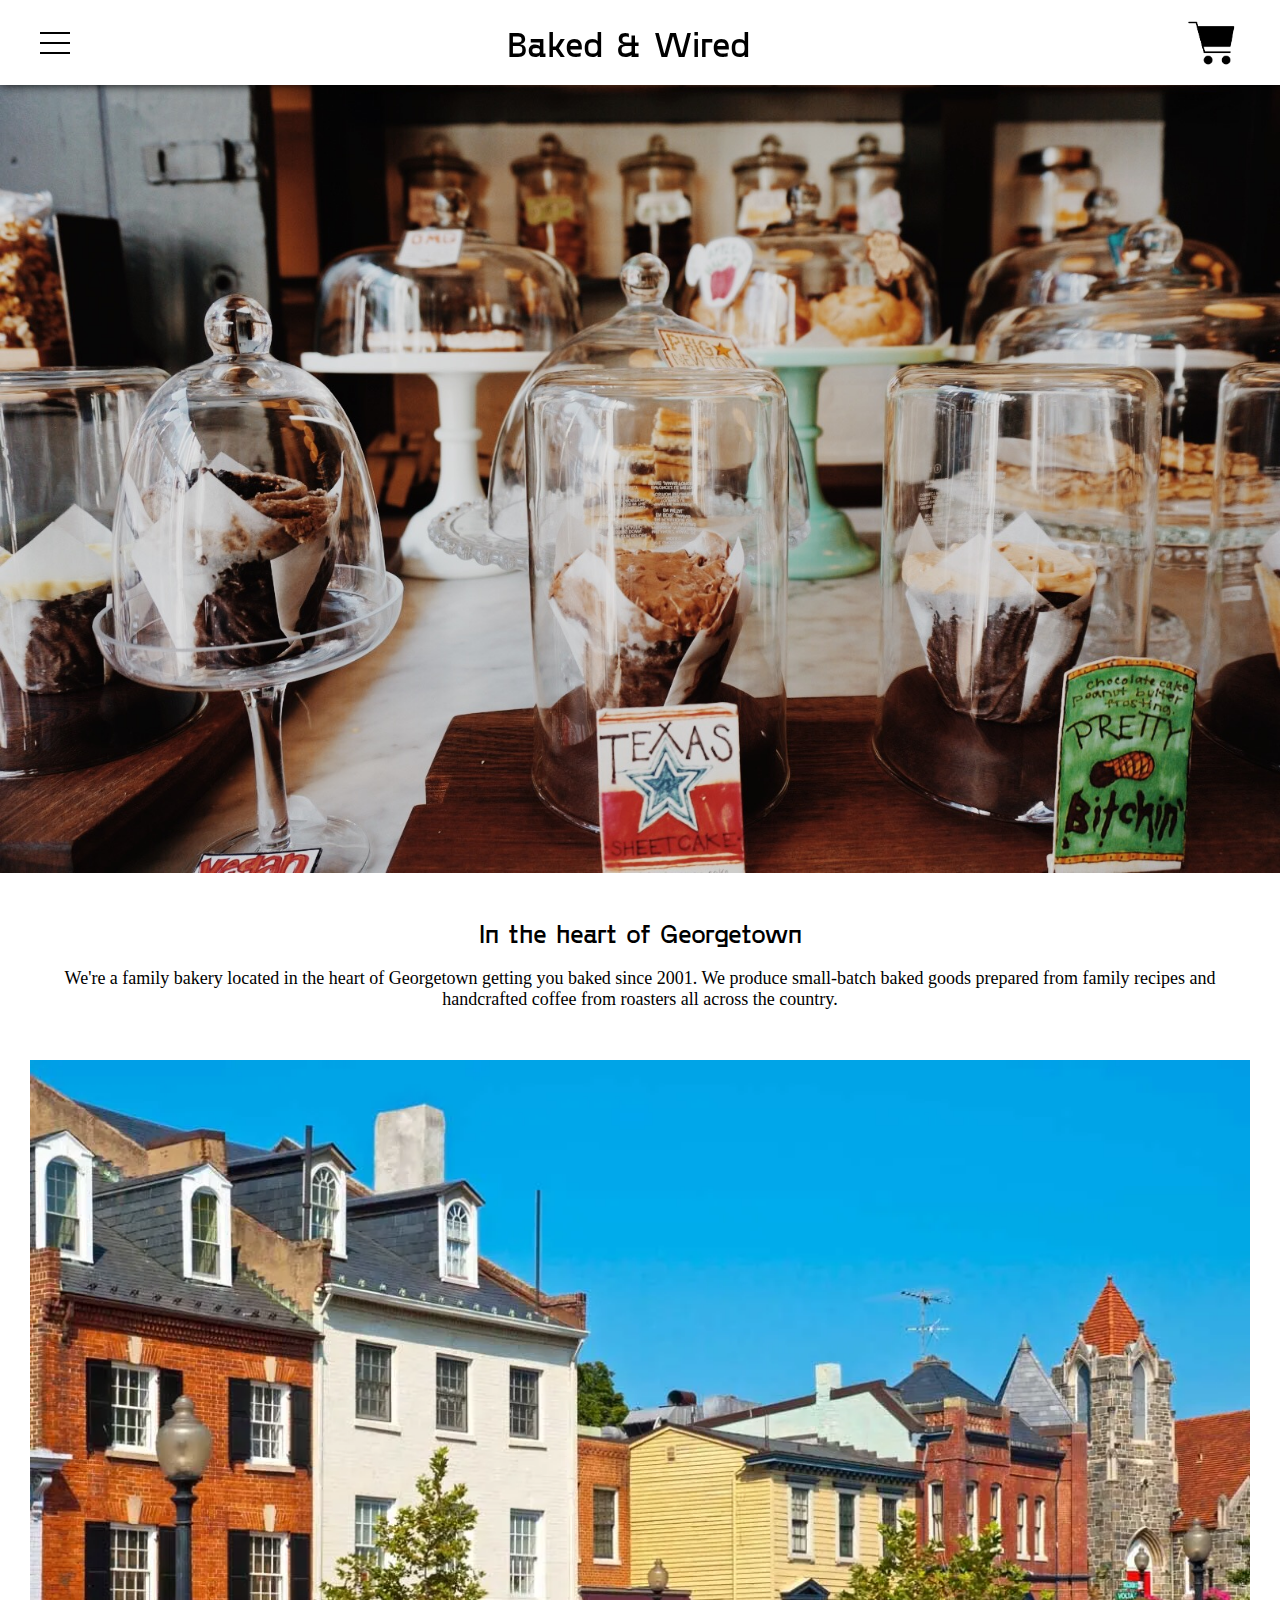
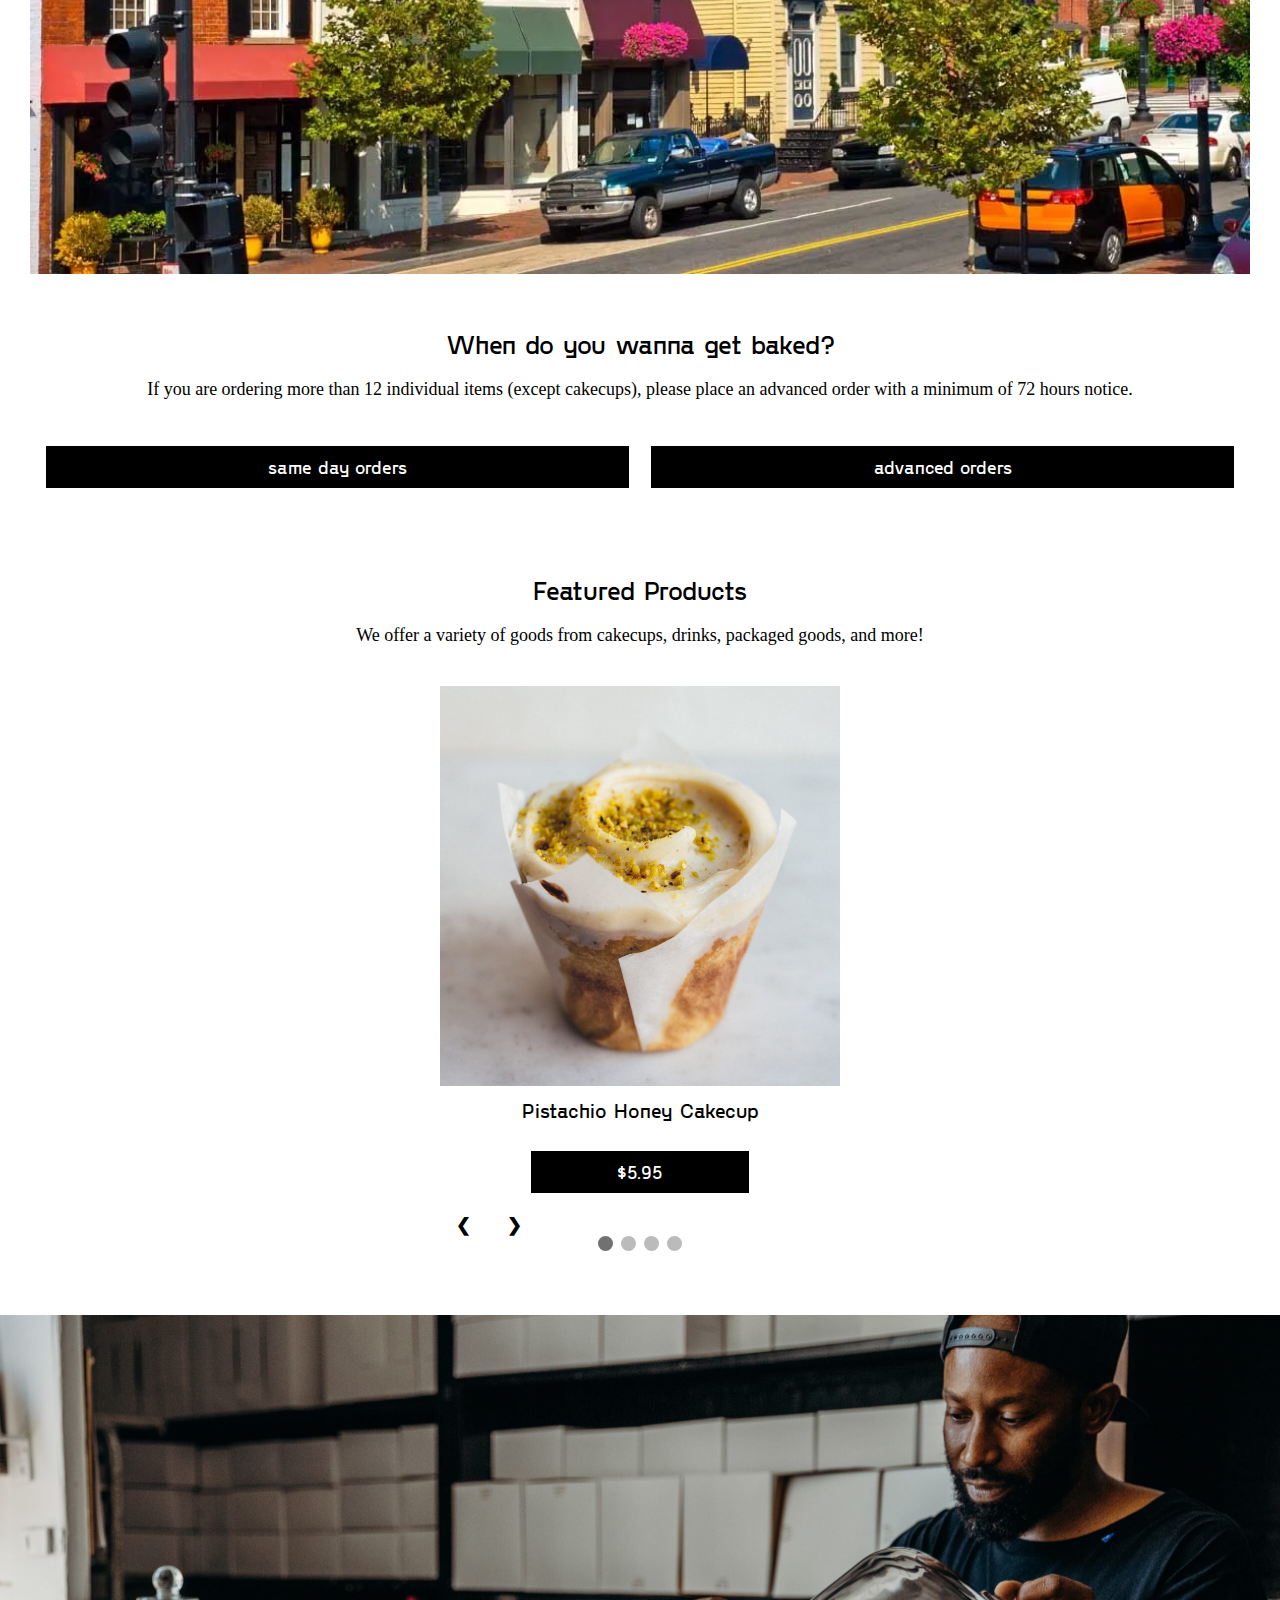
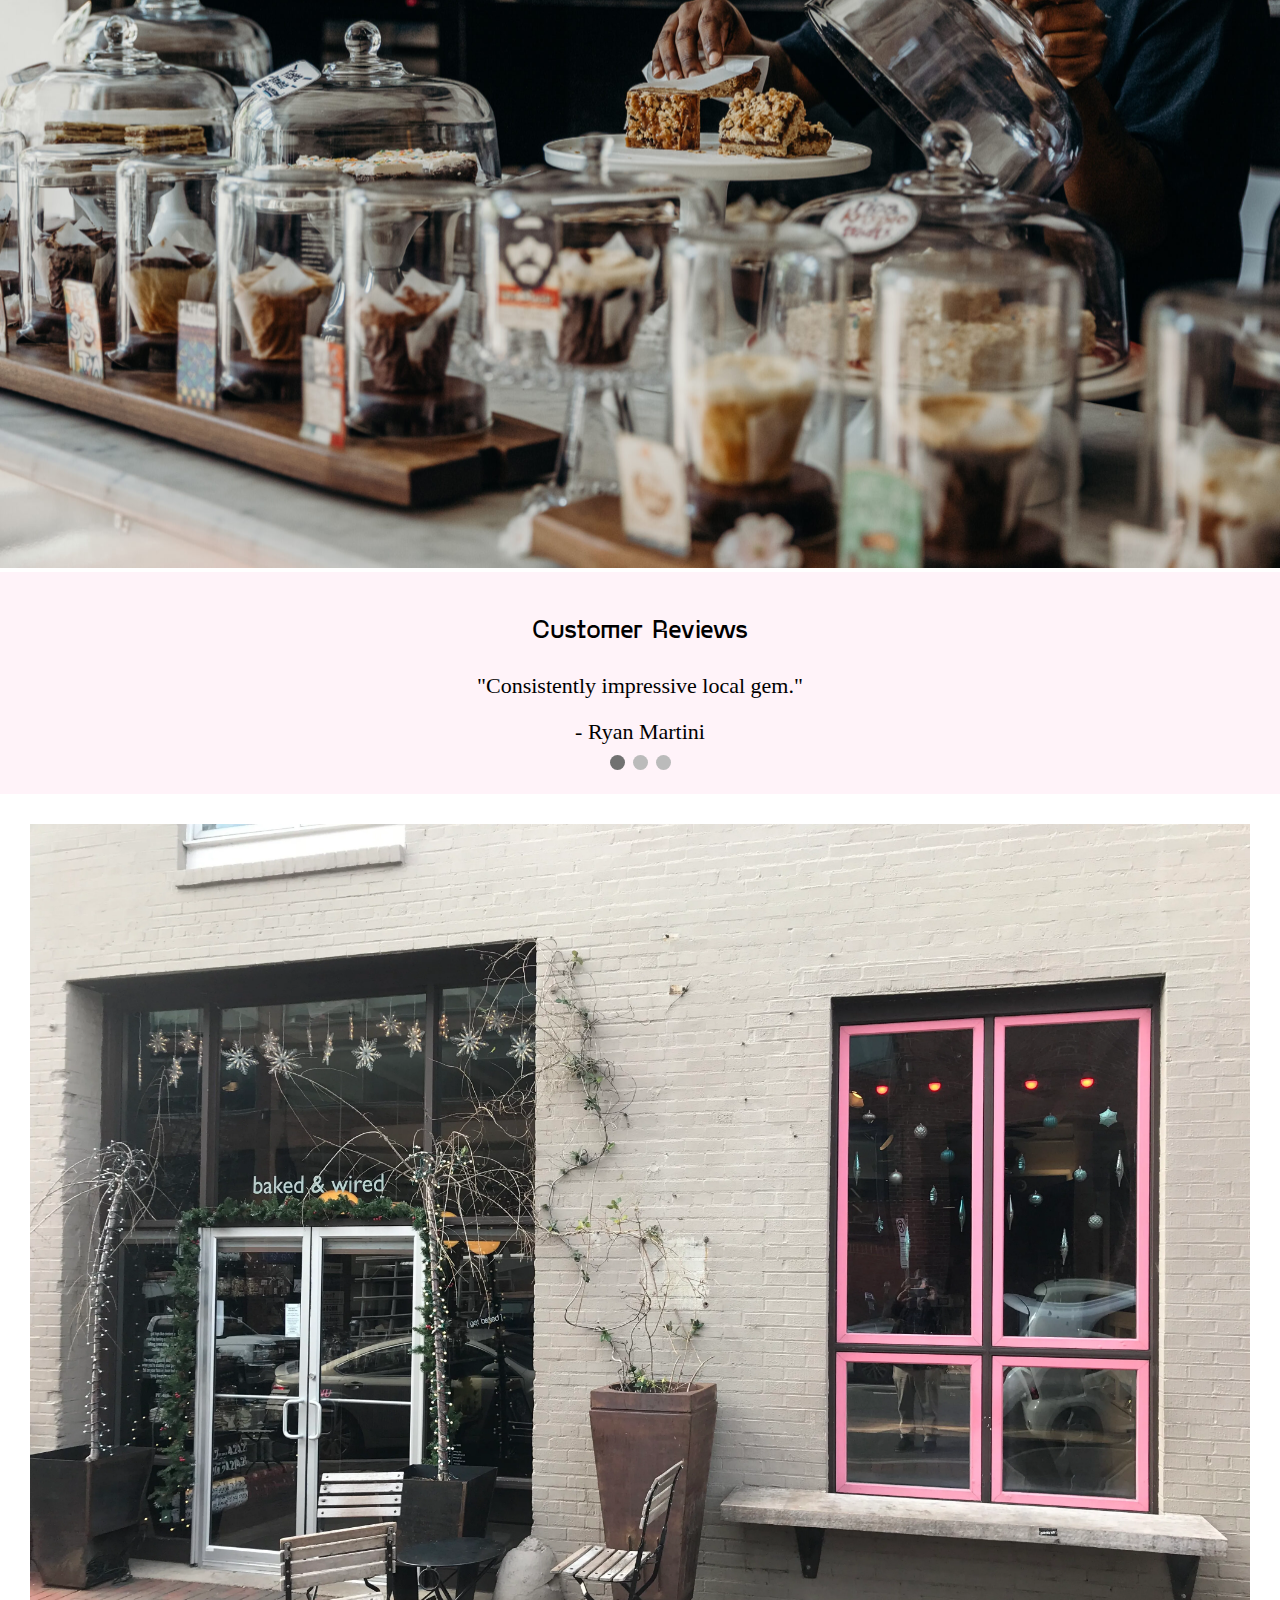
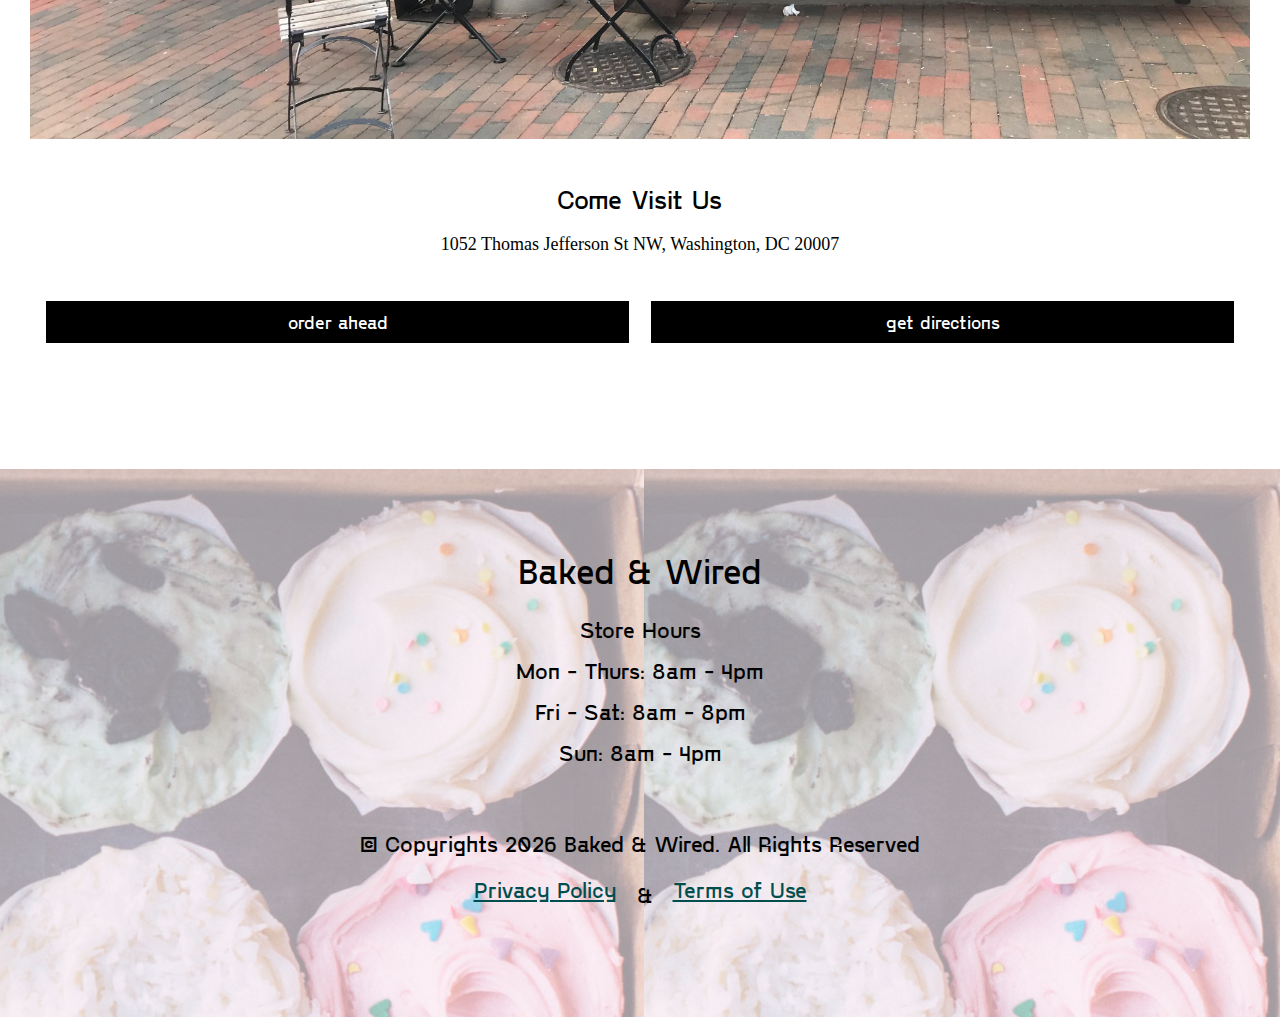
==== index.html @ 82b3def2 "Add files via upload" ====
<!DOCTYPE html>
<html lang="en">
<head>
    <meta charset="UTF-8">
    <meta name="viewport" content="width=device-width, initial-scale=1.0">
    <link rel="stylesheet" href="css/reset.css">
    <link rel="stylesheet" href="css/style.css">
    <link rel="icon" type="image/x-icon" href="images/BWfavicon.jpg"> 
    <title>Baked & Wired</title>
</head>
<body>
    <div class="skip"><a href = "#main">Skip to Main Content</a></div>
    <header>
        <img src="images/Hamburger Menu.png" alt="hamburger menu">
        <h1>Baked & Wired</h1>
        <img src="images/noun-basket-3267039.png" alt="shopping basket icon" class="basket">
    </header>

    <main class="container" id="main">
       
        <img src="images/Baked+and+Wired+DC.jpeg" alt="row of cupcakes on display" class="header-image">
        
        <section>
            <h2>In the heart of Georgetown</h2>
            <p> We're a family bakery located in the heart of Georgetown getting you baked since 2001. We produce small-batch baked goods prepared from family recipes and handcrafted coffee from roasters all across the country.</p>
            <img src="images/Cute-buildings-in-Georgetown-Washington-DC.jpg.webp" alt="row of businesses in georgetown dc" class="georgetown">
        </section>
        <section>
            <h2>When do you wanna get baked?</h2>
            <p>If you are ordering more than 12 individual items (except cakecups), please place an advanced order with a minimum of 72 hours notice.</p>
            <div class="button">
                <p class="button-1">same day orders</p>
                <p class="button-1">advanced orders</p>
            </div>
        </section>
        <section>
            <h2>Featured Products</h2>
            <p>We offer a variety of goods from cakecups, drinks, packaged goods, and more!</p>
            <div class="slideshow-container">

                <div class="mySlides">
                  <img src="images/pistachio-768x768.jpg" alt="pistachio honey cakecup">
                  <div class="text">Pistachio Honey Cakecup</div>
                  <p class="button-2">$5.95</p>
                </div>
              
                <div class="mySlides">
                  <img src="images/dirty-chai-768x768.jpg" alt="dirty chai cakecup">
                  <div class="text">Dirty Chai Cakecup</div>
                  <p class="button-2">$5.95</p>
                </div>
              
                <div class="mySlides">
                  <img src="images/Sarah-Culver-41-768x768.jpg" alt="soft oatmeal cookies filled with cream cheese frosting">
                  <div class="text">Pistachio Honey Cakecup</div>
                  <p class="button-2">$36.00</p>
                </div>

                <div class="mySlides">
                    <img src="images/Sarah-Culver-27-768x768.jpg" alt="oatmeal crust with a thick layer of raspberry, blueberry or apricot jam + more oatmeal crunch on top">
                    <div class="text">Fruit Crunch Bar</div>
                    <p class="button-2">$27.00</p>
                  </div>
              
                <!-- Next and previous buttons -->
                 <div class="slideshow-arrows">
                        <a class="prev" onclick="plusSlides(-1)">&#10094;</a>
                        <a class="next" onclick="plusSlides(1)">&#10095;</a>
                 </div>
              </div>
              <!-- The dots/circles -->
                <div style="text-align:center">
                    <span class="dot" onclick="currentSlide(1)"></span>
                    <span class="dot" onclick="currentSlide(2)"></span>
                    <span class="dot" onclick="currentSlide(3)"></span>
                    <span class="dot" onclick="currentSlide(4)"></span>
                </div>
        </section>

        <section class="reviews">
            <img src="images/Sarah-Culver-127-scaled.jpg">
            <div class="reviews-container">
                    <h2 class="customer-reviews">Customer Reviews</h2>
                <div class="review-text">
                    <p>"Consistently impressive local gem."</p>
                    <p>- Ryan Martini</p>
                </div>
                <div class="review-text">
                    <p>"The absolute best staff and best cupcakes in DC. So thankful to have this place nearby!"</p>
                    <p>- Samantha Jarrett</p>
                </div>
                <div class="review-text">
                    <p>The absolute best cupcake you're going to find in the world.  Prove me wrong.  I bet you can't.  And this is coming from someone who doesn't really enjoy cakes or cupcakes much.</p>
                    <p>- Tim Lam</p>
                </div>
                <div style="text-align:center">
                    <span class="dot-1" onclick="currentSlide(1)"></span>
                    <span class="dot-1" onclick="currentSlide(2)"></span>
                    <span class="dot-1" onclick="currentSlide(3)"></span>
            </div>
            </div>
            
            
        </section>
        <!-- <section>
            <h2>Just in Time for the Holidays</h2>
            <p>Give a gift you know they'll love!</p>
            <div class="holiday">
                <img src="images/IMG_3390-768x768.jpg" alt="baked and wired mugs">
                <p class="button-2">shop merch</p>
            </div>
            <div class="holiday">
                <img src="images/gift-card2.png" alt="baked and wired gift card">
                <p class="button-2">shop gift cards</p>

            </div>
            <hr>
           
        </section> -->
        <section>
            <img src="images/IMG_16881-e1545272868851.webp" alt="storefront of Baked and Wired" class="georgetown-storefront">
            <h2>Come Visit Us</h2>
            <p>1052 Thomas Jefferson St NW, Washington, DC 20007</p>
            <div class="button">
                <p class="button-1">order ahead</p>
                <p class="button-1">get directions</p>
            </div>
           
            
           
        </section>
        
        
        <script>
            let slideIndex2 = 1;
            showSlides(slideIndex2);

            // Next/previous controls
            function plusSlides(n) {
            showSlides(slideIndex2 += n);
            }

            // Thumbnail image controls
            function currentSlide(n) {
            showSlides(slideIndex2 = n);
            }

            function showSlides(n) {
            let i;
            let slides = document.getElementsByClassName("review-text");
            let dots = document.getElementsByClassName("dot-1");
            if (n > slides.length) {slideIndex2 = 1}
            if (n < 1) {slideIndex2 = slides.length}
            for (i = 0; i < slides.length; i++) {
                slides[i].style.display = "none";
            }
            for (i = 0; i < dots.length; i++) {
                dots[i].className = dots[i].className.replace(" active", "");
            }
            slides[slideIndex2-1].style.display = "block";
            dots[slideIndex2-1].className += " active";
            }
        </script>
        <script>
            let slideIndex = 1;
            showSlides(slideIndex);

            // Next/previous controls
            function plusSlides(n) {
            showSlides(slideIndex += n);
            }

            // Thumbnail image controls
            function currentSlide(n) {
            showSlides(slideIndex = n);
            }

            function showSlides(n) {
            let i;
            let slides = document.getElementsByClassName("mySlides");
            let dots = document.getElementsByClassName("dot");
            if (n > slides.length) {slideIndex = 1}
            if (n < 1) {slideIndex = slides.length}
            for (i = 0; i < slides.length; i++) {
                slides[i].style.display = "none";
            }
            for (i = 0; i < dots.length; i++) {
                dots[i].className = dots[i].className.replace(" active", "");
            }
            slides[slideIndex-1].style.display = "block";
            dots[slideIndex-1].className += " active";
            }

        </script>
        <footer>
            <h1 class="footer-header">Baked & Wired</h1>
            <div>
                <p class="paragraph-regular">Store Hours</p>
                <p class="paragraph-regular">Mon - Thurs: 8am - 4pm</p>
                <p class="paragraph-regular">Fri - Sat: 8am - 8pm</p>
                <p class="paragraph-regular">Sun: 8am - 4pm</p>
            </div>
            <p class="footer-second-line">© Copyrights <span id="year"></span> Baked & Wired. All Rights Reserved</p>
            <div class="footer-last-line">
                <a href="https://bakedandwired.com/privacy-policy/">Privacy Policy</a>
                <p class="paragraph-regular">&</p>
                <a href="https://bakedandwired.com/terms-and-conditions/">Terms of Use</a>
            </div>
            
    
        </footer>
        <script>
            document.getElementById("year").innerHTML = new Date().getFullYear();
        </script>
        

    </main>
</body>
---- css/style.css ----
@font-face {
        font-family: "gosha-sans";
        src: url(/fonts/GoshaSansRegular.otf);
}


h1{
    font-family: "gosha-sans";
    font-size: 35px;
    text-align: center;
}

header {
    padding-left: 40px;
    padding-right: 40px;
    background-color: #ffffff;
    position: fixed;
    top: 0;
    left: 0;
    right: 0;
    height: 85px;
    display: flex;
    align-items: center;
    justify-content: space-between;
    box-shadow: 0 0 10px 0 black;
}
header * {
    display: inline-block;
}
.basket{
    height: 55%; 
    max-width: 100%;
    
}
h2{
    font-family: "gosha-sans";
    font-size: 26px;
    padding-top: 40px;
    margin: 0px 50px 0px 50px;
    text-align: center;
}
h3{
    font-family: "gosha-sans";
    font-size: 22px;
    
    padding-left: 25px;
    padding-top: 10px;
    padding-bottom:10px;
    /* margin: 0px 50px 0px 50px; */

}
p{
    padding: 20px;
    margin-left: 10px;
    margin-right: 10px;
    margin-bottom: 20px;
    font-size: 18px;
    text-align: center;
}
.georgetown{
    width: 100%;

}
.button-1{
    a{
        color: black;
        text-decoration: none;
    }

    background-color: rgb(0, 0, 0);
    border: solid 1px;
    color: rgb(255, 255, 255);
    padding: 10px 32px 10px 32px;
    /* padding: 5px 60px; */
    text-align: center;
    text-decoration: none;
    display: block;
    font-size: 18px;
    font-family: "gosha-sans";
    margin: 5px 5px;
    cursor: pointer;
    

}
.button-2{
    a{
        color: black;
        text-decoration: none;
    }

    background-color: rgb(0, 0, 0);
    border: solid 1px;
    color: rgb(255, 255, 255);
    padding: 10px 32px 10px 32px;
    /* padding: 5px 60px; */
    text-align: center;
    text-decoration: none;
    display: block;
    font-size: 18px;
    font-family: "gosha-sans";
    margin: 20px 90px 20px 90px;
    cursor: pointer;
    
}
.button-3{
    a{
        color: black;
        text-decoration: none;
    }

    background-color: rgb(0, 0, 0);
    border: solid 1px;
    color: rgb(255, 255, 255);
    padding: 10px 32px 10px 32px;
    /* padding: 5px 60px; */
    text-align: center;
    text-decoration: none;
    display: block;
    font-size: 18px;
    font-family: "gosha-sans";
    margin: 20px 90px 20px 90px;
    cursor: pointer;
    
}
div.button{
    display: grid;
    grid-template-columns: 1fr 1fr;
    margin: 0px 40px 0px 40px;
    gap: 10px;
    padding-bottom: 40px;

}
* {box-sizing:border-box}

/* Slideshow container */
.slideshow-container {
  max-width: 400px;
  /* position: relative; */
  margin: auto;
  overflow: hidden;
}

/* Next & previous buttons */
.prev, .next {
  cursor: pointer;
  /* position: sticky; */
  top: 50%;
  width: auto;
  margin-top: 1050px;
  padding: 16px;
  color: rgb(0, 0, 0);
  font-weight: bold;
  font-size: 18px;
  transition: 0.6s ease;
  border-radius: 0 3px 3px 0;
  user-select: none;
}
/* .slideshow-arrows{
    position: absolute;  
    top: 50%;            
    width: 60%;         
    display: flex;
    justify-content: space-between; 
  
} */
/* Caption text */
.text {
    color: #000000;
    font-size: 20px;
    font-family: "gosha-sans";
    padding: 8px 12px;
    /* position: absolute;
    bottom: 8px; */
    width: 100%;
    text-align: center;
  }

/* Position the "next button" to the right */
.next {
  right: 0;
  border-radius: 3px 0 0 3px;
}
.dot {
    cursor: pointer;
    height: 15px;
    width: 15px;
    margin: 0 2px;
    background-color: #bbb;
    border-radius: 50%;
    display: inline-block;
    transition: background-color 0.6s ease;
}
.dot-1 {
    cursor: pointer;
    height: 15px;
    width: 15px;
    margin: 0 2px;
    background-color: #bbb;
    border-radius: 50%;
    display: inline-block;
    transition: background-color 0.6s ease;
}
.active, .dot:hover {
    background-color: #717171;
}
.reviews{
    padding-top: 60px;
}
div.review-text *{

        padding: 10px;
        margin: 0px 30px 0px 30px;
        font-size: 22px;;
    
}
.customer-reviews{
    padding-bottom: 20px;
}
img.georgetown{
    padding: 10px 30px 10px 30px;
}

.holiday{
    max-width: 400px;
    margin-left: 60px;
    margin-right: 60px;
    
    padding: 0px 10px 40px 10px;

}
.reviews-container{
    background-color: #fff3f9;
    padding-bottom: 20px;
}
img.georgetown-storefront{
    padding: 30px 30px 0px 30px;
    
}
footer{
    font-family: "gosha-sans";
    margin-top: 80px;
    background-color: #fff3f9;
    background-image: url("../images/bw_cakecups_variety-1024x1024.png");
    z-index: -1;
    padding-top: 80px;
    padding-bottom: 60px;

}
.footer-second-line{
    font-family: "gosha-sans";
    font-size: 22px;
    /* background-color: #fff3f9; */
    padding-bottom: 0px;
    margin-top: 40px;
    

}
.paragraph-regular{
    font-family: "gosha-sans";
    padding: 0px;
    margin-left:0px;;
    margin-right: 0px;
    margin-bottom: 0px;
    font-size: 18px;
    
}
.footer-last-line{
    display:flex;
    gap: 10px;
    justify-content: center;
    font-size: 22px;
    padding-bottom: 40px;
    a{
        color: rgb(0, 78, 78);
    }
}
ul {
    display: block;
    list-style-type: disc;
    margin-block-start: 1em;
    margin-block-end: 1em;
    margin-inline-start: 0px;
    margin-inline-end: 0px;
    padding-inline-start: 40px;
    unicode-bidi: isolate;
}
.paragraph-regular{
    font-family: "gosha-sans";
    padding: 5px;
    margin-left:5px;;
    margin-right: 5px;
    margin-bottom: 5px;
    font-size: 22px;
}
.footer-header{
    padding-bottom: 20px;
}
.cupcake-style{
    border-top-left-radius: 10%;
    border-bottom-left-radius: 10%;
    min-height: 100%;
    max-width: 200px;
    
    
}
.cupcake-container{
    display: flex;
    border-top-left-radius: 10%;
    border-bottom-left-radius: 10%; 
    margin: 30px;
    box-shadow: 0 4px 8px 0 rgba(0, 0, 0, 0.2), 0 6px 20px 0 rgba(0, 0, 0, 0.19);
    min-height: 100%
}
.cupcake-rectangle-text{

    background-color: #fff9f9;
    max-width: 100%;
    border-top-right-radius: 10%;
    border-bottom-right-radius: 10%;
   

    .cupcake-container-text{
        padding: 0px;
        margin: 0px;
        text-align: left;
        padding-left: 25px;
        padding-top: 25px;
        padding-bottom: 30px;
        padding-right:25px;
        border-top-left-radius: 10%;
        border-bottom-left-radius: 10%;
        border-top-right-radius: 10%;
        border-bottom-right-radius: 10%;

    } 
}
section.cupcake-container{
    border-top-right-radius: 12%;
    border-bottom-right-radius: 12%;

}
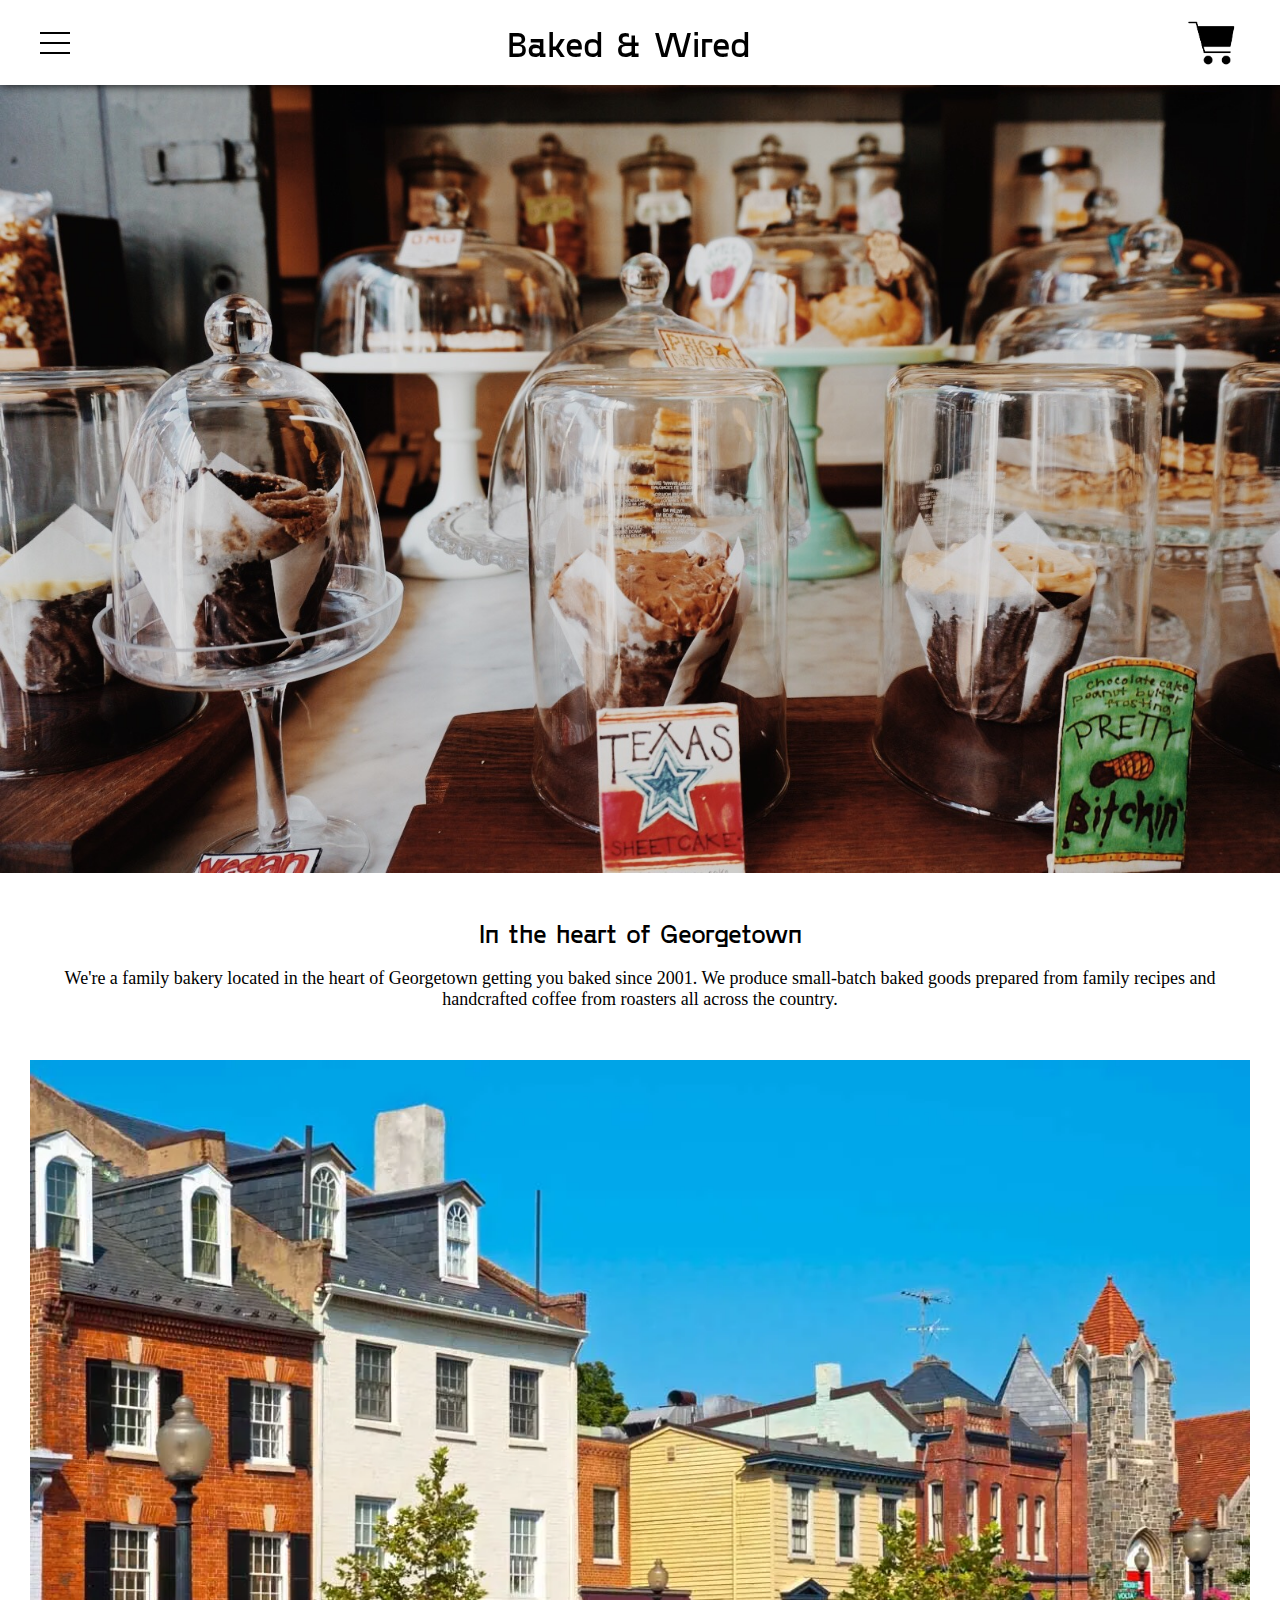
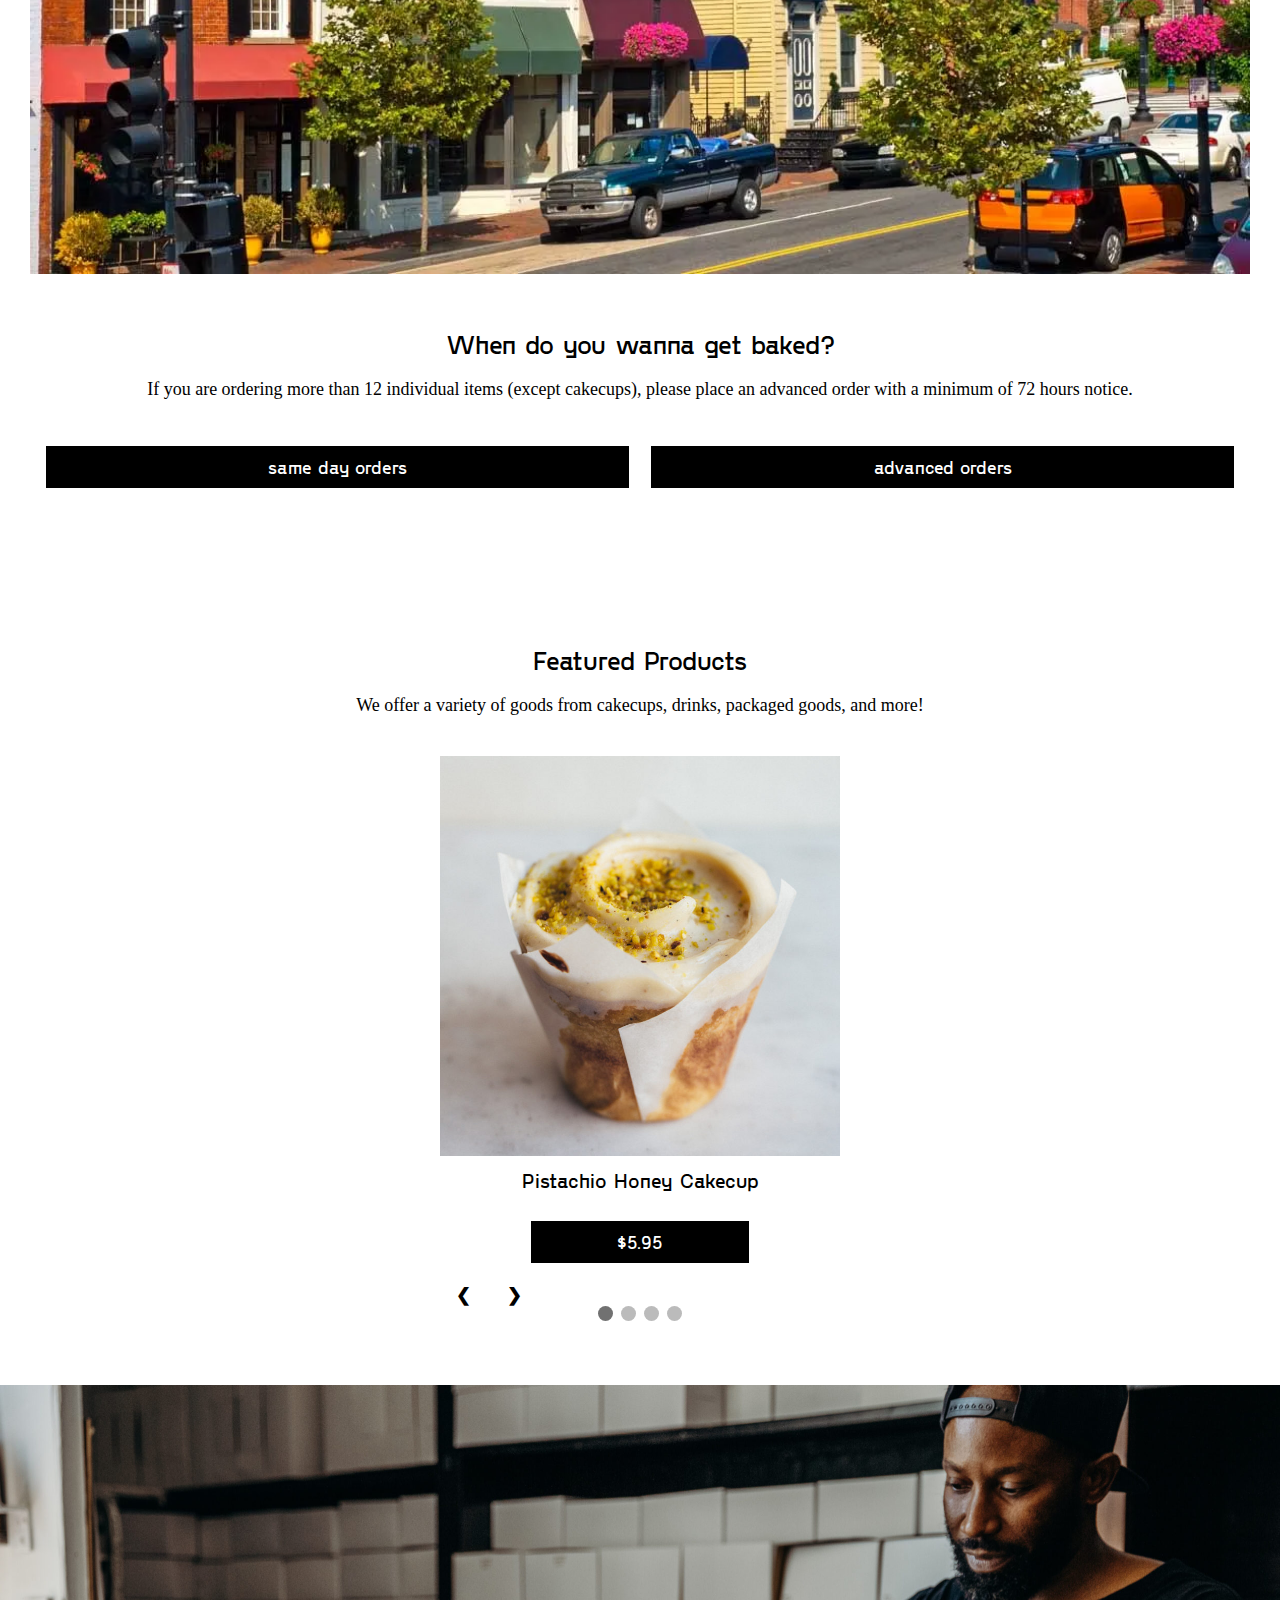
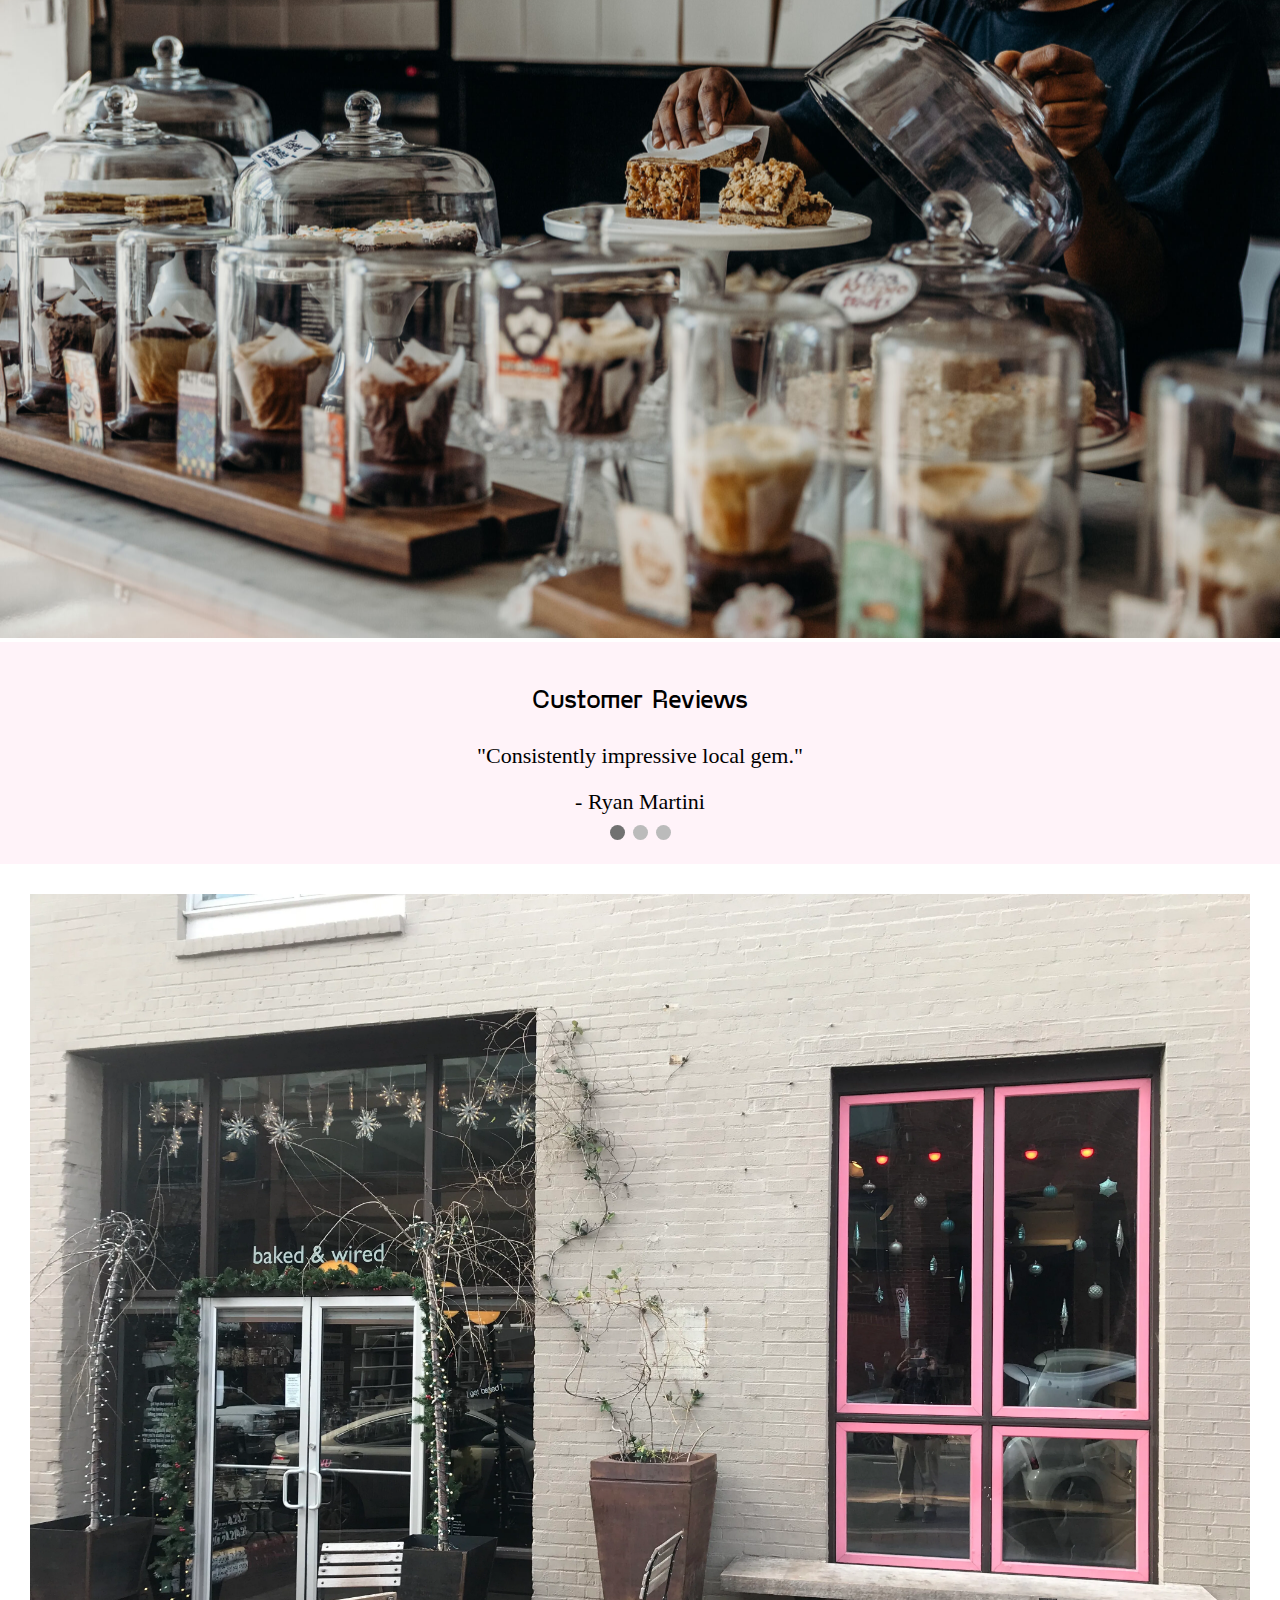
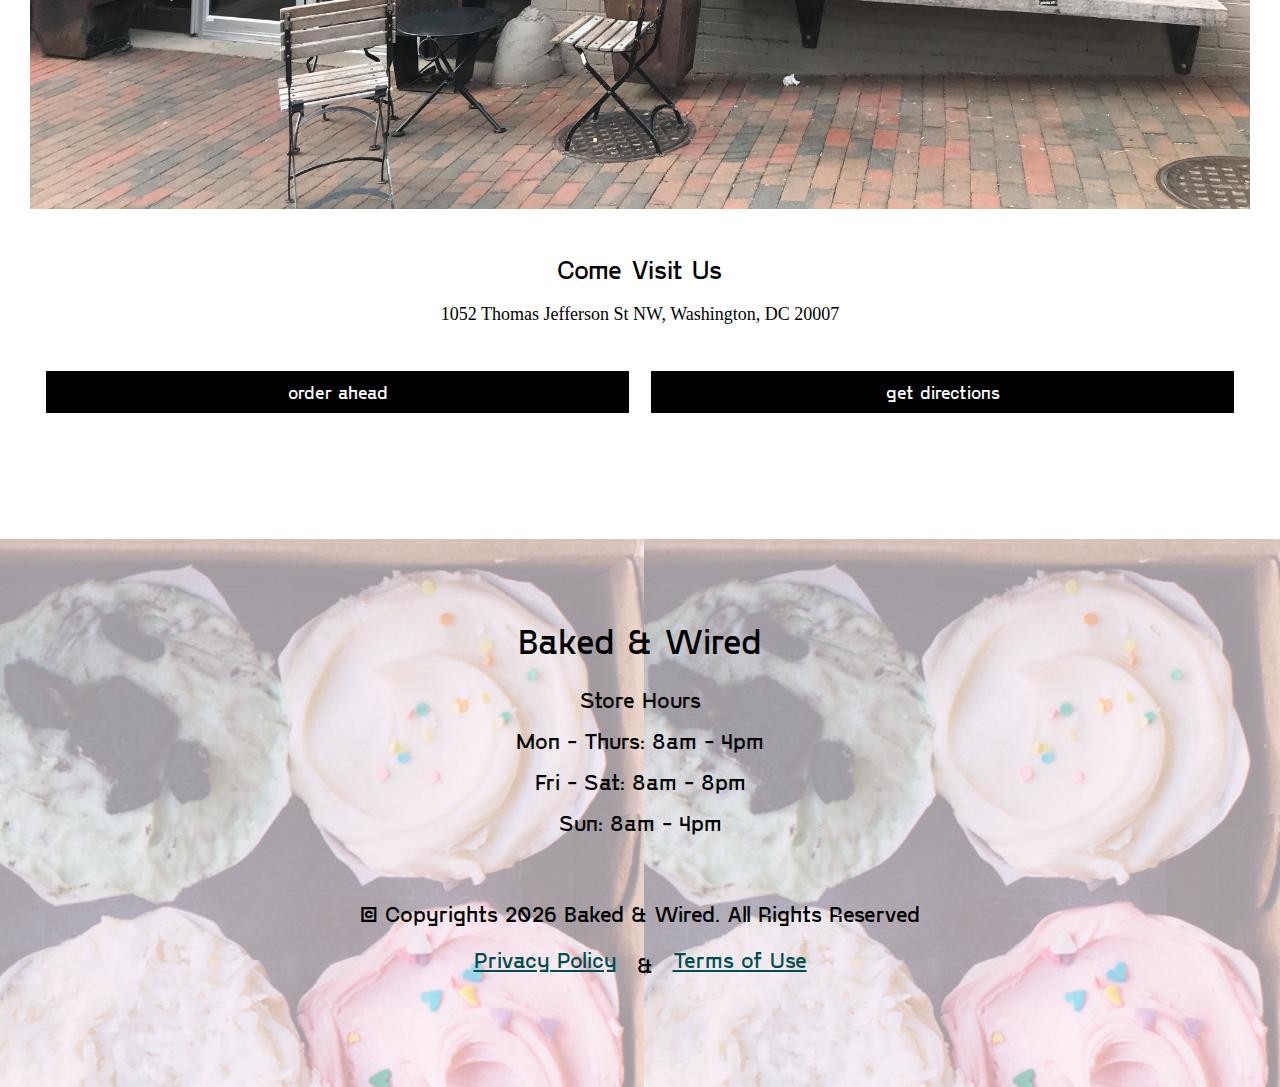
==== commit 4519bae1: "Add files via upload" ====
--- a/index.html
+++ b/index.html
@@ -30,7 +30,7 @@
             <p>If you are ordering more than 12 individual items (except cakecups), please place an advanced order with a minimum of 72 hours notice.</p>
             <div class="button">
                 <p class="button-1">same day orders</p>
-                <p class="button-1">advanced orders</p>
+                <a href="orders.html" class="button-1">advanced orders</a></p>
             </div>
         </section>
         <section>
--- a/css/style.css
+++ b/css/style.css
@@ -1,6 +1,6 @@
 @font-face {
         font-family: "gosha-sans";
-        src: url(/fonts/GoshaSansRegular.otf);
+        src:url(../fonts/GoshaSansRegular.otf);
 }
 
 
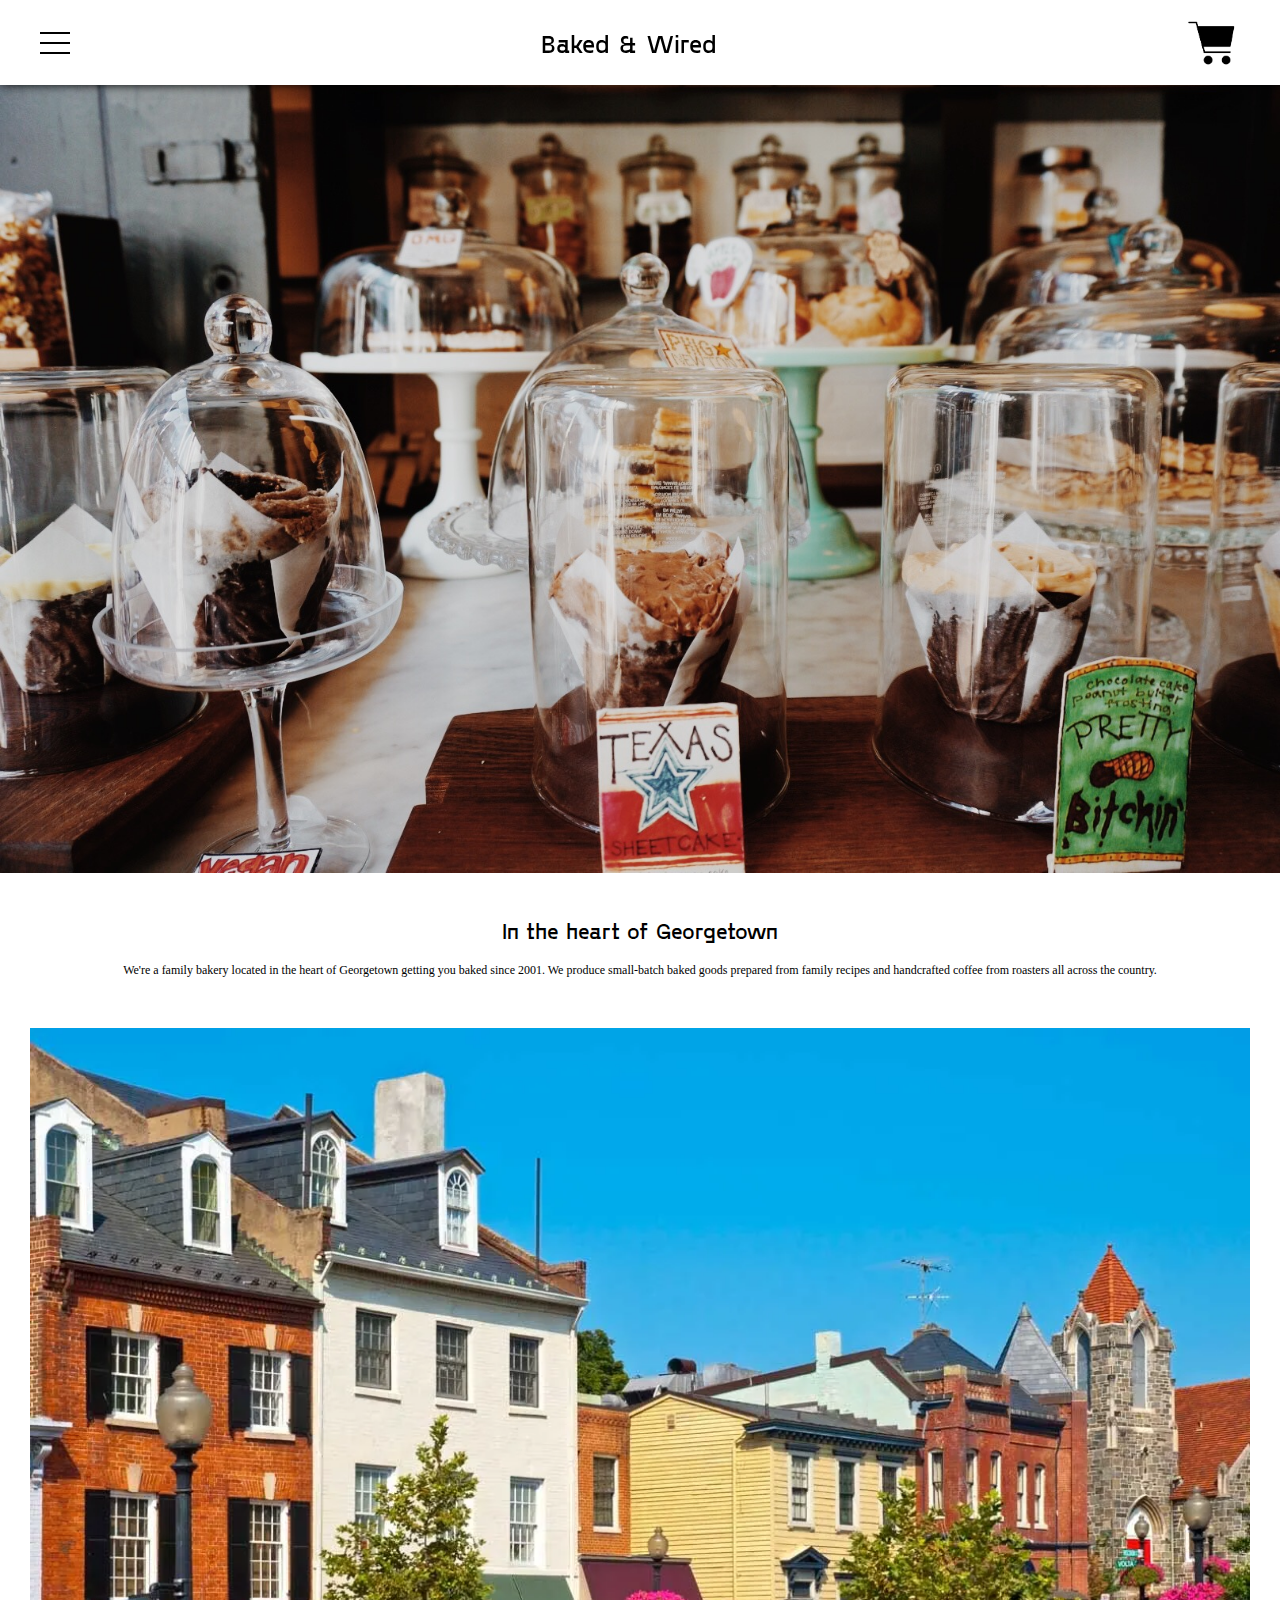
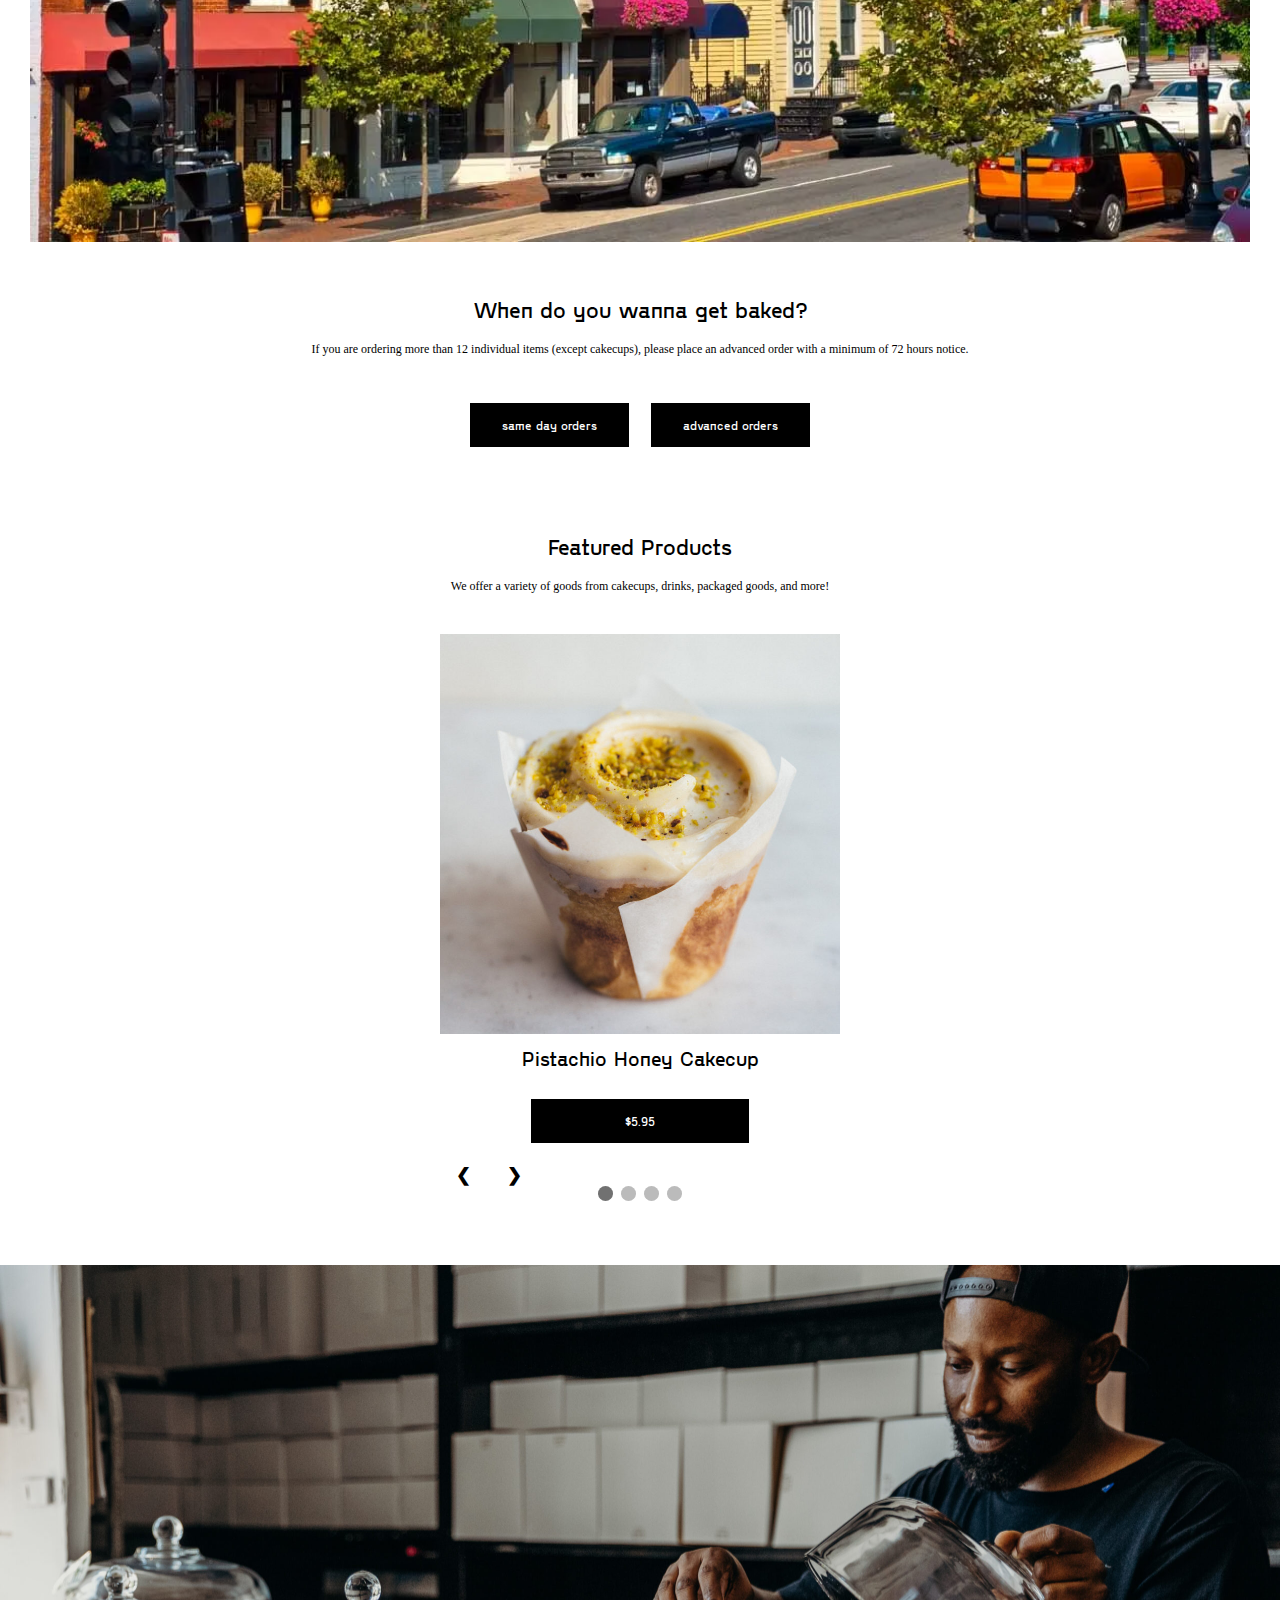
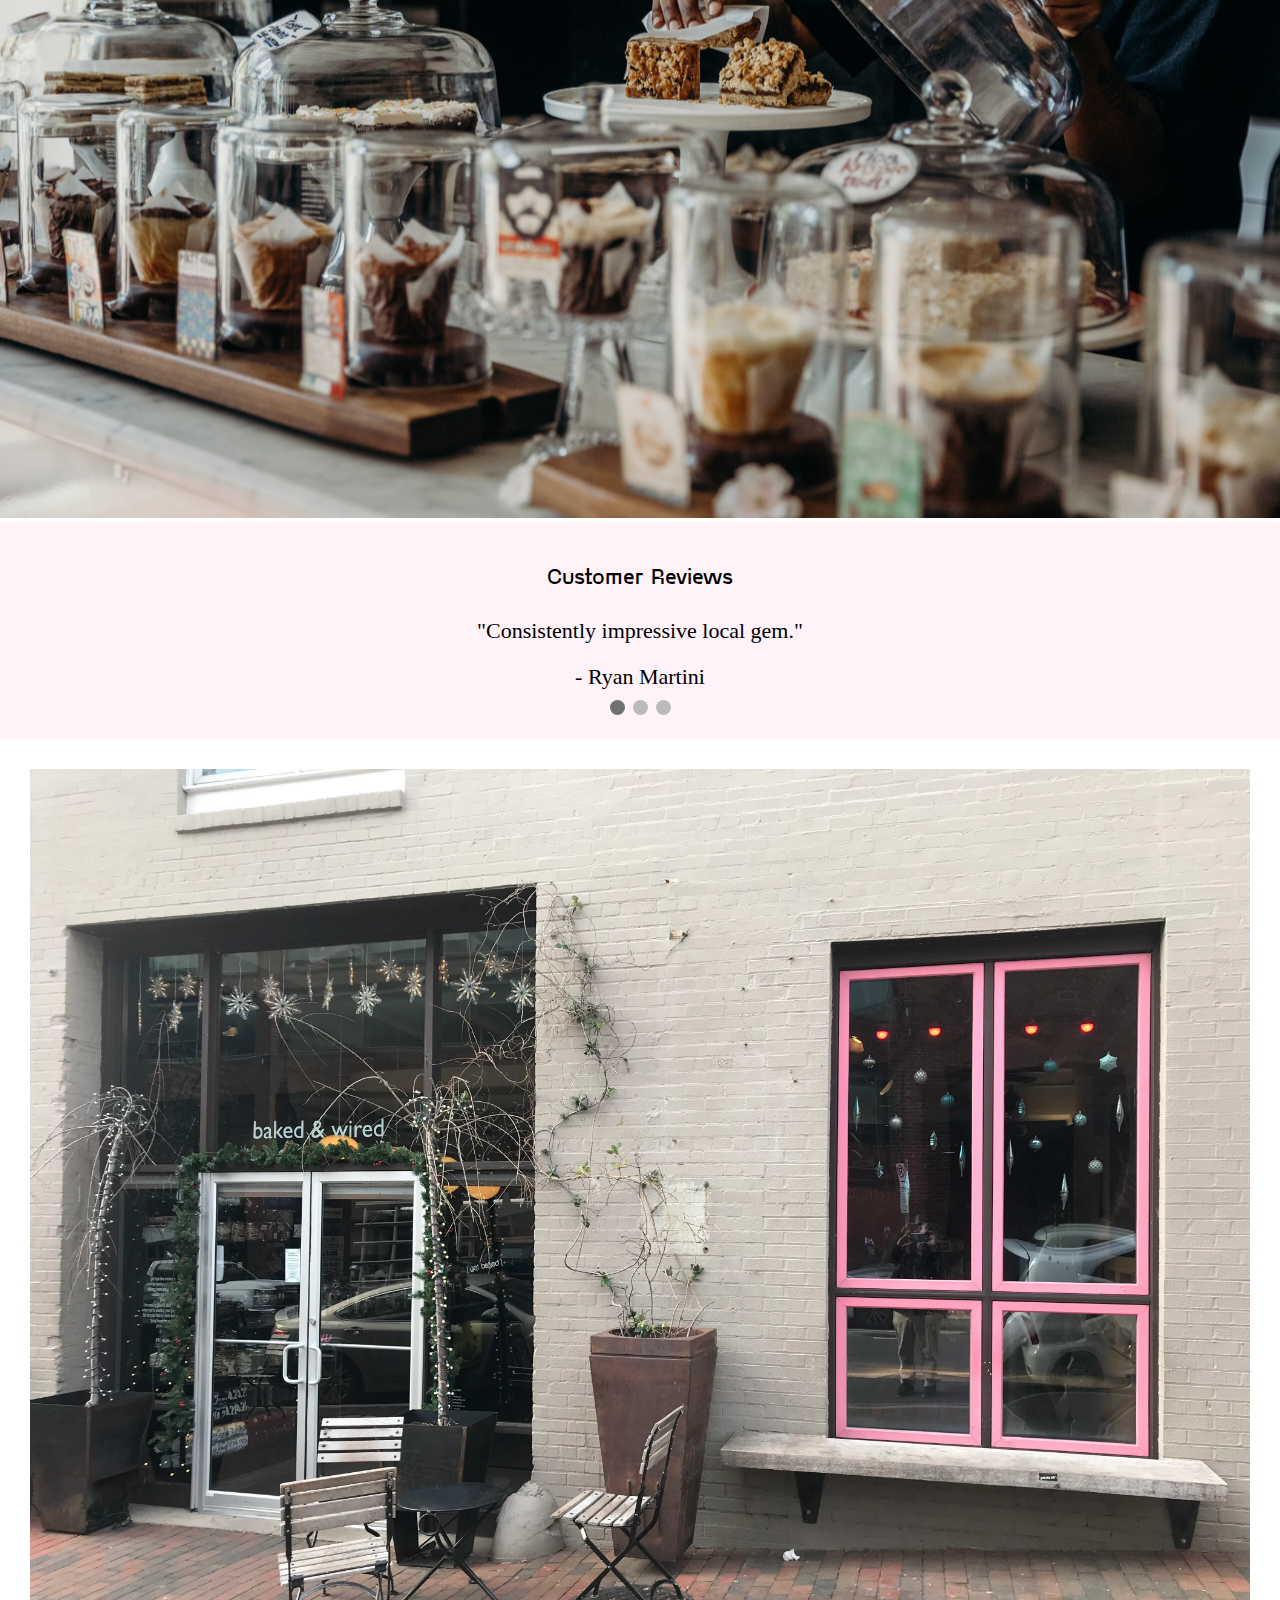
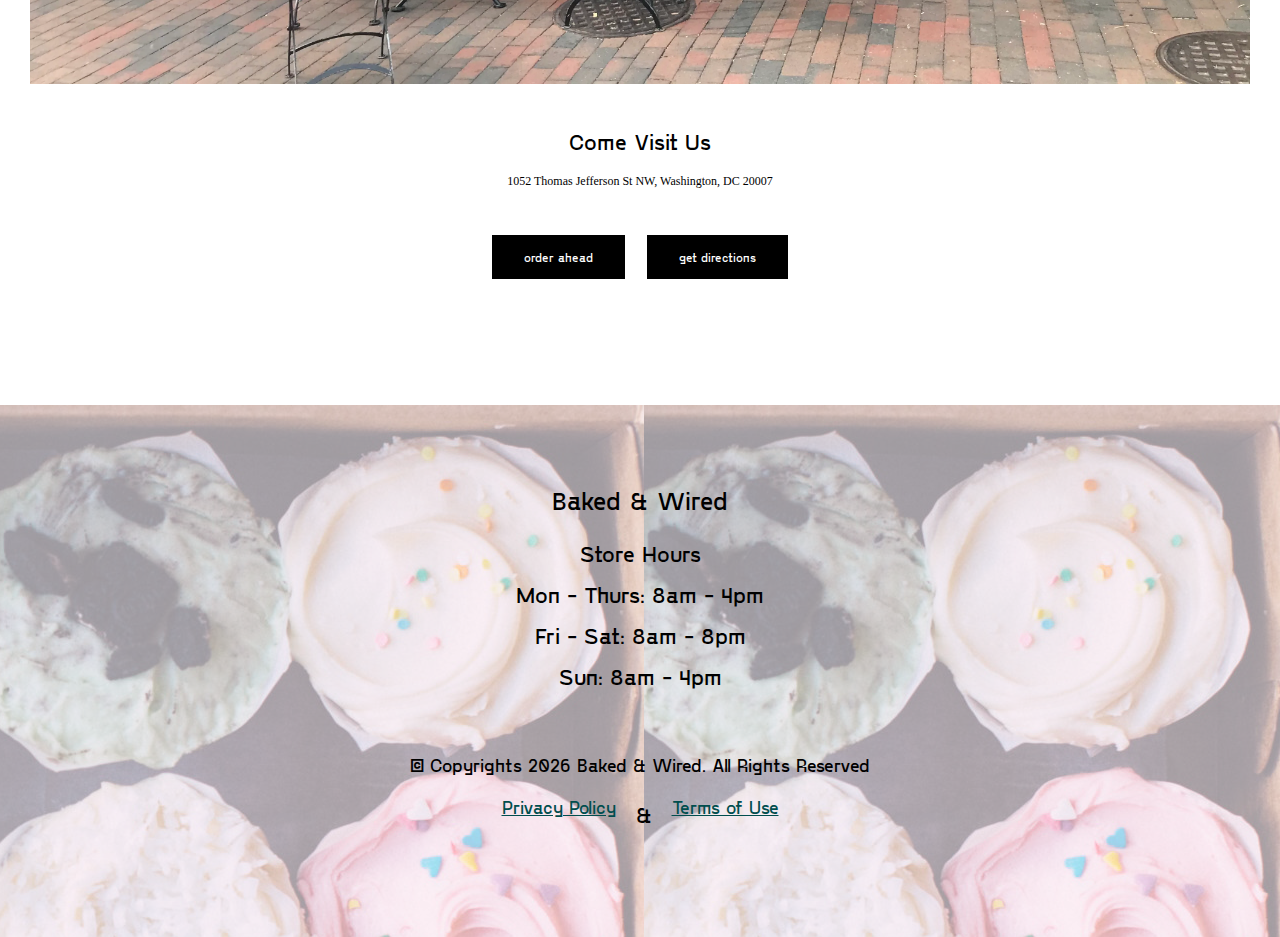
==== commit 25666820: "Add files via upload" ====
--- a/index.html
+++ b/index.html
@@ -30,7 +30,7 @@
             <p>If you are ordering more than 12 individual items (except cakecups), please place an advanced order with a minimum of 72 hours notice.</p>
             <div class="button">
                 <p class="button-1">same day orders</p>
-                <a href="orders.html" class="button-1">advanced orders</a></p>
+                <a href="orders.html" class="button-1">advanced orders</a>
             </div>
         </section>
         <section>
--- a/css/style.css
+++ b/css/style.css
@@ -6,7 +6,7 @@
 
 h1{
     font-family: "gosha-sans";
-    font-size: 35px;
+    font-size: 25px;
     text-align: center;
 }
 
@@ -23,6 +23,7 @@
     align-items: center;
     justify-content: space-between;
     box-shadow: 0 0 10px 0 black;
+    gap:20px;
 }
 header * {
     display: inline-block;
@@ -34,16 +35,17 @@
 }
 h2{
     font-family: "gosha-sans";
-    font-size: 26px;
+    font-size: 22px;
     padding-top: 40px;
     margin: 0px 50px 0px 50px;
     text-align: center;
 }
 h3{
     font-family: "gosha-sans";
-    font-size: 22px;
+    font-size: 18px;
     
     padding-left: 25px;
+    padding-right: 25px;
     padding-top: 10px;
     padding-bottom:10px;
     /* margin: 0px 50px 0px 50px; */
@@ -54,7 +56,7 @@
     margin-left: 10px;
     margin-right: 10px;
     margin-bottom: 20px;
-    font-size: 18px;
+    font-size: 12px;
     text-align: center;
 }
 .georgetown{
@@ -70,12 +72,12 @@
     background-color: rgb(0, 0, 0);
     border: solid 1px;
     color: rgb(255, 255, 255);
-    padding: 10px 32px 10px 32px;
+    padding: 15px 32px 15px 32px;
     /* padding: 5px 60px; */
     text-align: center;
     text-decoration: none;
     display: block;
-    font-size: 18px;
+    font-size: 12px;
     font-family: "gosha-sans";
     margin: 5px 5px;
     cursor: pointer;
@@ -91,12 +93,12 @@
     background-color: rgb(0, 0, 0);
     border: solid 1px;
     color: rgb(255, 255, 255);
-    padding: 10px 32px 10px 32px;
+    padding: 15px 32px 15px 32px;
     /* padding: 5px 60px; */
     text-align: center;
     text-decoration: none;
     display: block;
-    font-size: 18px;
+    font-size: 12px;
     font-family: "gosha-sans";
     margin: 20px 90px 20px 90px;
     cursor: pointer;
@@ -111,20 +113,20 @@
     background-color: rgb(0, 0, 0);
     border: solid 1px;
     color: rgb(255, 255, 255);
-    padding: 10px 32px 10px 32px;
+    padding: 15px 32px 15px 32px;
     /* padding: 5px 60px; */
     text-align: center;
     text-decoration: none;
     display: block;
-    font-size: 18px;
+    font-size: 12px;
     font-family: "gosha-sans";
     margin: 20px 90px 20px 90px;
     cursor: pointer;
     
 }
 div.button{
-    display: grid;
-    grid-template-columns: 1fr 1fr;
+    display:flex;
+    justify-content: center;
     margin: 0px 40px 0px 40px;
     gap: 10px;
     padding-bottom: 40px;
@@ -248,7 +250,7 @@
 }
 .footer-second-line{
     font-family: "gosha-sans";
-    font-size: 22px;
+    font-size: 18px;
     /* background-color: #fff3f9; */
     padding-bottom: 0px;
     margin-top: 40px;
@@ -268,7 +270,7 @@
     display:flex;
     gap: 10px;
     justify-content: center;
-    font-size: 22px;
+    font-size: 18px;
     padding-bottom: 40px;
     a{
         color: rgb(0, 78, 78);
@@ -309,7 +311,11 @@
     border-bottom-left-radius: 10%; 
     margin: 30px;
     box-shadow: 0 4px 8px 0 rgba(0, 0, 0, 0.2), 0 6px 20px 0 rgba(0, 0, 0, 0.19);
-    min-height: 100%
+    min-height: 100%;
+    img{
+        max-width: 100px;
+        max-height: 100px;
+    }
 }
 .cupcake-rectangle-text{
 
@@ -324,8 +330,8 @@
         margin: 0px;
         text-align: left;
         padding-left: 25px;
-        padding-top: 25px;
-        padding-bottom: 30px;
+        /* padding-top: 25px; */
+        padding-bottom: 10px;
         padding-right:25px;
         border-top-left-radius: 10%;
         border-bottom-left-radius: 10%;
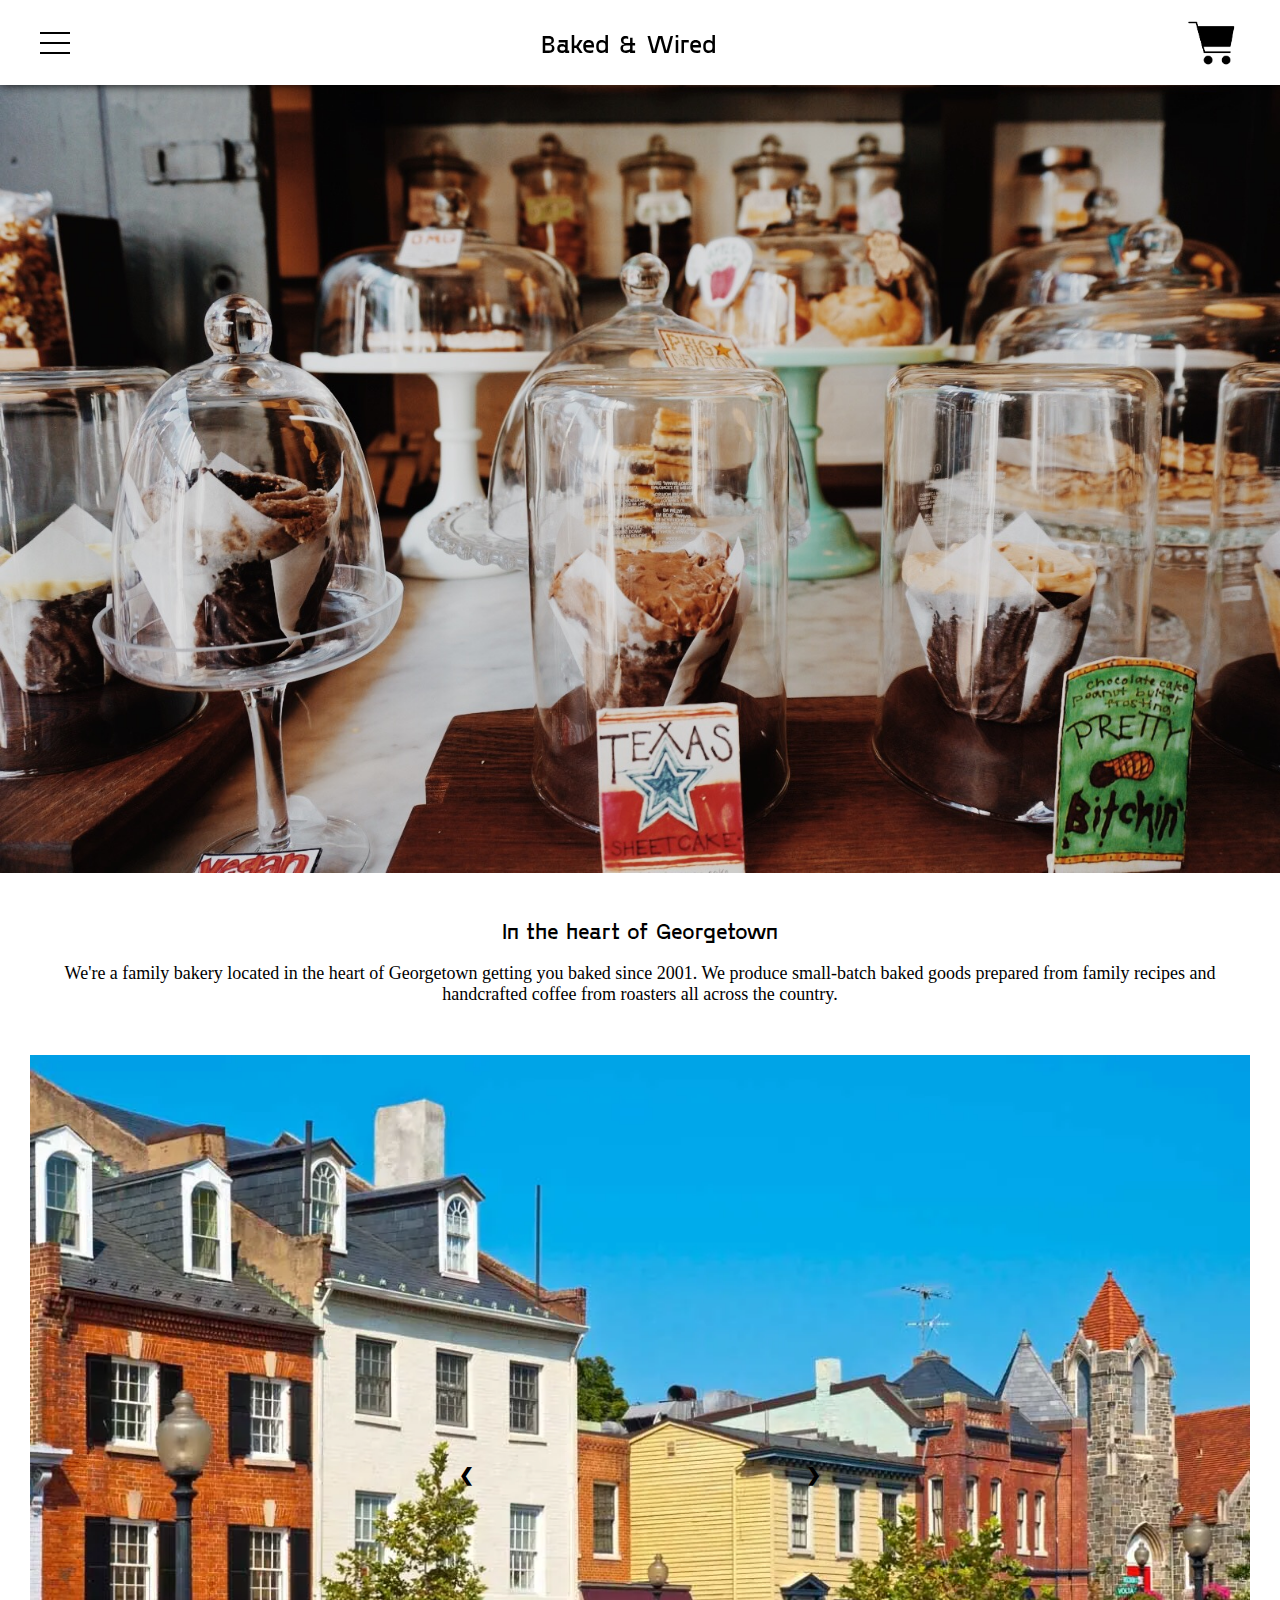
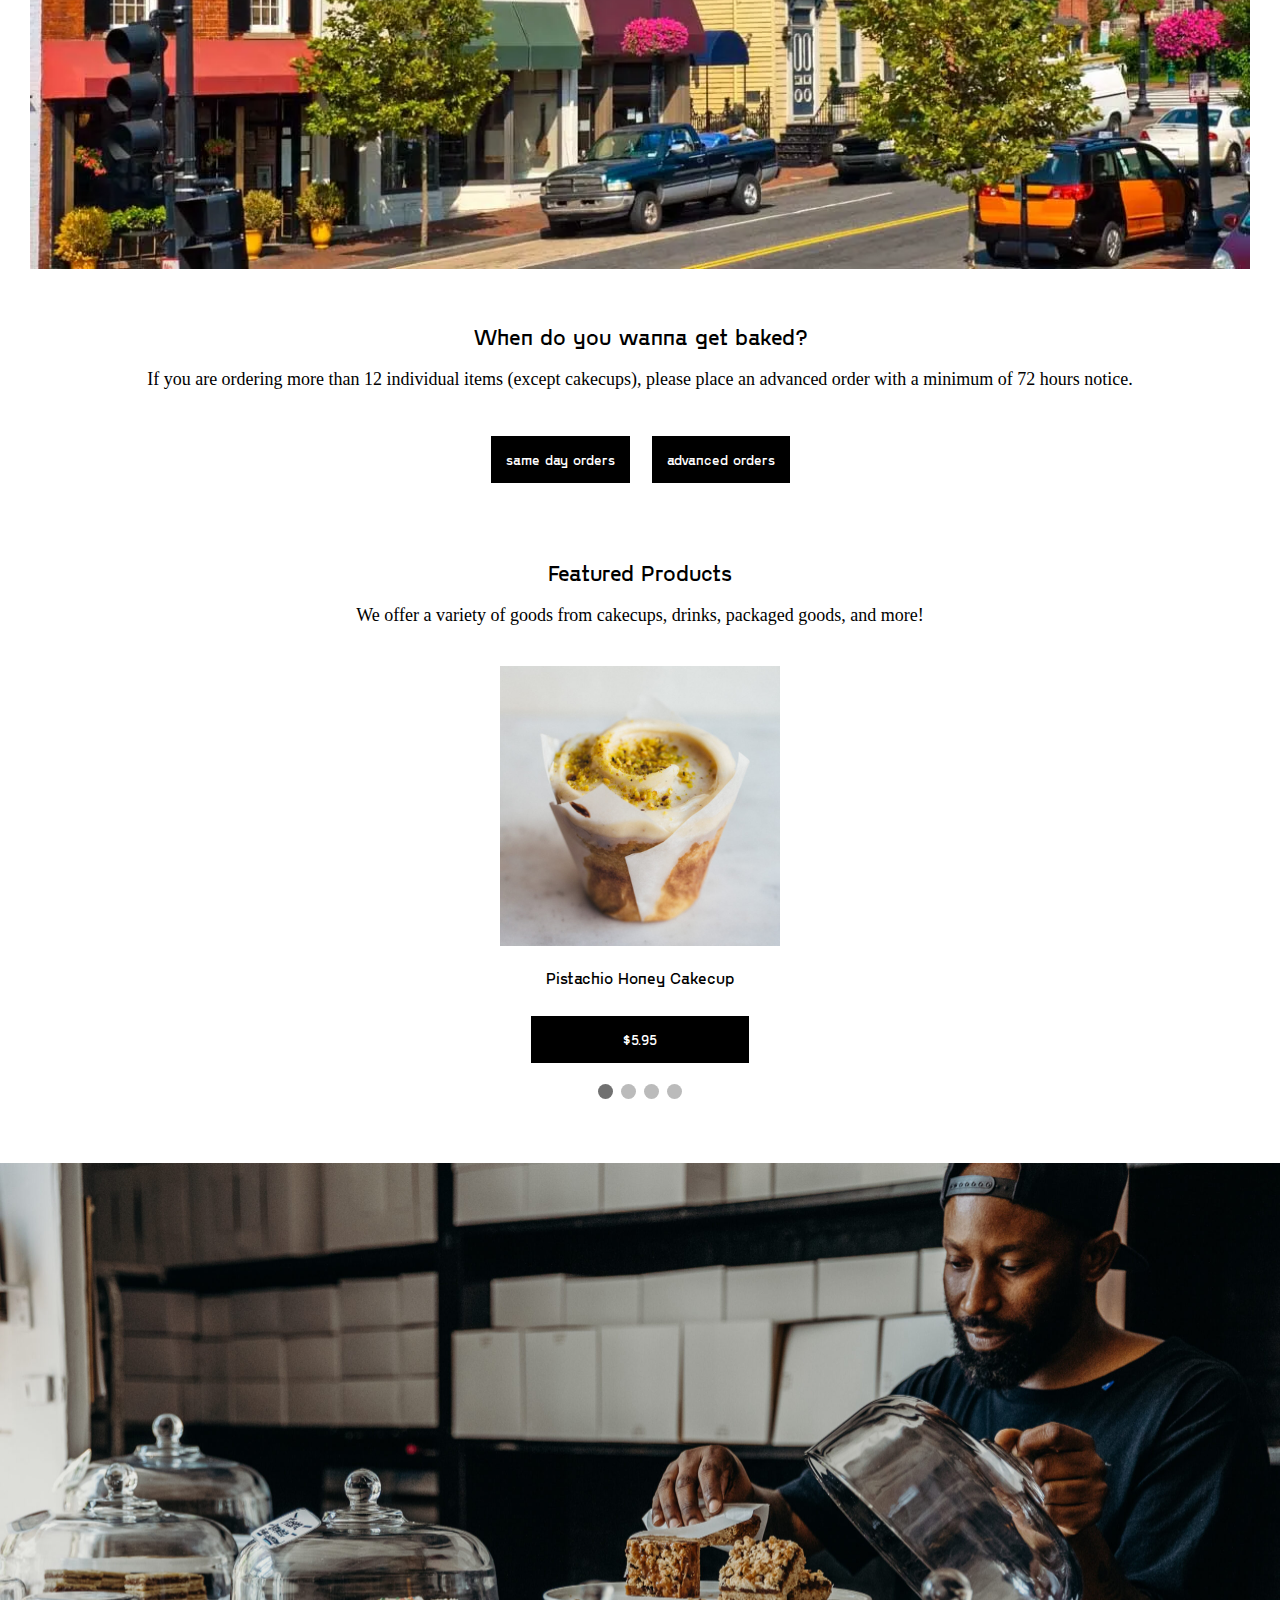
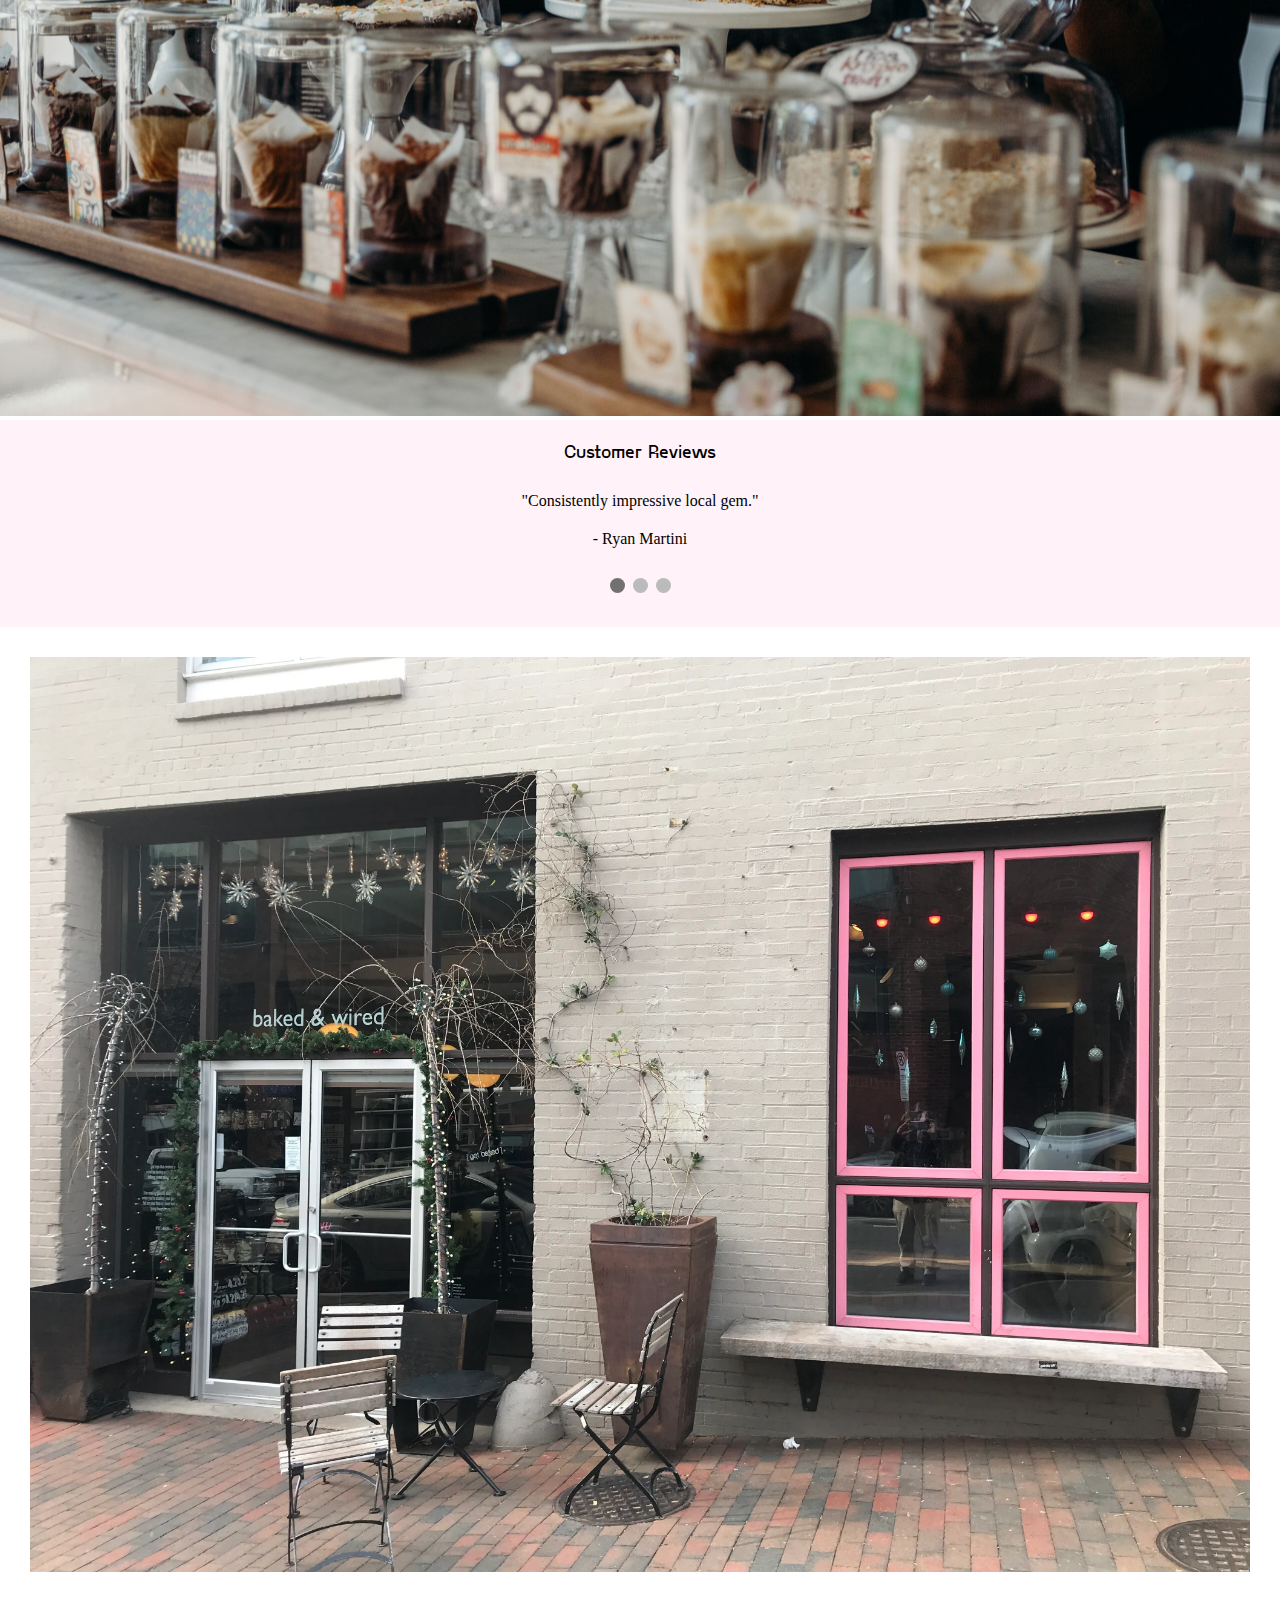
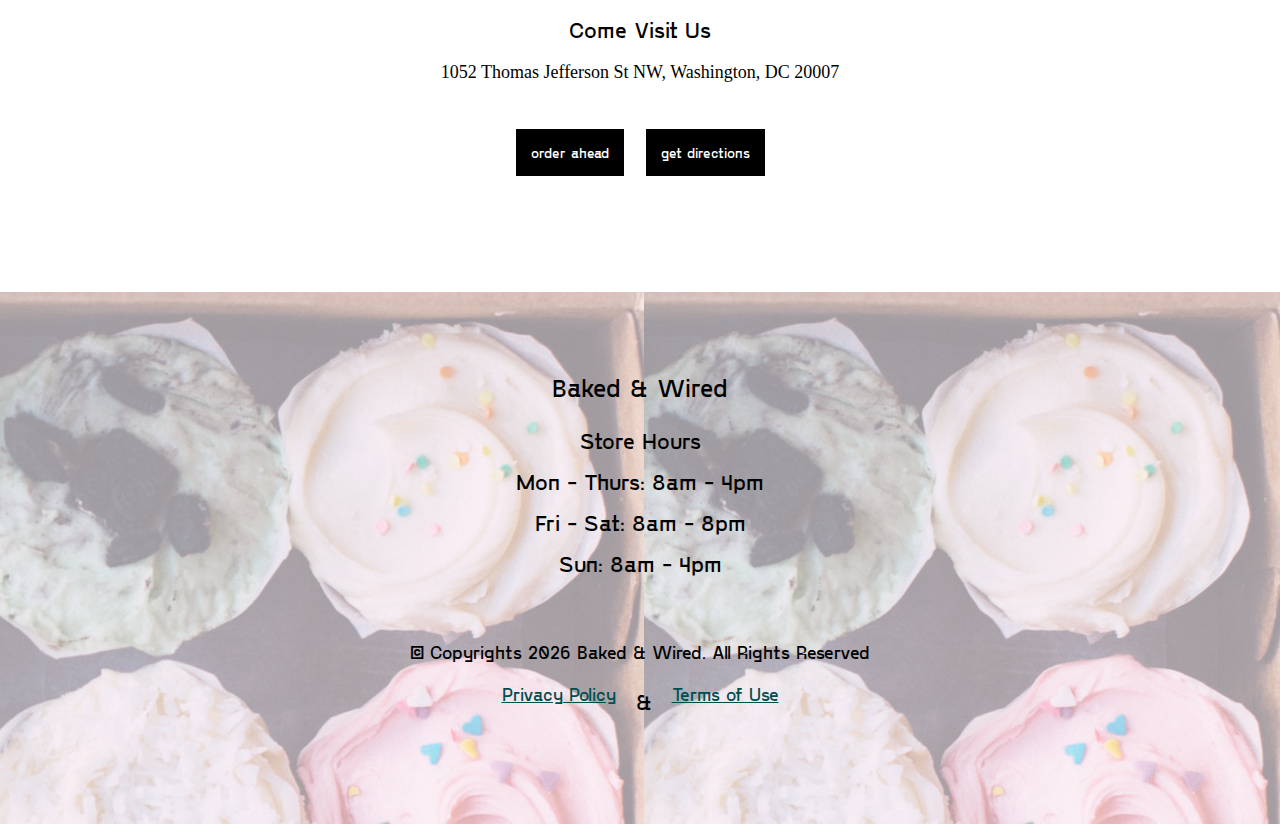
==== commit 763a84ae: "Add files via upload" ====
--- a/index.html
+++ b/index.html
@@ -67,7 +67,6 @@
                         <a class="prev" onclick="plusSlides(-1)">&#10094;</a>
                         <a class="next" onclick="plusSlides(1)">&#10095;</a>
                  </div>
-              </div>
               <!-- The dots/circles -->
                 <div style="text-align:center">
                     <span class="dot" onclick="currentSlide(1)"></span>
@@ -75,12 +74,13 @@
                     <span class="dot" onclick="currentSlide(3)"></span>
                     <span class="dot" onclick="currentSlide(4)"></span>
                 </div>
+            </div>
         </section>
 
         <section class="reviews">
             <img src="images/Sarah-Culver-127-scaled.jpg">
             <div class="reviews-container">
-                    <h2 class="customer-reviews">Customer Reviews</h2>
+                    <h3 class="customer-reviews">Customer Reviews</h3>
                 <div class="review-text">
                     <p>"Consistently impressive local gem."</p>
                     <p>- Ryan Martini</p>
@@ -93,11 +93,16 @@
                     <p>The absolute best cupcake you're going to find in the world.  Prove me wrong.  I bet you can't.  And this is coming from someone who doesn't really enjoy cakes or cupcakes much.</p>
                     <p>- Tim Lam</p>
                 </div>
+                <!-- Next and previous buttons -->
+                <div class="slideshow-arrows">
+                    <a class="prev" onclick="plusSlides(-1)">&#10094;</a>
+                    <a class="next" onclick="plusSlides(1)">&#10095;</a>
+                </div>
                 <div style="text-align:center">
-                    <span class="dot-1" onclick="currentSlide(1)"></span>
-                    <span class="dot-1" onclick="currentSlide(2)"></span>
-                    <span class="dot-1" onclick="currentSlide(3)"></span>
-            </div>
+                    <span class="dot-1" onclick="currentSlide(5)"></span>
+                    <span class="dot-1" onclick="currentSlide(6)"></span>
+                    <span class="dot-1" onclick="currentSlide(7)"></span>
+                </div>
             </div>
             
             
--- a/css/style.css
+++ b/css/style.css
@@ -24,6 +24,7 @@
     justify-content: space-between;
     box-shadow: 0 0 10px 0 black;
     gap:20px;
+    z-index: 1000; 
 }
 header * {
     display: inline-block;
@@ -56,12 +57,15 @@
     margin-left: 10px;
     margin-right: 10px;
     margin-bottom: 20px;
-    font-size: 12px;
+    font-size: 18px;
     text-align: center;
 }
 .georgetown{
     width: 100%;
 
+}
+div.text{
+    font-size: 16px;
 }
 .button-1{
     a{
@@ -72,12 +76,12 @@
     background-color: rgb(0, 0, 0);
     border: solid 1px;
     color: rgb(255, 255, 255);
-    padding: 15px 32px 15px 32px;
+    padding: 15px 15px 15px 15px;
     /* padding: 5px 60px; */
     text-align: center;
     text-decoration: none;
     display: block;
-    font-size: 12px;
+    font-size: 14px;
     font-family: "gosha-sans";
     margin: 5px 5px;
     cursor: pointer;
@@ -93,12 +97,12 @@
     background-color: rgb(0, 0, 0);
     border: solid 1px;
     color: rgb(255, 255, 255);
-    padding: 15px 32px 15px 32px;
+    padding: 15px 15px 15px 15px;
     /* padding: 5px 60px; */
     text-align: center;
     text-decoration: none;
     display: block;
-    font-size: 12px;
+    font-size: 14px;
     font-family: "gosha-sans";
     margin: 20px 90px 20px 90px;
     cursor: pointer;
@@ -113,12 +117,12 @@
     background-color: rgb(0, 0, 0);
     border: solid 1px;
     color: rgb(255, 255, 255);
-    padding: 15px 32px 15px 32px;
+    padding: 15px 15px 15px 15px;
     /* padding: 5px 60px; */
     text-align: center;
     text-decoration: none;
     display: block;
-    font-size: 12px;
+    font-size: 14px;
     font-family: "gosha-sans";
     margin: 20px 90px 20px 90px;
     cursor: pointer;
@@ -129,7 +133,7 @@
     justify-content: center;
     margin: 0px 40px 0px 40px;
     gap: 10px;
-    padding-bottom: 40px;
+    padding-bottom: 30px;
 
 }
 * {box-sizing:border-box}
@@ -137,9 +141,13 @@
 /* Slideshow container */
 .slideshow-container {
   max-width: 400px;
-  /* position: relative; */
   margin: auto;
   overflow: hidden;
+  position: relative;
+  img{
+    padding:0px 60px 10px 60px;
+
+  }
 }
 
 /* Next & previous buttons */
@@ -148,7 +156,7 @@
   /* position: sticky; */
   top: 50%;
   width: auto;
-  margin-top: 1050px;
+  margin-top: 2050px;
   padding: 16px;
   color: rgb(0, 0, 0);
   font-weight: bold;
@@ -156,15 +164,18 @@
   transition: 0.6s ease;
   border-radius: 0 3px 3px 0;
   user-select: none;
-}
-/* .slideshow-arrows{
-    position: absolute;  
-    top: 50%;            
-    width: 60%;         
+  display: inline-block;
+}
+.slideshow-arrows {
+    position: absolute;
+    top: 50%; /* Center vertically */
+    left: 0;
+    right: 0;
     display: flex;
-    justify-content: space-between; 
-  
-} */
+    justify-content: center; /* Center horizontally */
+    gap: 300px; /* Space between buttons */
+    transform: translateY(-50%); /* Adjust for exact vertical centering */
+  }
 /* Caption text */
 .text {
     color: #000000;
@@ -212,7 +223,7 @@
 
         padding: 10px;
         margin: 0px 30px 0px 30px;
-        font-size: 22px;;
+        font-size: 16px;;
     
 }
 .customer-reviews{
@@ -233,6 +244,14 @@
 .reviews-container{
     background-color: #fff3f9;
     padding-bottom: 20px;
+    h3{
+        text-align: center;
+        padding-top:20px;
+        padding-bottom:10px;
+    }
+    div{
+        padding: 10px;
+    }
 }
 img.georgetown-storefront{
     padding: 30px 30px 0px 30px;
@@ -302,8 +321,6 @@
     border-bottom-left-radius: 10%;
     min-height: 100%;
     max-width: 200px;
-    
-    
 }
 .cupcake-container{
     display: flex;
@@ -331,7 +348,7 @@
         text-align: left;
         padding-left: 25px;
         /* padding-top: 25px; */
-        padding-bottom: 10px;
+        /* padding-bottom: 10px; */
         padding-right:25px;
         border-top-left-radius: 10%;
         border-bottom-left-radius: 10%;
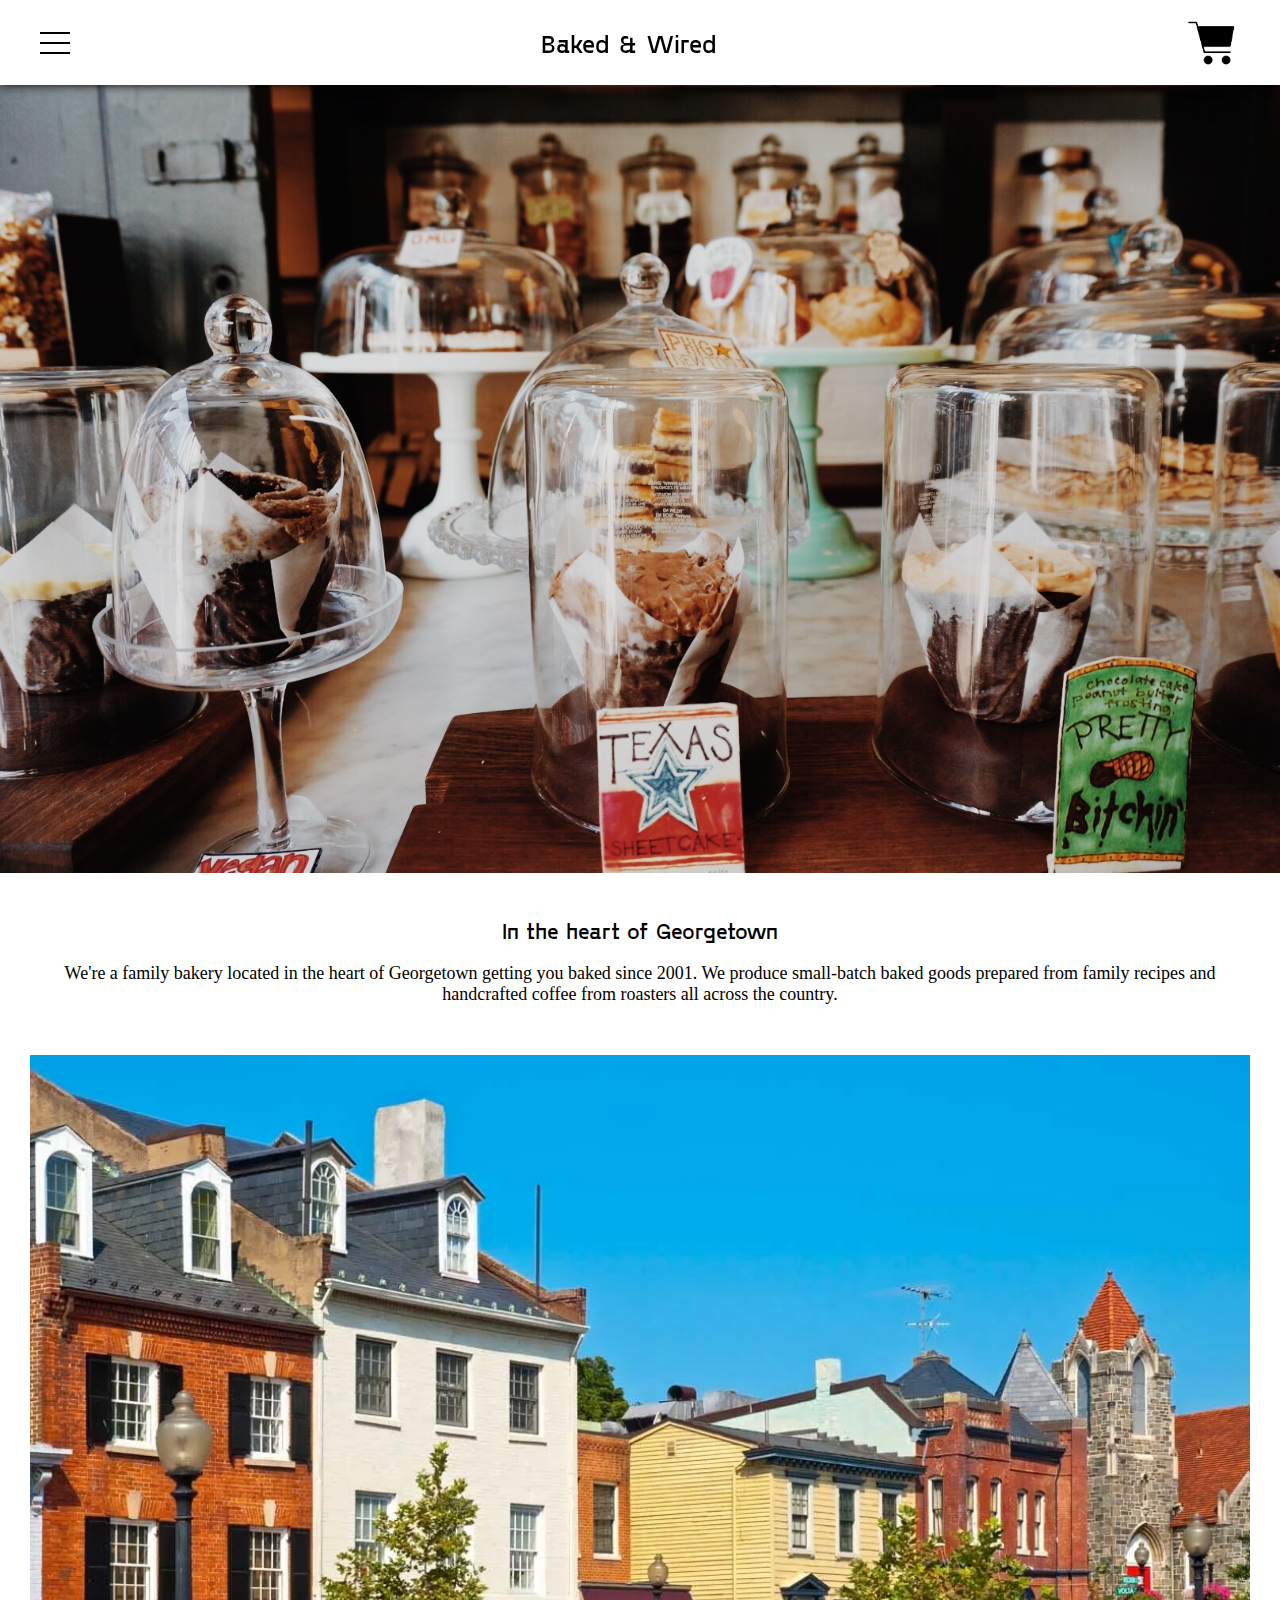
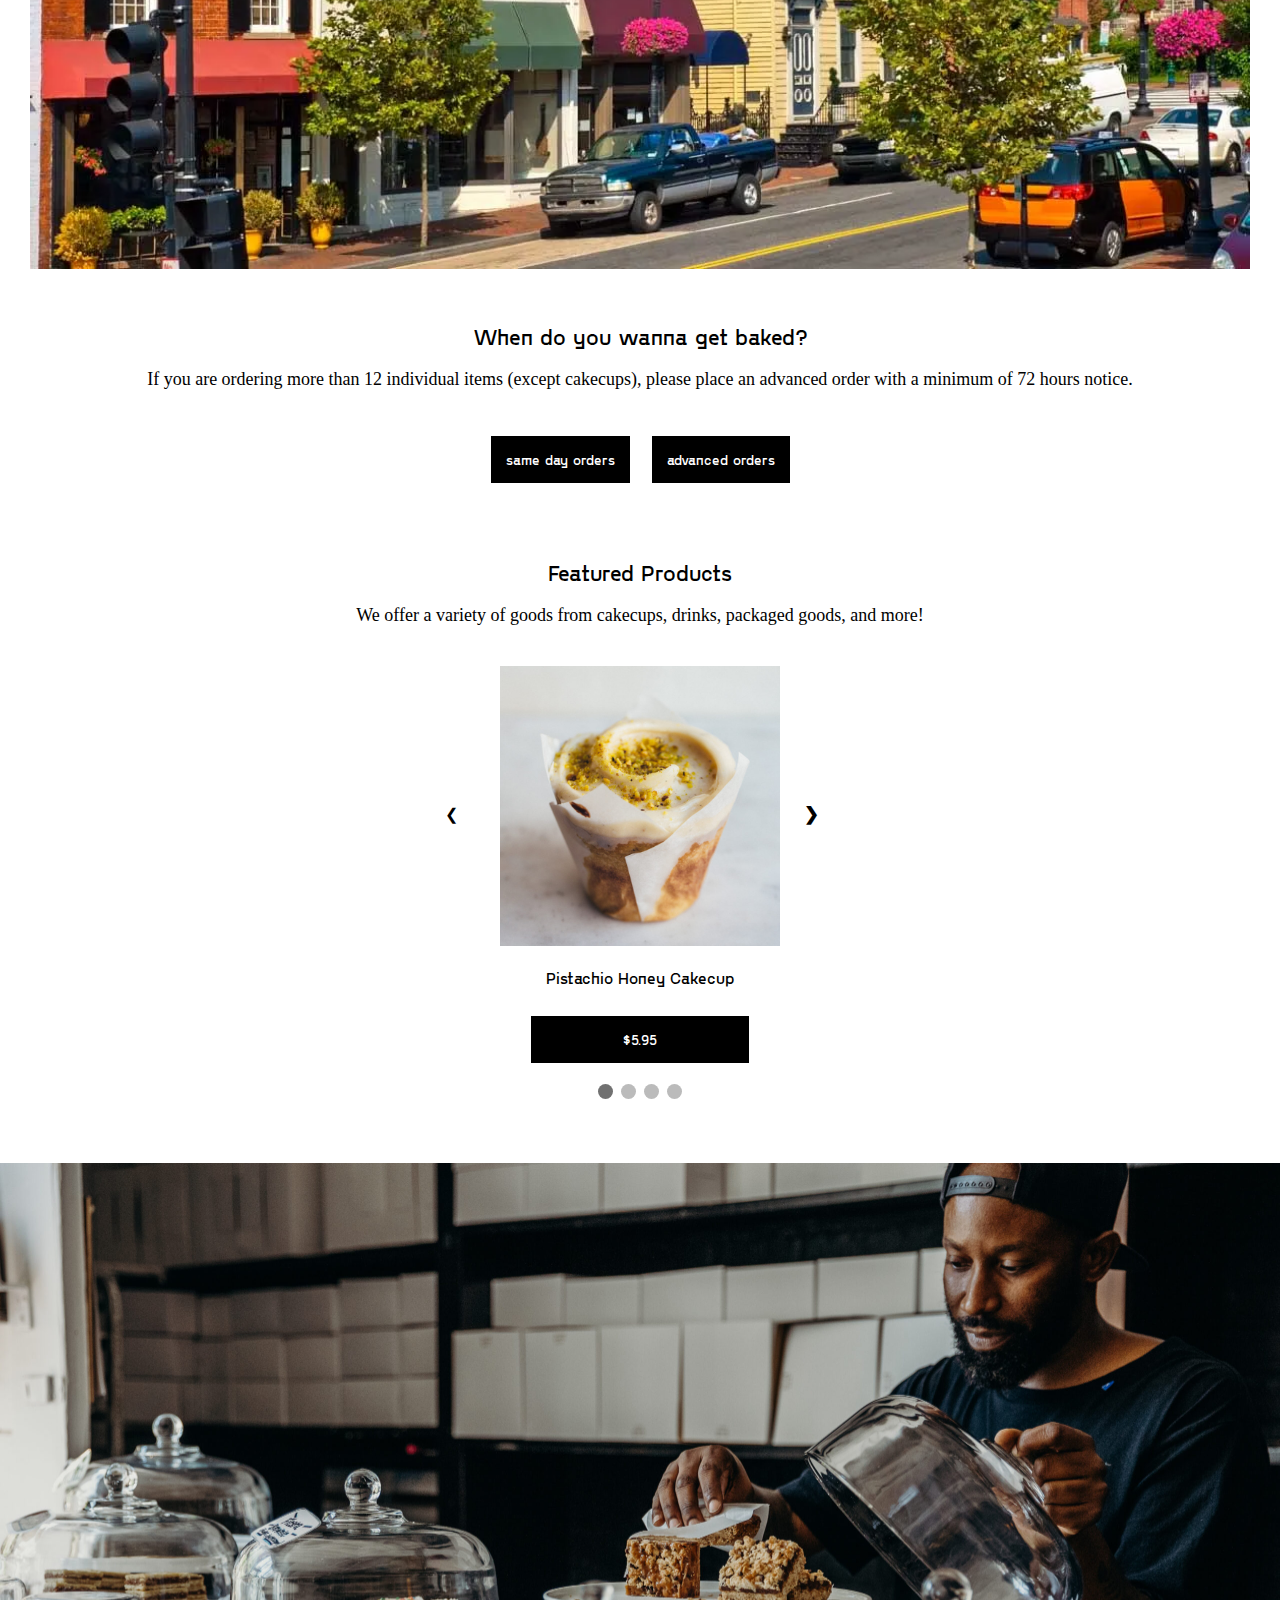
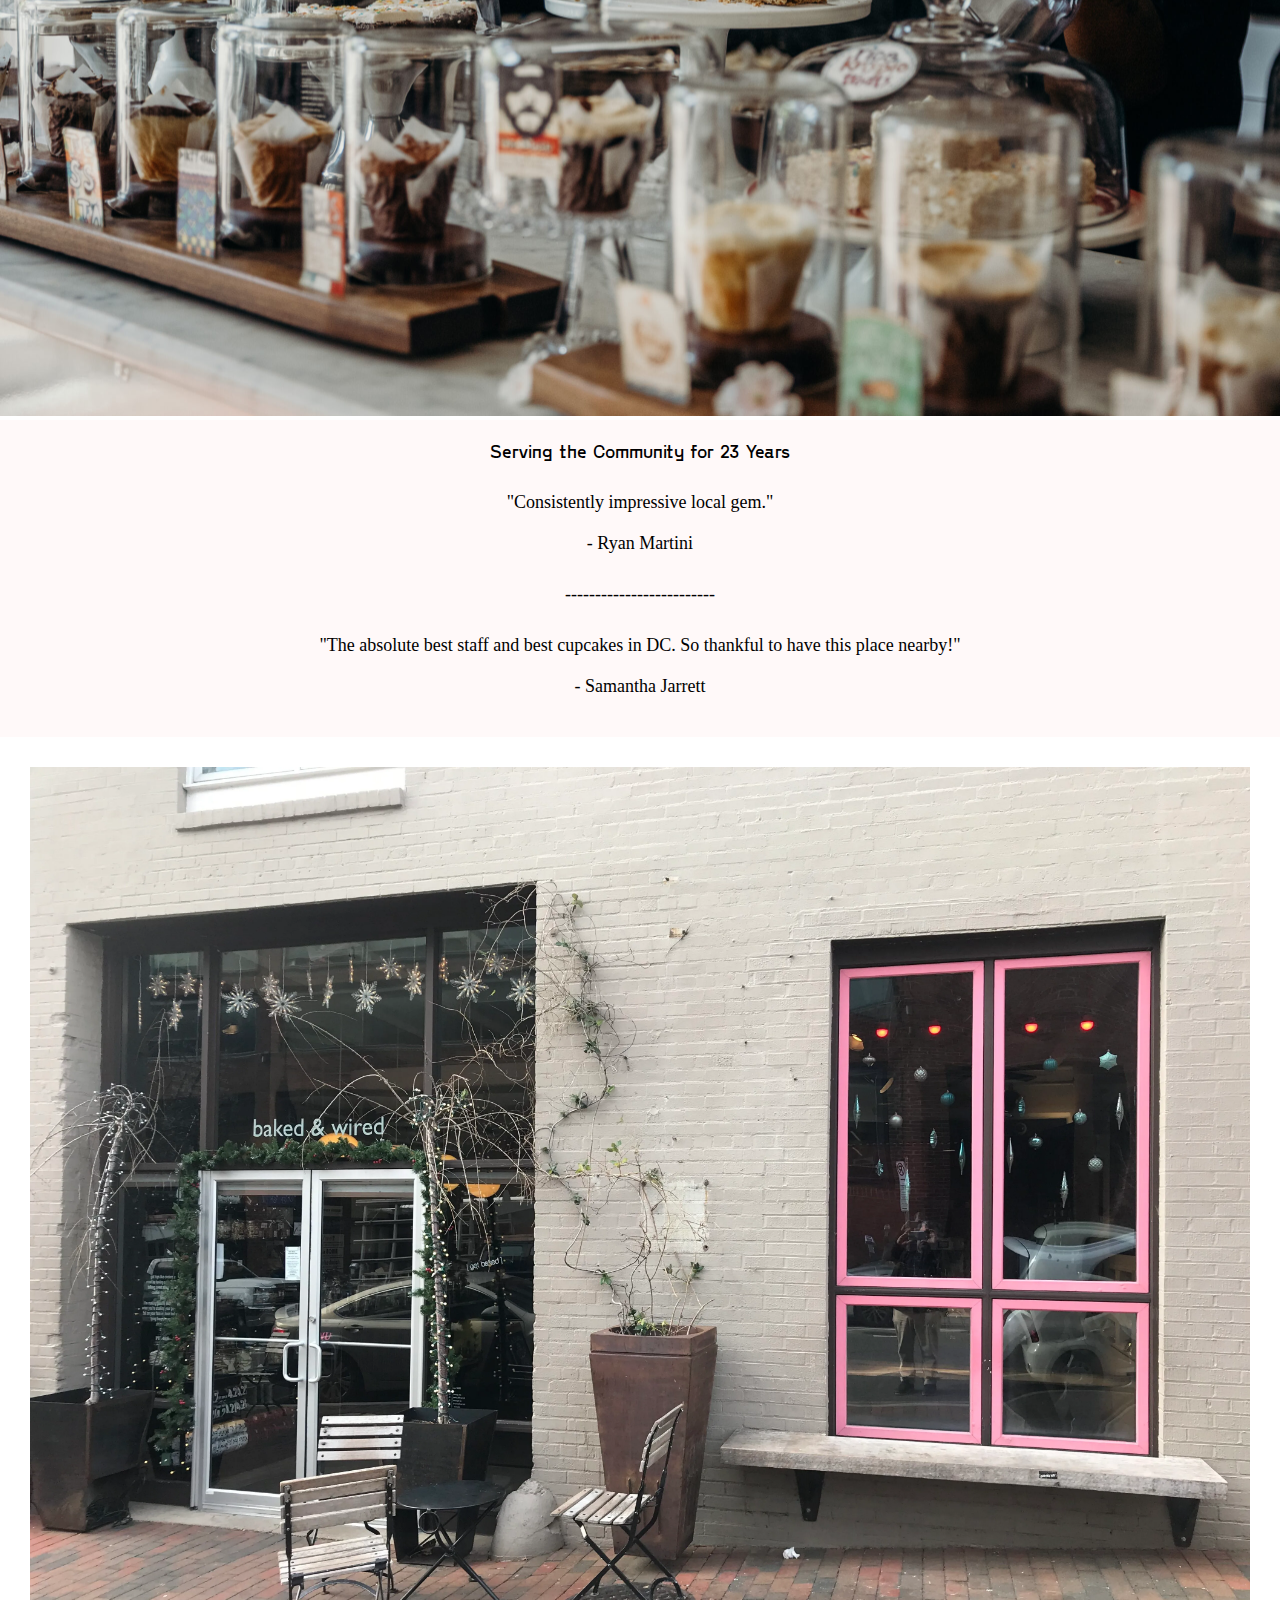
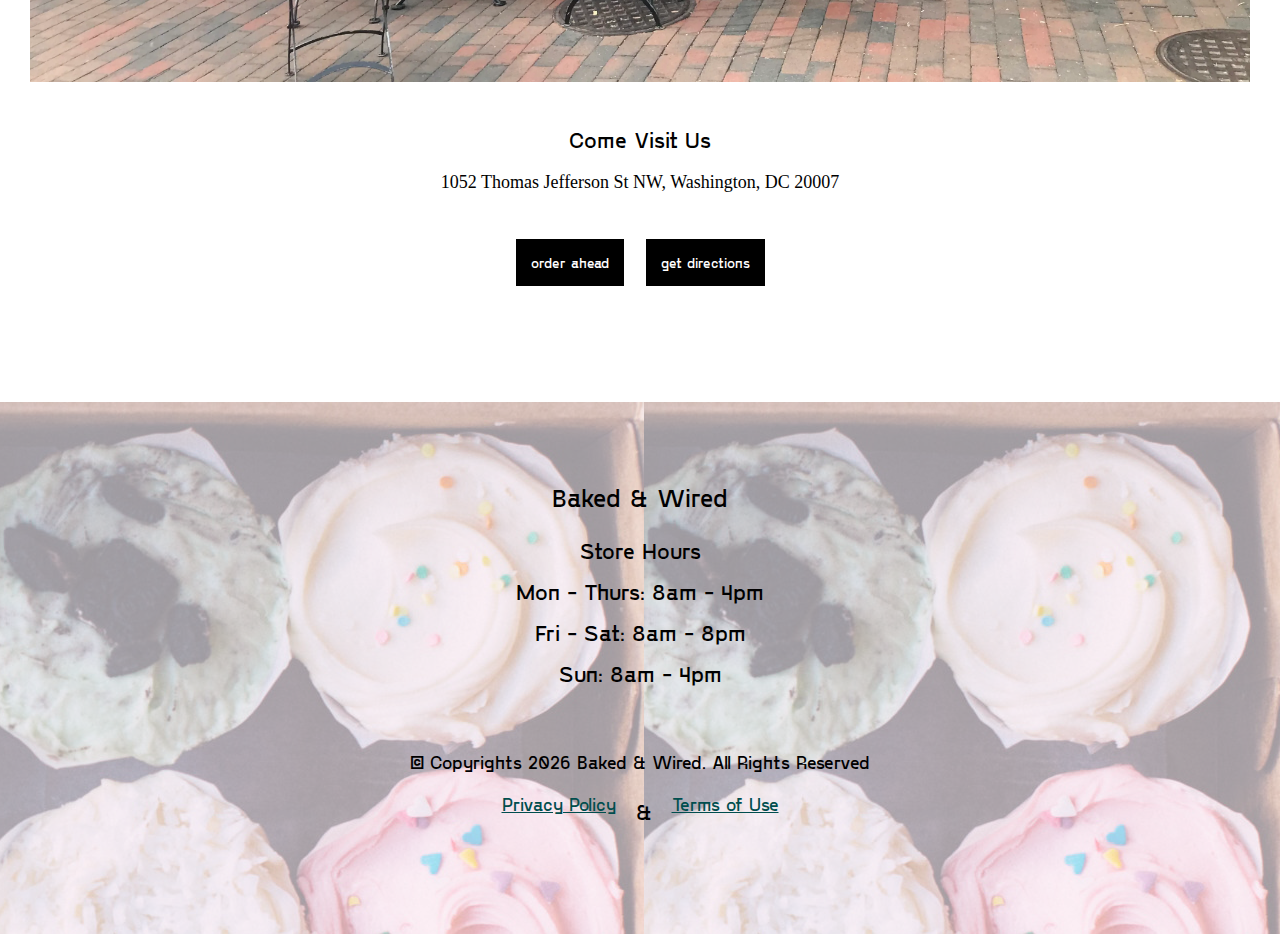
==== commit 188f1534: "Add files via upload" ====
--- a/index.html
+++ b/index.html
@@ -80,30 +80,33 @@
         <section class="reviews">
             <img src="images/Sarah-Culver-127-scaled.jpg">
             <div class="reviews-container">
-                    <h3 class="customer-reviews">Customer Reviews</h3>
+                    <h3 class="customer-reviews">Serving the Community for 23 Years</h3>
                 <div class="review-text">
                     <p>"Consistently impressive local gem."</p>
                     <p>- Ryan Martini</p>
                 </div>
+                <div>
+                    <p class="review-linebreak">-------------------------</p>
+                </div>
                 <div class="review-text">
                     <p>"The absolute best staff and best cupcakes in DC. So thankful to have this place nearby!"</p>
                     <p>- Samantha Jarrett</p>
                 </div>
-                <div class="review-text">
+                <!-- <div class="review-text">
                     <p>The absolute best cupcake you're going to find in the world.  Prove me wrong.  I bet you can't.  And this is coming from someone who doesn't really enjoy cakes or cupcakes much.</p>
                     <p>- Tim Lam</p>
-                </div>
+                </div> -->
                 <!-- Next and previous buttons -->
-                <div class="slideshow-arrows">
+                <!-- <div class="slideshow-arrows">
                     <a class="prev" onclick="plusSlides(-1)">&#10094;</a>
                     <a class="next" onclick="plusSlides(1)">&#10095;</a>
-                </div>
-                <div style="text-align:center">
+                </div> -->
+                <!-- <div style="text-align:center">
                     <span class="dot-1" onclick="currentSlide(5)"></span>
                     <span class="dot-1" onclick="currentSlide(6)"></span>
                     <span class="dot-1" onclick="currentSlide(7)"></span>
                 </div>
-            </div>
+            </div> -->
             
             
         </section>
@@ -136,7 +139,7 @@
         </section>
         
         
-        <script>
+        <!-- <script>
             let slideIndex2 = 1;
             showSlides(slideIndex2);
 
@@ -165,7 +168,7 @@
             slides[slideIndex2-1].style.display = "block";
             dots[slideIndex2-1].className += " active";
             }
-        </script>
+        </script> -->
         <script>
             let slideIndex = 1;
             showSlides(slideIndex);
--- a/css/style.css
+++ b/css/style.css
@@ -150,13 +150,12 @@
   }
 }
 
-/* Next & previous buttons */
+Next & previous buttons
 .prev, .next {
-  cursor: pointer;
+  cursor: pointer; 
   /* position: sticky; */
   top: 50%;
   width: auto;
-  margin-top: 2050px;
   padding: 16px;
   color: rgb(0, 0, 0);
   font-weight: bold;
@@ -165,17 +164,19 @@
   border-radius: 0 3px 3px 0;
   user-select: none;
   display: inline-block;
-}
+  z-index: 1;
+}  
 .slideshow-arrows {
     position: absolute;
-    top: 50%; /* Center vertically */
+    top: 50%; 
     left: 0;
     right: 0;
     display: flex;
     justify-content: center; /* Center horizontally */
-    gap: 300px; /* Space between buttons */
-    transform: translateY(-50%); /* Adjust for exact vertical centering */
-  }
+    align-items: center;
+    gap: 330px; /* Space between buttons */
+    transform: translateY(-180%); 
+}
 /* Caption text */
 .text {
     color: #000000;
@@ -223,7 +224,7 @@
 
         padding: 10px;
         margin: 0px 30px 0px 30px;
-        font-size: 16px;;
+        font-size: 18px;
     
 }
 .customer-reviews{
@@ -242,7 +243,7 @@
 
 }
 .reviews-container{
-    background-color: #fff3f9;
+    background-color: #fff9f9;
     padding-bottom: 20px;
     h3{
         text-align: center;
@@ -362,6 +363,10 @@
     border-bottom-right-radius: 12%;
 
 }
+.review-linebreak{
+    padding:0px;
+    margin:0px;
+}
 
 
    
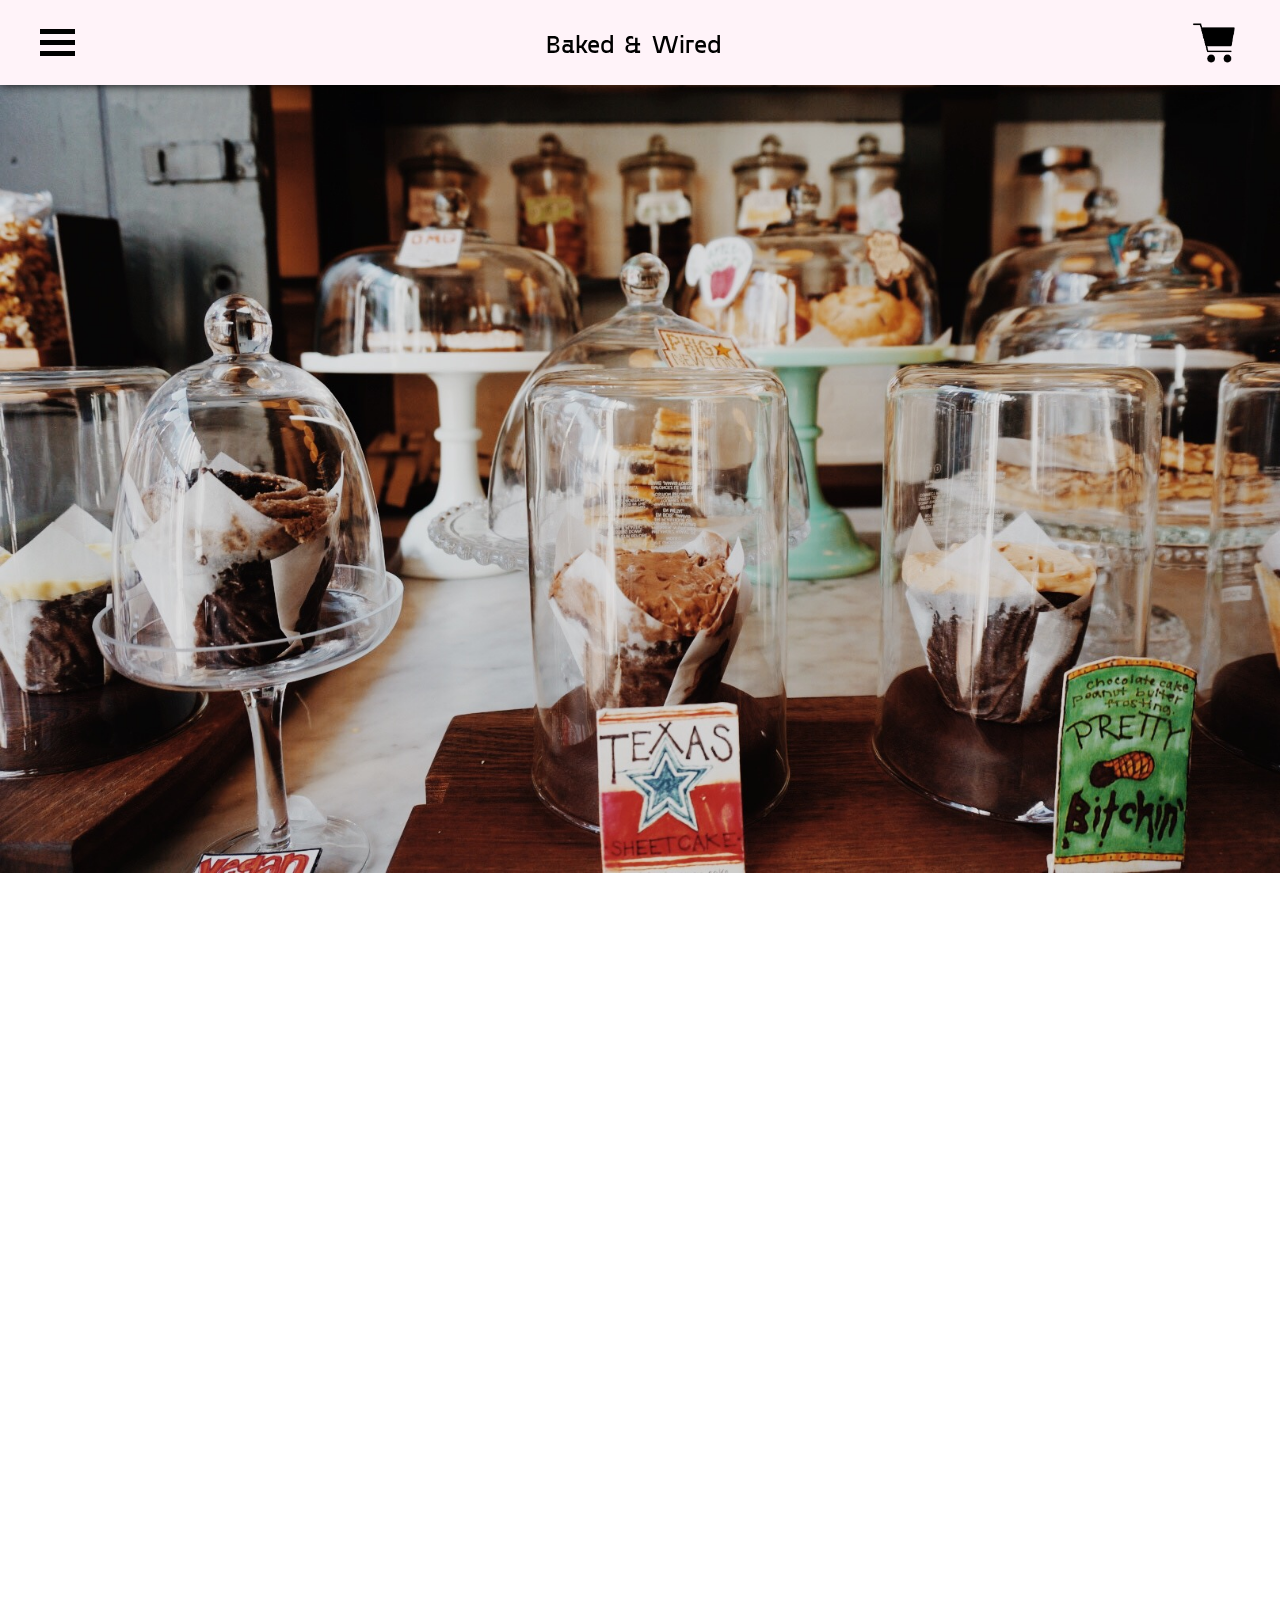
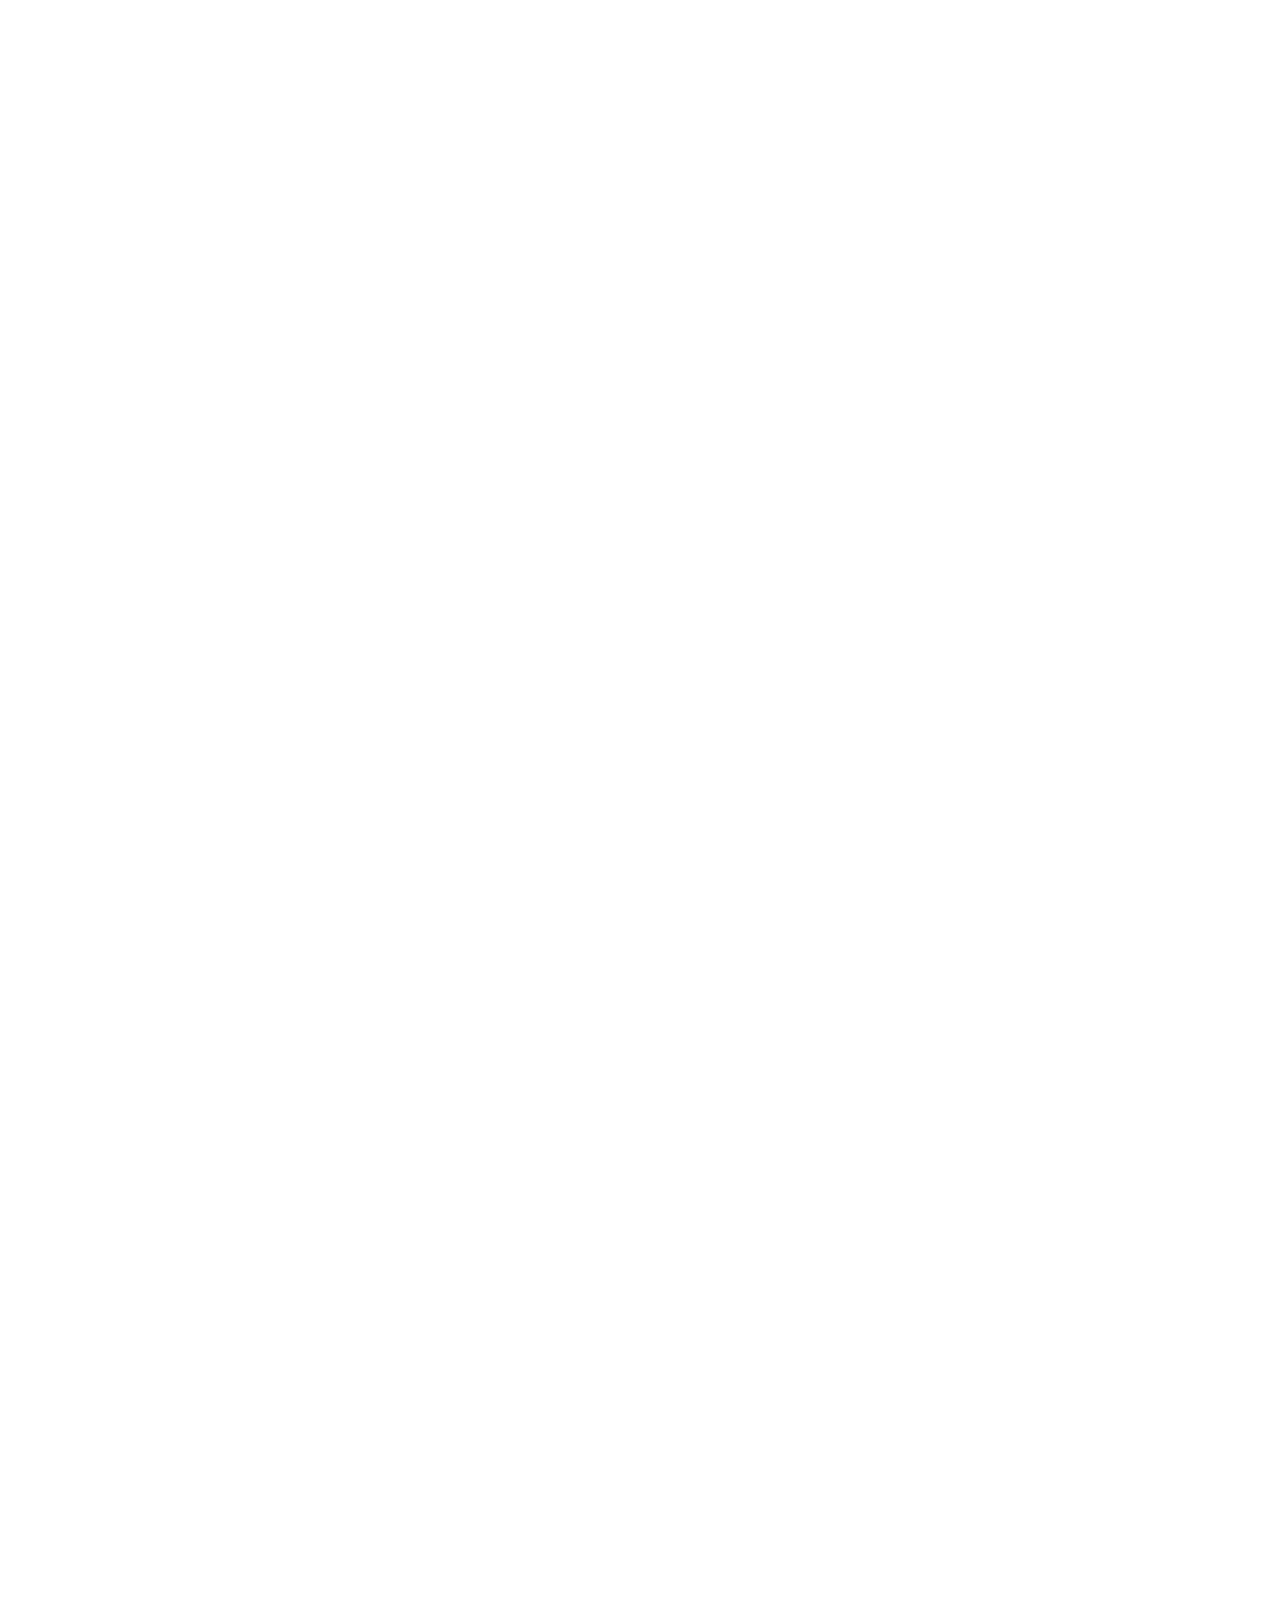
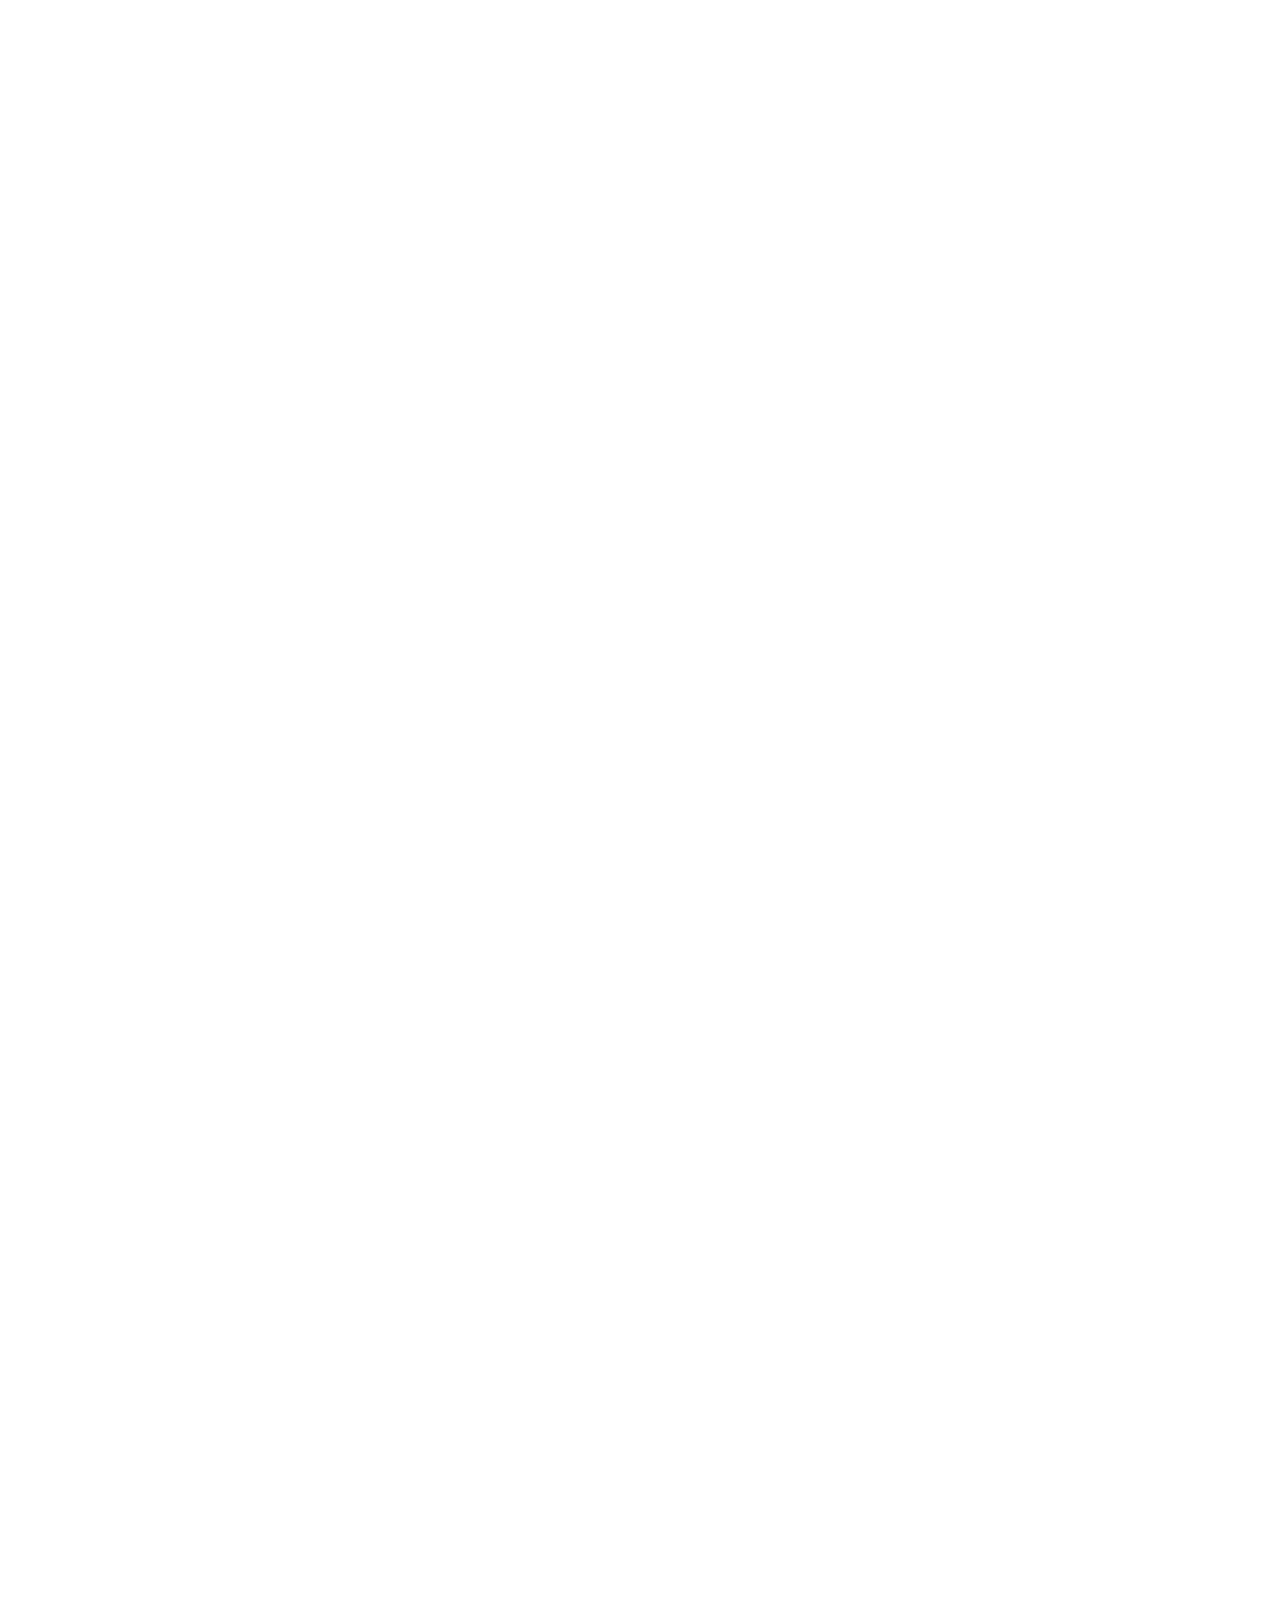
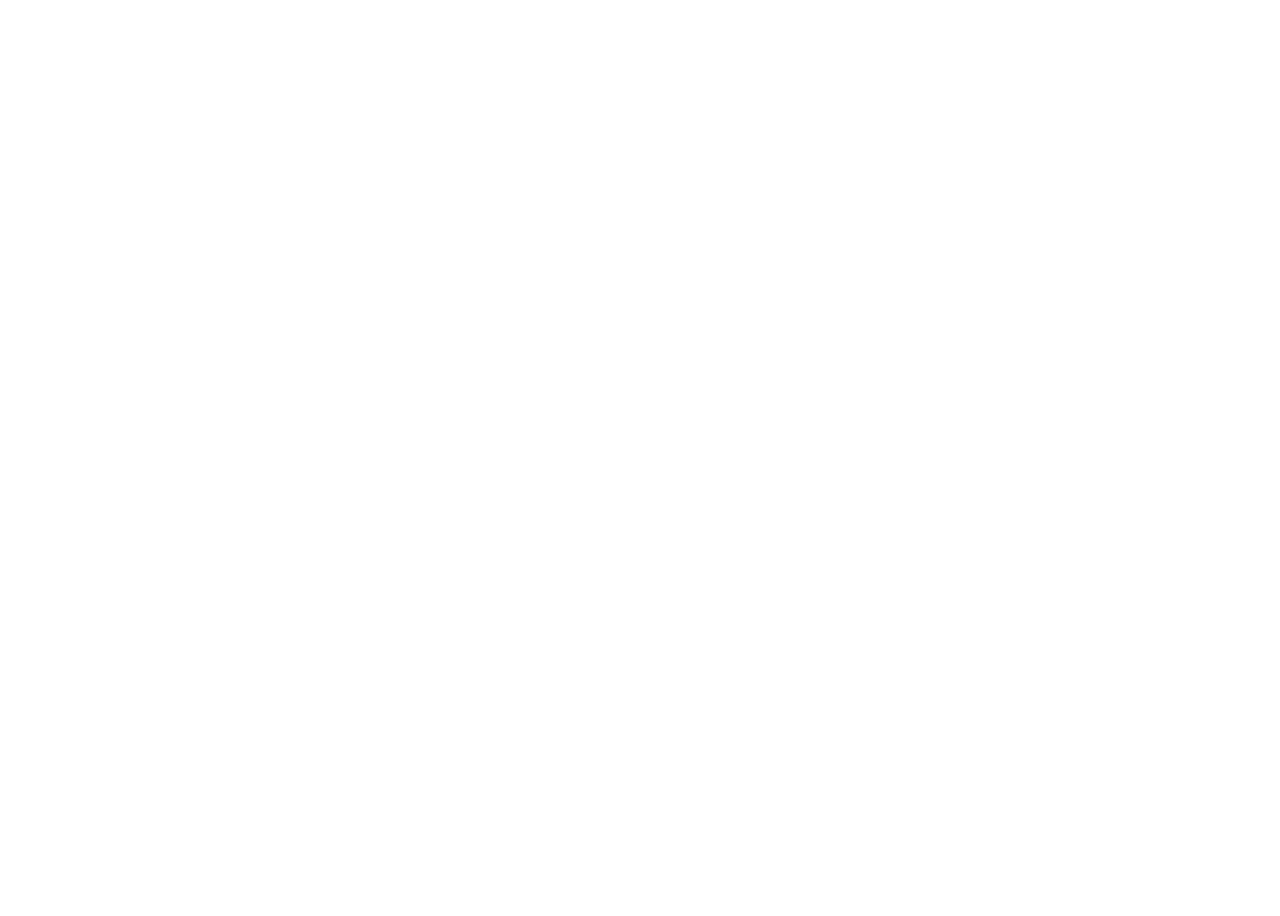
==== commit 3ce8d5ec: "Add files via upload" ====
--- a/index.html
+++ b/index.html
@@ -11,8 +11,18 @@
 <body>
     <div class="skip"><a href = "#main">Skip to Main Content</a></div>
     <header>
-        <img src="images/Hamburger Menu.png" alt="hamburger menu">
-        <h1>Baked & Wired</h1>
+        <div class="hamburger-container" onclick="ShowHide(this)">
+            <div class="bar1"></div>
+            <div class="bar2"></div>
+            <div class="bar3"></div>
+        </div>
+          
+        <div id="Menu">
+            <h2><a href="#1">advanced orders</a></h2>
+            <h2><a href="#2">same day orders</a></h2>
+            <h2><a href="#3">about</a></h2>
+        </div>
+        <h1><a href="index.html" class="header-logoname">Baked & Wired</a></h1>
         <img src="images/noun-basket-3267039.png" alt="shopping basket icon" class="basket">
     </header>
 
@@ -29,7 +39,7 @@
             <h2>When do you wanna get baked?</h2>
             <p>If you are ordering more than 12 individual items (except cakecups), please place an advanced order with a minimum of 72 hours notice.</p>
             <div class="button">
-                <p class="button-1">same day orders</p>
+                <a href="https://order.toasttab.com/online/baked-wired-1052-thomas-jefferson-street-nw" class="button-1">same day orders</a>
                 <a href="orders.html" class="button-1">advanced orders</a>
             </div>
         </section>
@@ -78,7 +88,7 @@
         </section>
 
         <section class="reviews">
-            <img src="images/Sarah-Culver-127-scaled.jpg">
+            <img src="images/Sarah-Culver-127-scaled.jpg" alt="employee picking up fruit bar from display case">
             <div class="reviews-container">
                     <h3 class="customer-reviews">Serving the Community for 23 Years</h3>
                 <div class="review-text">
@@ -130,8 +140,8 @@
             <h2>Come Visit Us</h2>
             <p>1052 Thomas Jefferson St NW, Washington, DC 20007</p>
             <div class="button">
-                <p class="button-1">order ahead</p>
-                <p class="button-1">get directions</p>
+                <a href="https://order.toasttab.com/online/baked-wired-1052-thomas-jefferson-street-nw" class="button-1">order ahead</a>
+                <a href="https://www.google.ca/maps/place/Baked+%26+Wired/@38.9039997,-77.0603429,17z/data=!3m1!4b1!4m6!3m5!1s0x89b7b64c77125887:0xe1d712a0d4705b54!8m2!3d38.9039997!4d-77.0603429!16s%2Fm%2F0j2857p?hl=en&entry=ttu&g_ep=EgoyMDI0MTIwNC4wIKXMDSoASAFQAw%3D%3D" class="button-1">get directions</a>
             </div>
            
             
@@ -169,6 +179,7 @@
             dots[slideIndex2-1].className += " active";
             }
         </script> -->
+        <script src= "js/cupcake.JS"></script>
         <script>
             let slideIndex = 1;
             showSlides(slideIndex);
--- a/css/style.css
+++ b/css/style.css
@@ -2,18 +2,28 @@
         font-family: "gosha-sans";
         src:url(../fonts/GoshaSansRegular.otf);
 }
-
-
 h1{
     font-family: "gosha-sans";
     font-size: 25px;
     text-align: center;
+}
+html, body {
+    margin: 0;
+    padding: 0;
+    height: 100%; /* Ensures the document takes full height */
+    overflow-x: hidden; /* Prevent horizontal scrolling */
+}
+
+/* Add padding to content to account for the header height */
+.content {
+    padding-top: 100px; /* Adjust this to match or slightly exceed the header's height */
+    height: 2000px; /* This is for demonstration purposes, so your page will scroll */
 }
 
 header {
     padding-left: 40px;
     padding-right: 40px;
-    background-color: #ffffff;
+    background-color: #fff3f9;
     position: fixed;
     top: 0;
     left: 0;
@@ -26,14 +36,75 @@
     gap:20px;
     z-index: 1000; 
 }
-header * {
-    display: inline-block;
+a.header-logoname{
+    text-decoration: none;
+    color: #000000;
+   
 }
 .basket{
-    height: 55%; 
+    height: 50%; 
     max-width: 100%;
     
 }
+/* Header */
+.hamburger-container {
+    display: block;
+    cursor: pointer;
+    width: 35px;
+}
+
+.bar1, .bar2, .bar3 {
+    display: block;
+    cursor: pointer;
+    width: 35px;
+    height: 5px;
+    background-color: #000000;
+    margin: 6px 0;
+    transition: 0.4s;
+}
+
+.change .bar1 {
+    -webkit-transform: rotate(-45deg) translate(-9px, 6px);
+    transform: rotate(-45deg) translate(-9px, 6px);
+}
+
+.change .bar2 {
+    opacity: 0;
+}
+
+.change .bar3 {
+    -webkit-transform: rotate(45deg) translate(-8px, -8px);
+    transform: rotate(45deg) translate(-8px, -8px);
+}
+
+/* Menu Styling */
+#Menu {
+
+  width: 100%; /* Make the menu span the entire width of the screen */
+  height: 100vh; /* Make the menu take up the full height of the viewport */
+  background-color: rgba(56, 56, 56, 0.8); /* Translucent dark background */
+  display: none; /* Hidden by default */
+  position: absolute; /* Position relative to the page */
+  top: 84px; /* Adjust based on the height of your header */
+  left: 0; /* Align to the left of the page */
+  z-index: 999; /* Ensure the menu is above other content but below the header */
+  padding: 20px;
+    a{
+        flex-direction: column; 
+        justify-content: center; 
+        align-items: center; 
+    }
+}
+
+#Menu h2 {
+    margin: 10px;
+}
+
+#Menu a {
+    text-decoration: none;
+    color: #ffffff;
+}
+
 h2{
     font-family: "gosha-sans";
     font-size: 22px;
@@ -57,7 +128,7 @@
     margin-left: 10px;
     margin-right: 10px;
     margin-bottom: 20px;
-    font-size: 18px;
+    font-size: 16px;
     text-align: center;
 }
 .georgetown{
@@ -142,7 +213,7 @@
 .slideshow-container {
   max-width: 400px;
   margin: auto;
-  overflow: hidden;
+  /* overflow: hidden; */
   position: relative;
   img{
     padding:0px 60px 10px 60px;
@@ -367,6 +438,10 @@
     padding:0px;
     margin:0px;
 }
+.content {
+    padding: 20px;
+    height: 2000px; /* Just to make the page long enough to scroll */
+}
 
 
    
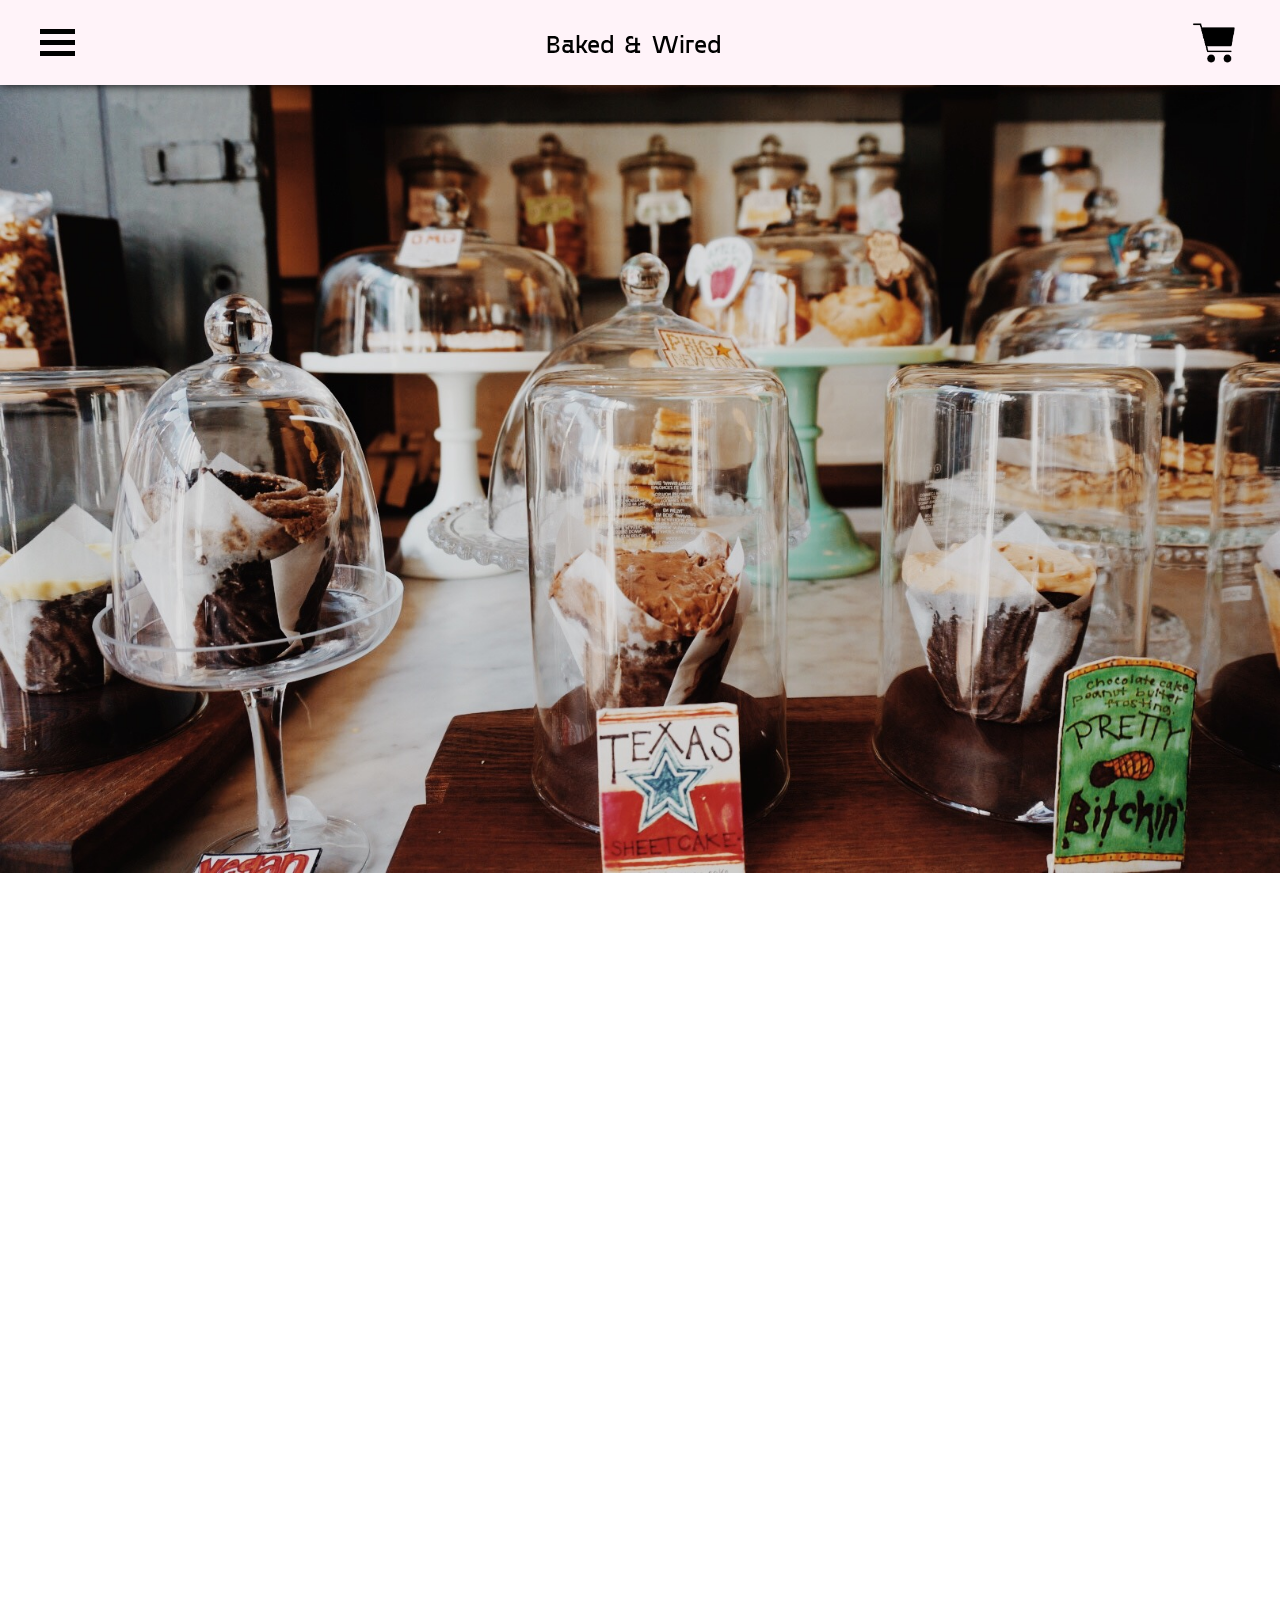
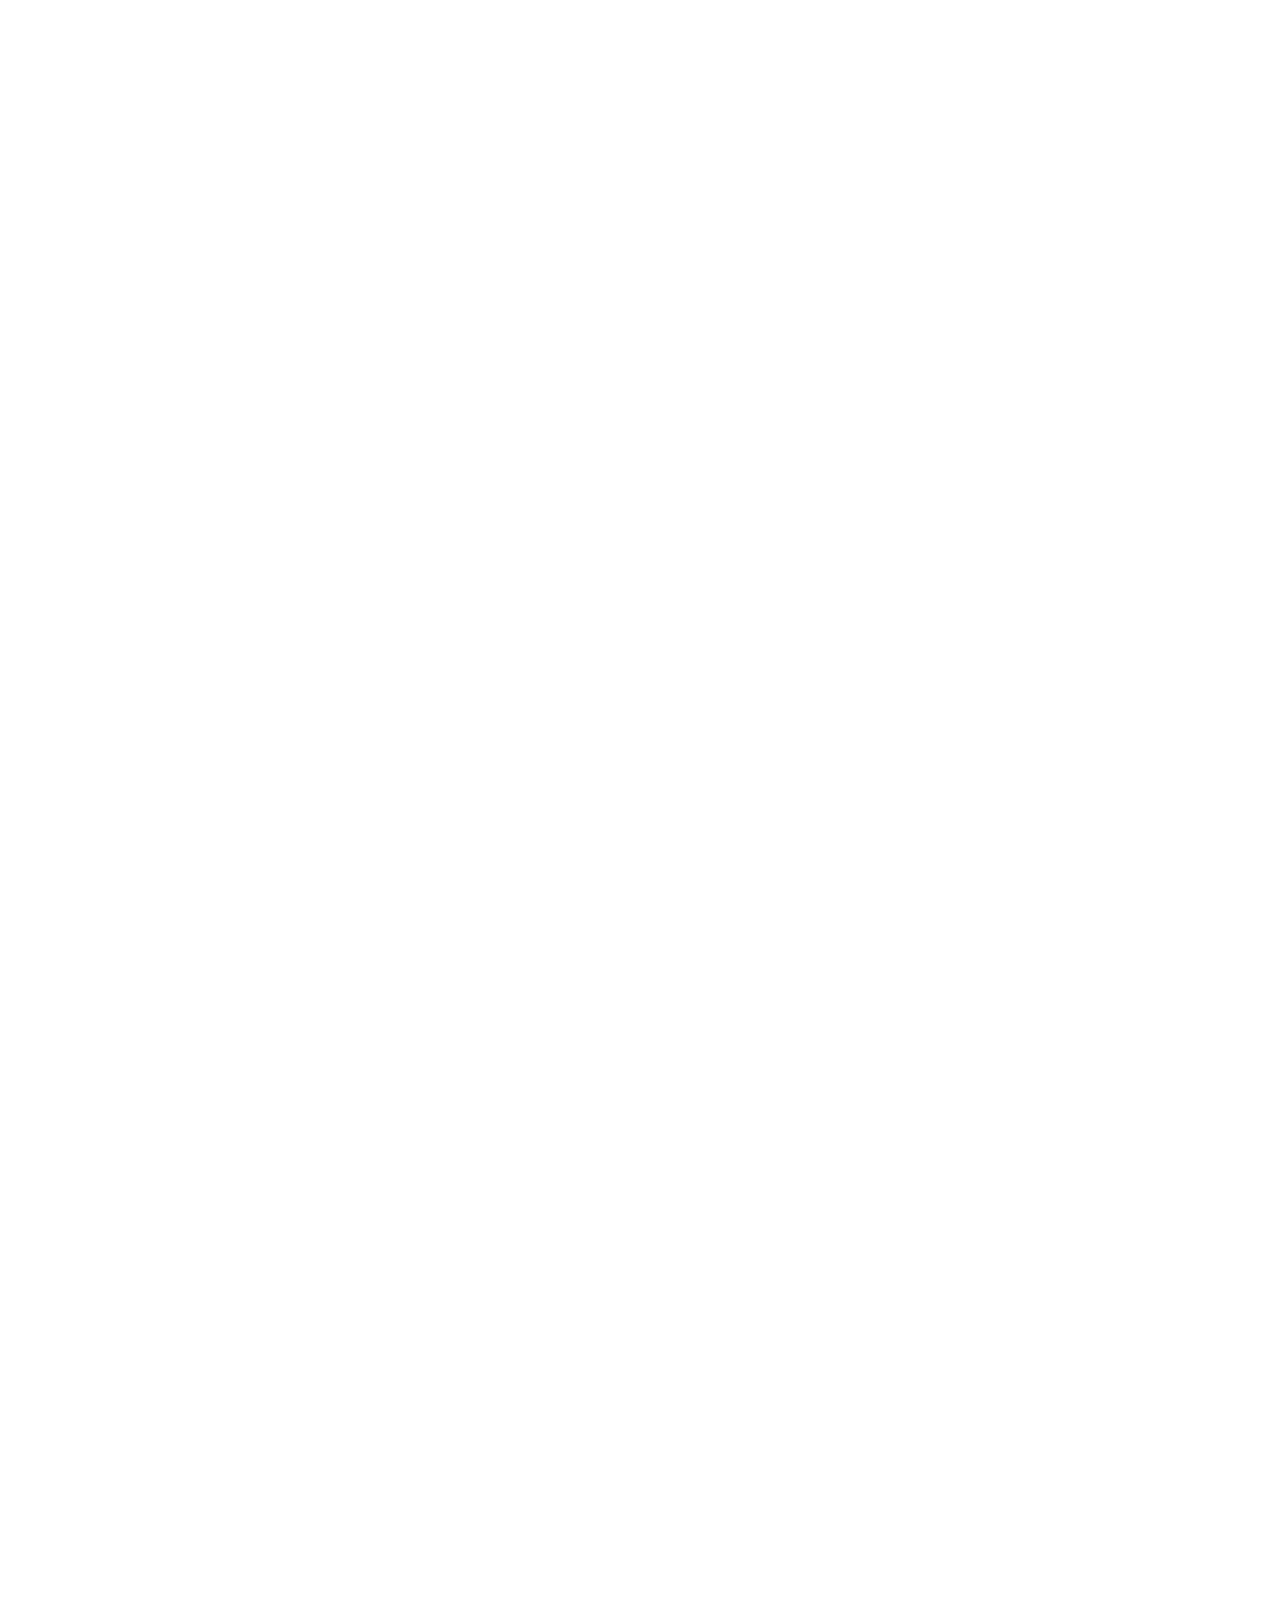
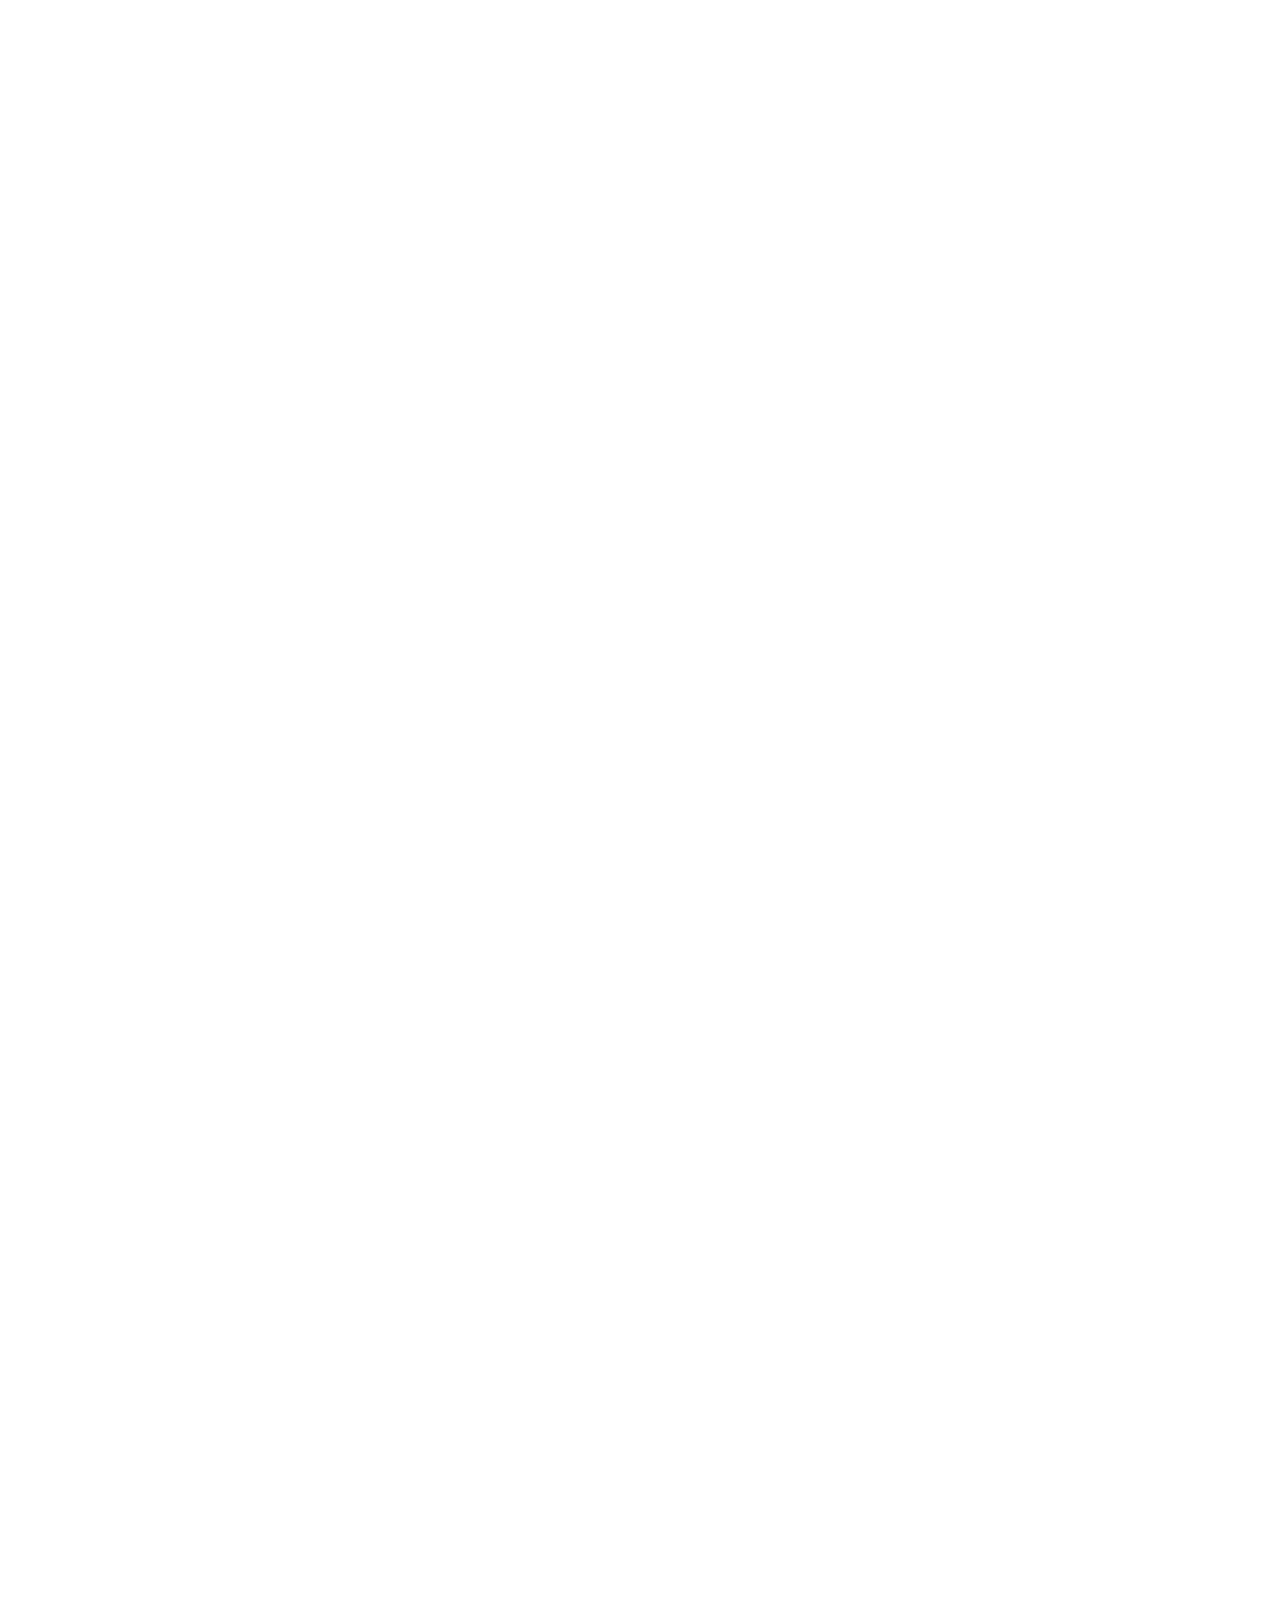
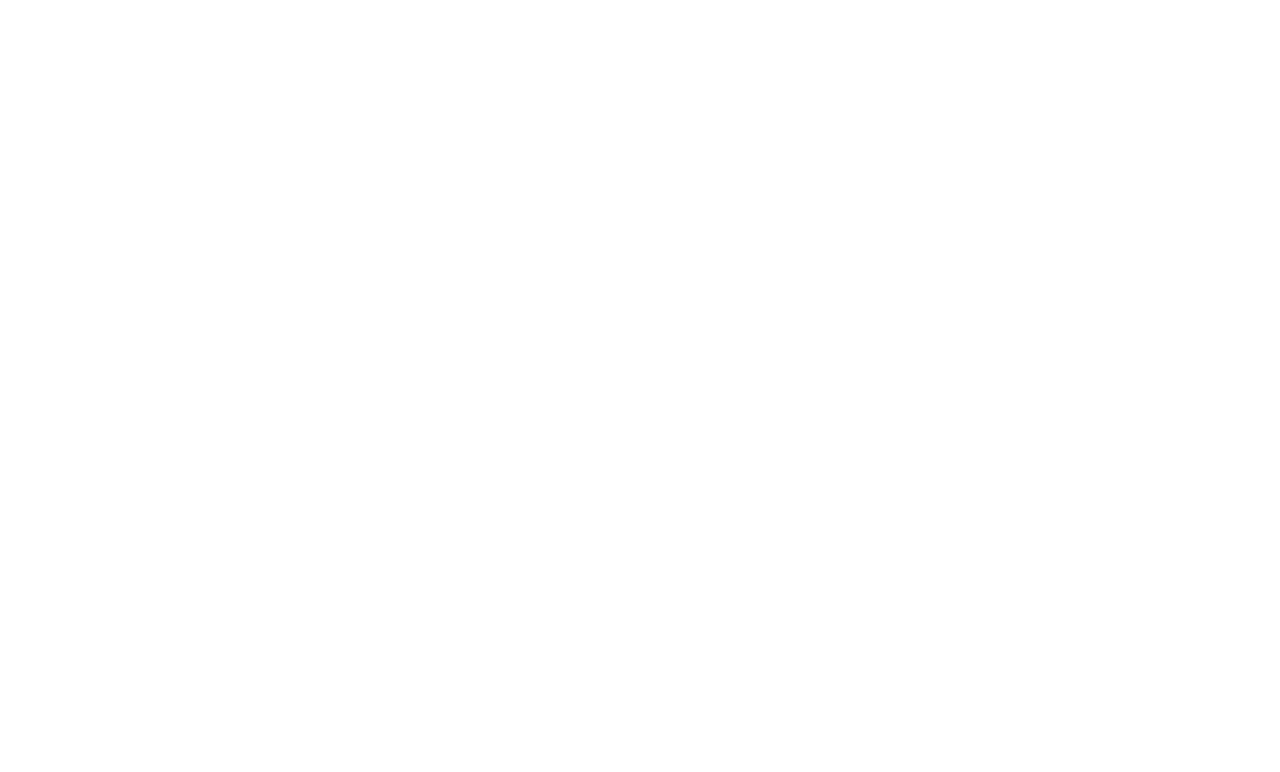
==== commit b832d55d: "Add files via upload" ====
--- a/index.html
+++ b/index.html
@@ -18,9 +18,9 @@
         </div>
           
         <div id="Menu">
-            <h2><a href="#1">advanced orders</a></h2>
-            <h2><a href="#2">same day orders</a></h2>
-            <h2><a href="#3">about</a></h2>
+            <h2><a href="orders.html">advanced orders</a></h2>
+            <h2><a href="https://order.toasttab.com/online/baked-wired-1052-thomas-jefferson-street-nw">same day orders</a></h2>
+            <h2><a href="about.html">about</a></h2>
         </div>
         <h1><a href="index.html" class="header-logoname">Baked & Wired</a></h1>
         <img src="images/noun-basket-3267039.png" alt="shopping basket icon" class="basket">
--- a/css/style.css
+++ b/css/style.css
@@ -331,12 +331,15 @@
 }
 footer{
     font-family: "gosha-sans";
-    margin-top: 80px;
+    margin-top: 40px;
     background-color: #fff3f9;
     background-image: url("../images/bw_cakecups_variety-1024x1024.png");
     z-index: -1;
-    padding-top: 80px;
-    padding-bottom: 60px;
+    padding-top: 40px;
+    padding-bottom: 20px;
+    h1{
+        font-size: 22px;
+    }
 
 }
 .footer-second-line{
@@ -348,15 +351,7 @@
     
 
 }
-.paragraph-regular{
-    font-family: "gosha-sans";
-    padding: 0px;
-    margin-left:0px;;
-    margin-right: 0px;
-    margin-bottom: 0px;
-    font-size: 18px;
-    
-}
+
 .footer-last-line{
     display:flex;
     gap: 10px;
@@ -383,7 +378,7 @@
     margin-left:5px;;
     margin-right: 5px;
     margin-bottom: 5px;
-    font-size: 22px;
+    font-size: 18px;
 }
 .footer-header{
     padding-bottom: 20px;
@@ -442,6 +437,17 @@
     padding: 20px;
     height: 2000px; /* Just to make the page long enough to scroll */
 }
+.about-coverart{
+    padding-bottom: 40px;
+}
+img.georgetown-2{
+    padding: 20px 30px 10px 30px;
+}
+.h2-about{
+    padding-top: 0px;
+    font-size: 22px;
+}
+
 
 
    
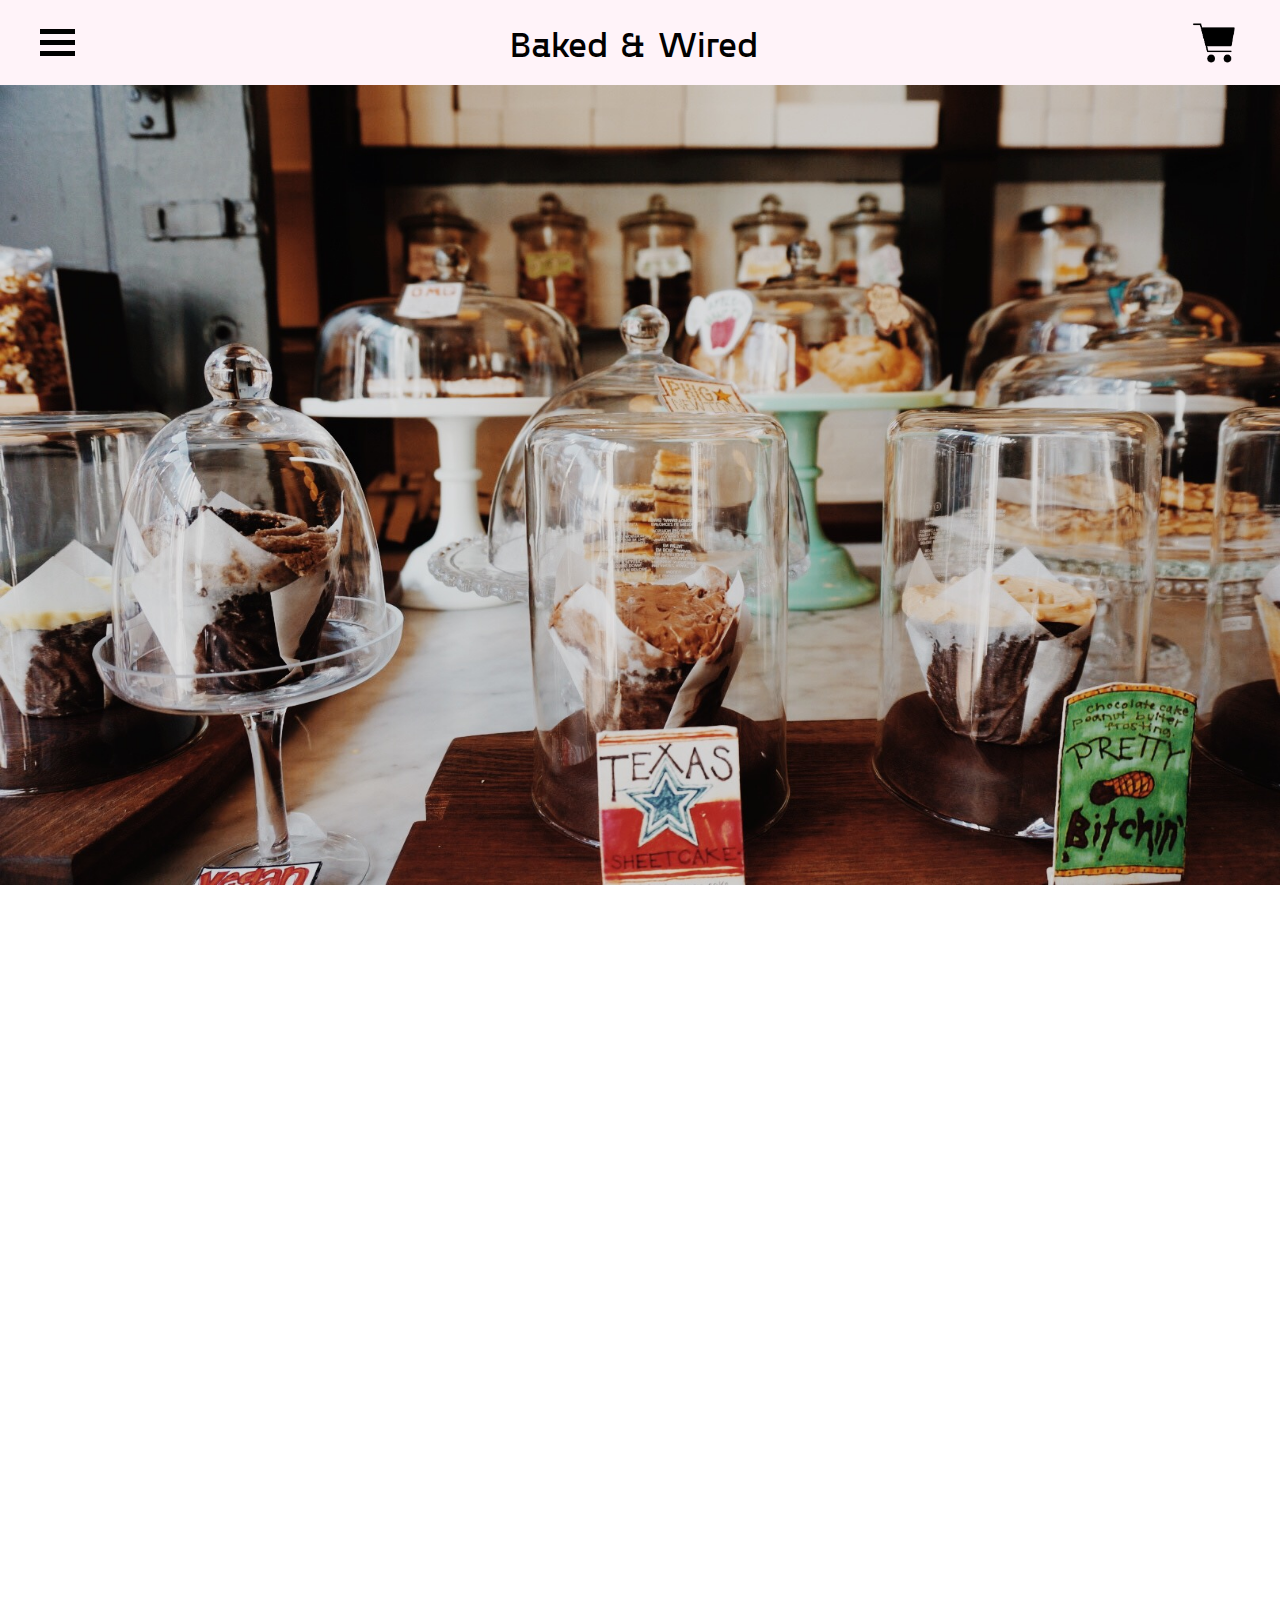
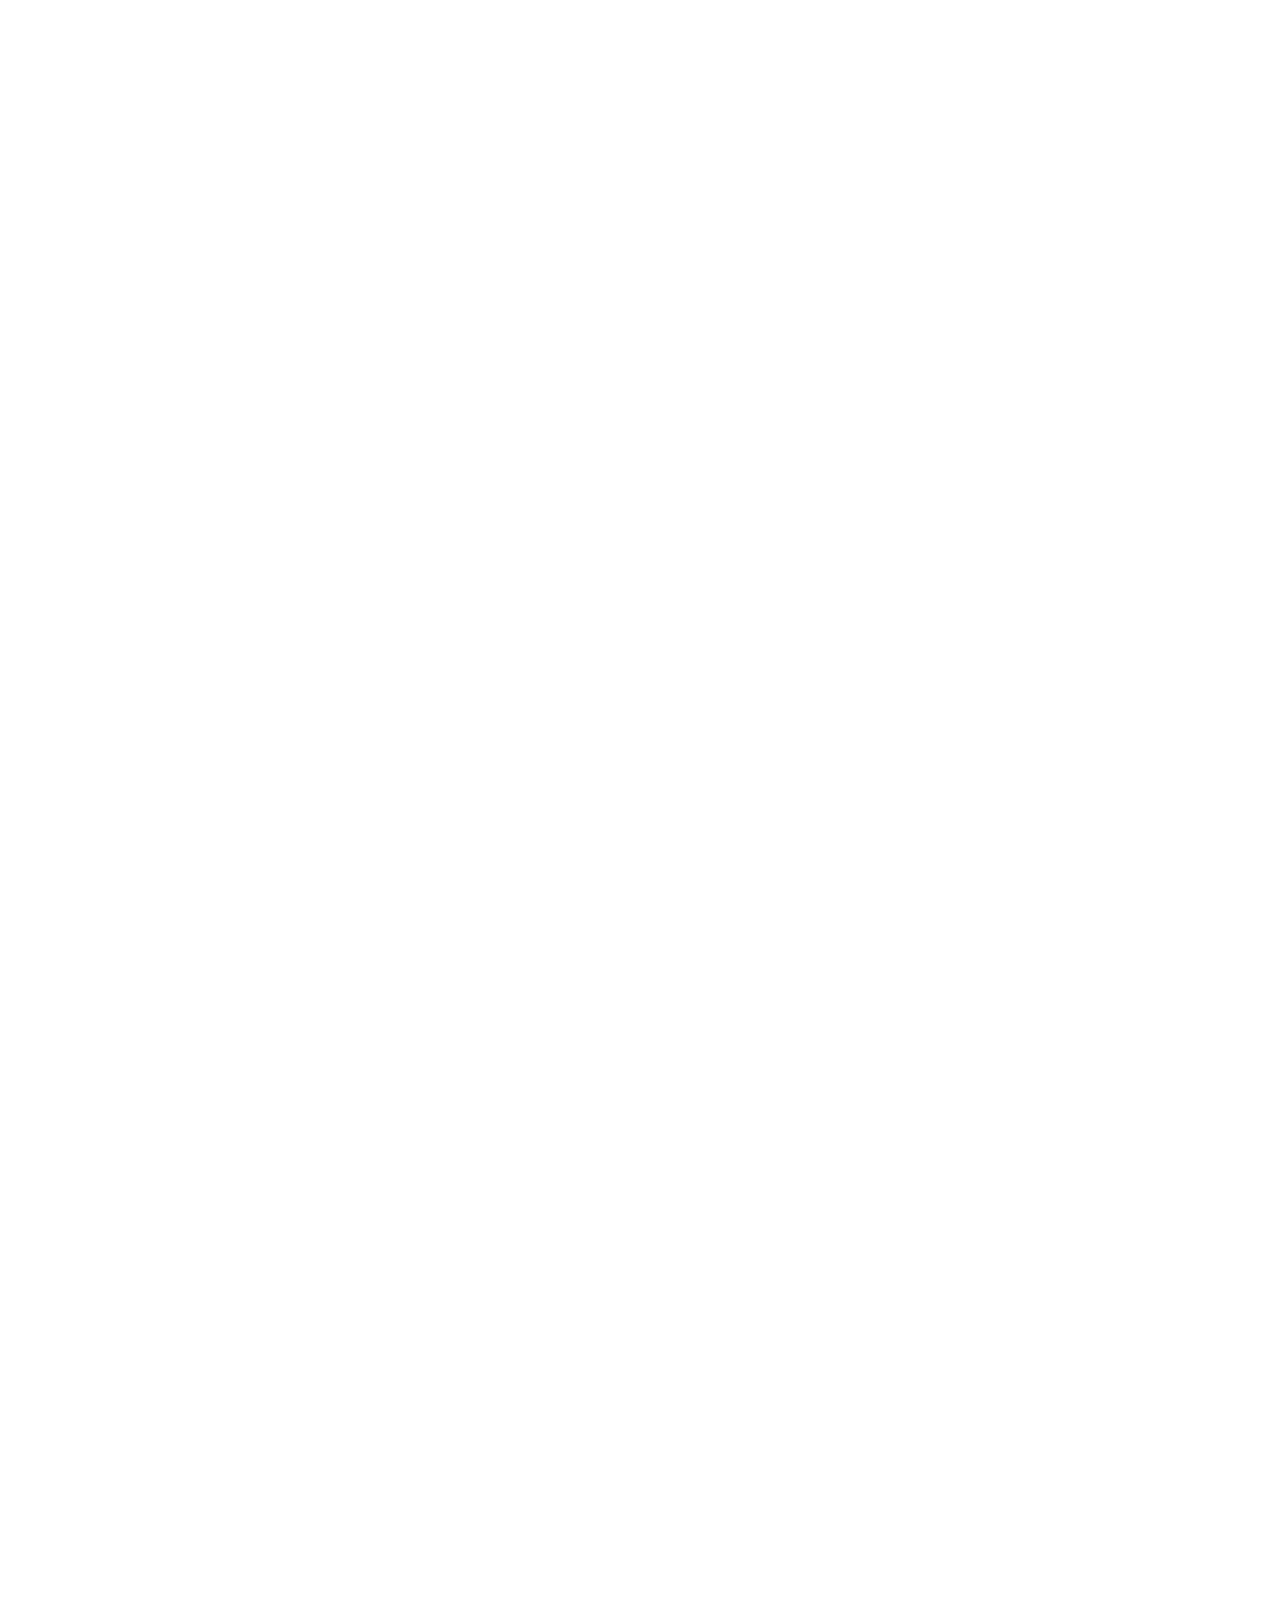
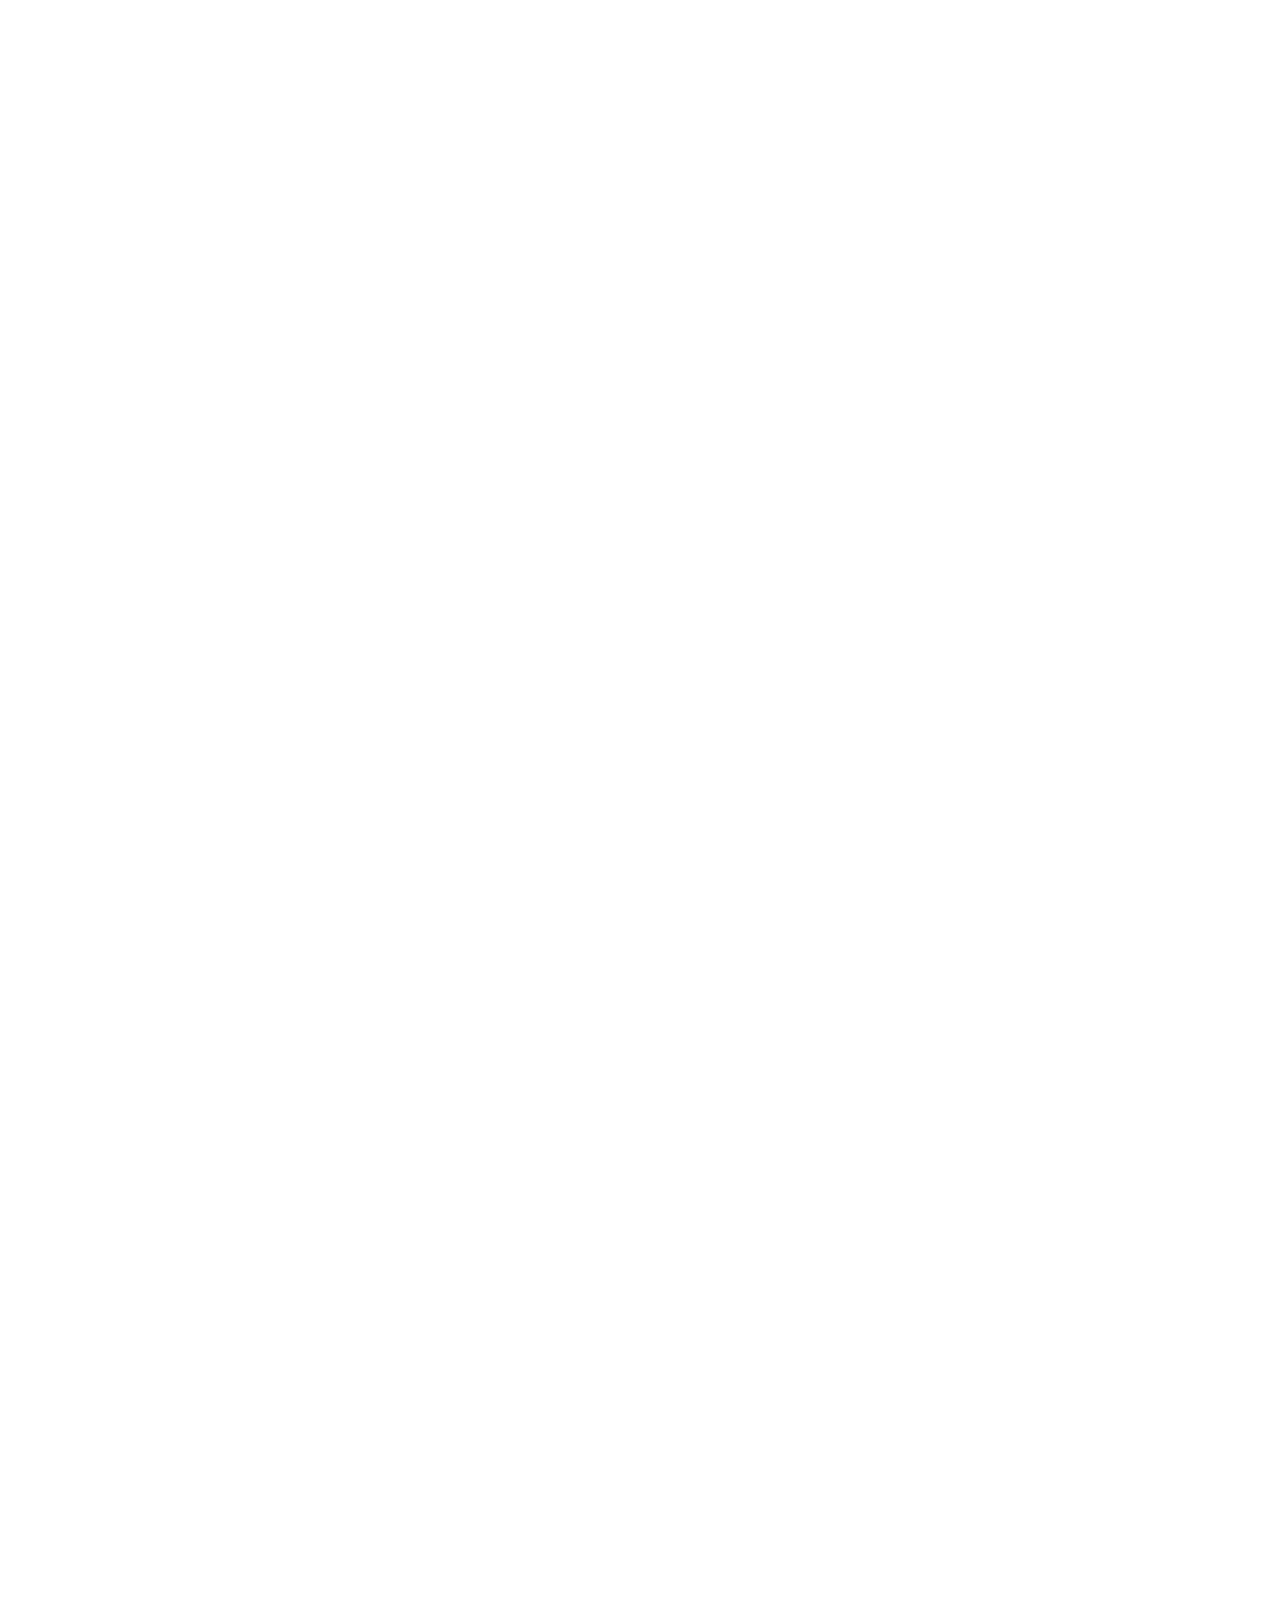
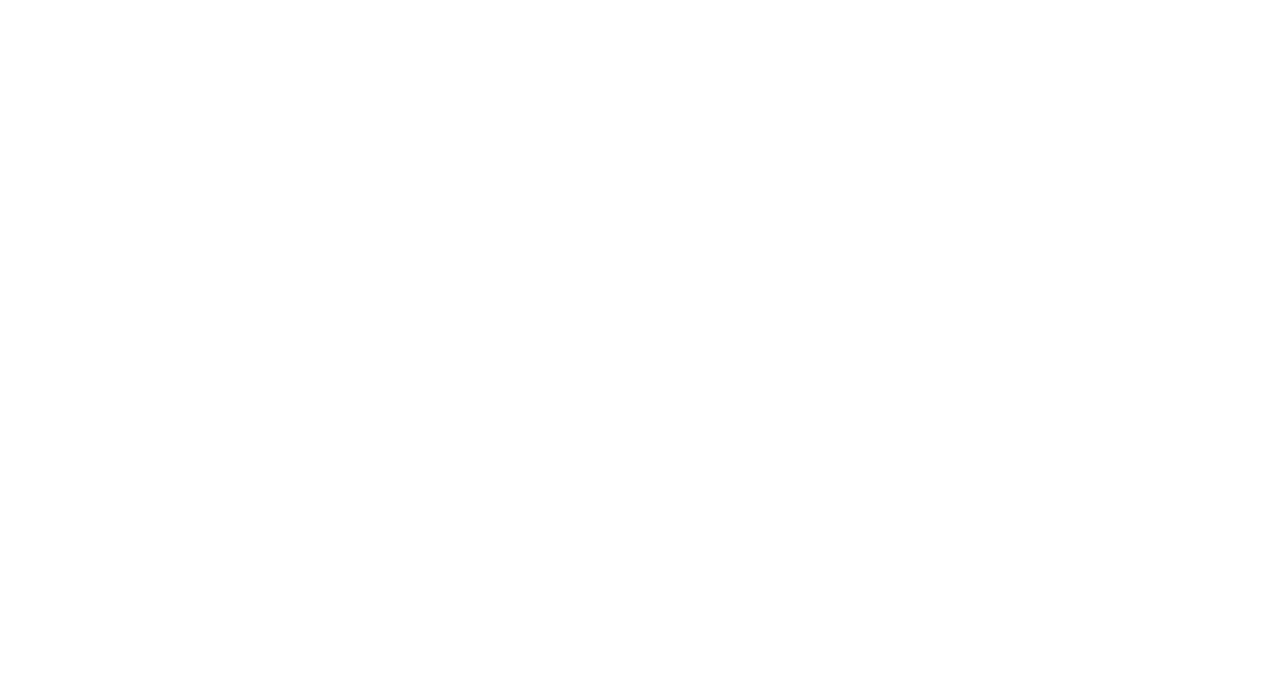
==== commit 37c3b8b0: "Add files via upload" ====
--- a/index.html
+++ b/index.html
@@ -9,7 +9,7 @@
     <title>Baked & Wired</title>
 </head>
 <body>
-    <div class="skip"><a href = "#main">Skip to Main Content</a></div>
+    <a href = "#main" class="skip">Skip to Main Content</a>
     <header>
         <div class="hamburger-container" onclick="ShowHide(this)">
             <div class="bar1"></div>
@@ -219,12 +219,15 @@
                 <p class="paragraph-regular">Fri - Sat: 8am - 8pm</p>
                 <p class="paragraph-regular">Sun: 8am - 4pm</p>
             </div>
-            <p class="footer-second-line">© Copyrights <span id="year"></span> Baked & Wired. All Rights Reserved</p>
-            <div class="footer-last-line">
-                <a href="https://bakedandwired.com/privacy-policy/">Privacy Policy</a>
-                <p class="paragraph-regular">&</p>
-                <a href="https://bakedandwired.com/terms-and-conditions/">Terms of Use</a>
-            </div>
+            <div>
+                <p class="footer-second-line">© Copyrights <span id="year"></span> Baked & Wired. All Rights Reserved</p>
+                <div class="footer-last-line">
+                    <a href="https://bakedandwired.com/privacy-policy/">Privacy Policy</a>
+                    <p class="paragraph-regular">&</p>
+                    <a href="https://bakedandwired.com/terms-and-conditions/">Terms of Use</a>
+                </div>
+            </div>
+    
             
     
         </footer>
--- a/css/style.css
+++ b/css/style.css
@@ -2,6 +2,7 @@
         font-family: "gosha-sans";
         src:url(../fonts/GoshaSansRegular.otf);
 }
+
 h1{
     font-family: "gosha-sans";
     font-size: 25px;
@@ -12,12 +13,28 @@
     padding: 0;
     height: 100%; /* Ensures the document takes full height */
     overflow-x: hidden; /* Prevent horizontal scrolling */
+    margin-top:25px;
 }
 
 /* Add padding to content to account for the header height */
 .content {
     padding-top: 100px; /* Adjust this to match or slightly exceed the header's height */
     height: 2000px; /* This is for demonstration purposes, so your page will scroll */
+}
+a.skip{
+    background: white;
+    left: 0;
+    padding: 6px;
+    position: absolute;
+    top: -40px;
+    -webkit-transition: top 1s ease-out;
+    transition: top 1s ease-out;
+    z-index: 2000;
+}
+a.skip:focus{
+    top:20px;
+    color: black;
+    text-decoration-style: solid;
 }
 
 header {
@@ -104,6 +121,35 @@
     text-decoration: none;
     color: #ffffff;
 }
+/* Navbar (for desktop) */
+.navbar {
+    display: flex;
+    align-items: center;
+}
+
+.navbar ul {
+    display: flex;
+    margin: 0;
+    padding: 0;
+    list-style: none;
+}
+
+.navbar ul li {
+    margin: 0 20px;
+}
+
+.navbar ul li a {
+    text-decoration: none;
+    color: #000;
+    font-size: 16px;
+    padding: 8px 12px;
+}
+
+.navbar ul li a:hover {
+    background-color: #575757;
+    color: white;
+}
+
 
 h2{
     font-family: "gosha-sans";
@@ -221,7 +267,7 @@
   }
 }
 
-Next & previous buttons
+/* Next & previous buttons */
 .prev, .next {
   cursor: pointer; 
   /* position: sticky; */
@@ -392,7 +438,8 @@
 .cupcake-container{
     display: flex;
     border-top-left-radius: 10%;
-    border-bottom-left-radius: 10%; 
+    border-bottom-left-radius: 10%;
+    background-color: #fff9f9;
     margin: 30px;
     box-shadow: 0 4px 8px 0 rgba(0, 0, 0, 0.2), 0 6px 20px 0 rgba(0, 0, 0, 0.19);
     min-height: 100%;
@@ -421,6 +468,7 @@
         border-bottom-left-radius: 10%;
         border-top-right-radius: 10%;
         border-bottom-right-radius: 10%;
+        max-width: 100%;
 
     } 
 }
@@ -443,11 +491,366 @@
 img.georgetown-2{
     padding: 20px 30px 10px 30px;
 }
+img.georgetown-3{
+    padding: 20px 30px 10px 30px;
+}
 .h2-about{
     padding-top: 0px;
     font-size: 22px;
 }
 
+@media screen and (min-width: 1200px){
+        /* @font-face {
+            font-family: "gosha-sans";
+            src:url(../fonts/GoshaSansRegular.otf);
+    } */
+
+    html, body {
+        margin: 0;
+        padding: 0;
+        height: 100%; /* Ensures the document takes full height */
+        overflow-x: hidden; /* Prevent horizontal scrolling */
+    }
+    
+    h1{
+        font-family: "gosha-sans";
+        font-size: 36px;
+        text-align: center;
+    }
+    a.skip{
+        background: white;
+        left: 0;
+        padding: 6px;
+        position: absolute;
+        top: -40px;
+        -webkit-transition: top 1s ease-out;
+        transition: top 1s ease-out;
+        z-index: 2000;
+    }
+    a.skip:focus{
+        top:20px;
+        color: black;
+        text-decoration-style: solid;
+    }
+    header {
+        padding-left: 40px;
+        padding-right: 40px;
+        background-color: #fff3f9;
+        height: 85px;
+        display: flex;
+        align-items: center;
+        justify-content: space-between;
+        gap:20px;
+        position: static;
+    }
+    a.header-logoname{
+        text-decoration: none;
+        color: #000000;
+        align-content:end;
+       
+    }
+    .basket{
+        height: 50%; 
+        max-width: 100%;
+        
+    }
+    h2{
+        font-family: "gosha-sans";
+        font-size: 30px;
+        padding-top: 40px;
+        margin: 0px 50px 0px 50px;
+        text-align: center;
+    }
+    h3{
+        font-family: "gosha-sans";
+        font-size: 26px;
+        
+        padding-left: 25px;
+        padding-right: 25px;
+        padding-top: 10px;
+        padding-bottom:10px;
+        /* margin: 0px 50px 0px 50px; */
+    
+    }
+    p{
+        padding: 20px 120px 20px 120px;
+        margin-left: 60px;
+        margin-right: 60px;
+        margin-bottom: 20px;
+        font-size: 22px;
+        text-align: center;
+    }
+    .header-image{
+        width: 100%;                 /* Makes the container span the full width of the screen */
+        height: 800px;  
+        background-size: cover;      /* Ensures the image covers the entire container */
+        background-position: center; /* Centers the image within the container */
+        background-repeat: no-repeat; /* Prevents the image from repeating */ 
+        
+
+    }
+    img.georgetown{
+        padding: 10px 180px 10px 180px;
+        /* background-position: center; */
+        height: 850px;
+
+    }
+    div.text{
+        font-size: 20px;
+    }
+    .button-1{
+        a{
+            color: black;
+            text-decoration: none;
+        }
+    
+        background-color: rgb(0, 0, 0);
+        border: solid 1px;
+        color: rgb(255, 255, 255);
+        padding: 15px 15px 15px 15px;
+        /* padding: 5px 60px; */
+        text-align: center;
+        text-decoration: none;
+        display: block;
+        font-size: 22px;
+        font-family: "gosha-sans";
+        margin: 5px 5px;
+        cursor: pointer;
+        
+    
+    }
+    .button-2{
+        a{
+            color: black;
+            text-decoration: none;
+        }
+    
+        background-color: rgb(0, 0, 0);
+        border: solid 1px;
+        color: rgb(255, 255, 255);
+        padding: 15px 15px 15px 15px;
+        /* padding: 5px 60px; */
+        text-align: center;
+        text-decoration: none;
+        display: block;
+        font-size: 22px;
+        font-family: "gosha-sans";
+        margin: 20px 90px 20px 90px;
+        cursor: pointer;
+        
+    }
+    .button-3{
+        a{
+            color: black;
+            text-decoration: none;
+        }
+    
+        background-color: rgb(0, 0, 0);
+        border: solid 1px;
+        color: rgb(255, 255, 255);
+        padding: 15px 15px 15px 15px;
+        /* padding: 5px 60px; */
+        text-align: center;
+        text-decoration: none;
+        display: block;
+        font-size: 22px;
+        font-family: "gosha-sans";
+        margin: 20px 90px 20px 90px;
+        cursor: pointer;
+        
+    }
+    div.button{
+        display:flex;
+        justify-content: center;
+        margin: 0px 40px 0px 40px;
+        gap: 10px;
+        padding-bottom: 30px;
+    
+    }
+    * {box-sizing:border-box}
+    /* Slideshow container */
+    .slideshow-container {
+        max-width: 680px;
+        margin: auto;
+        /* overflow: hidden; */
+        position: relative;
+        img{
+        padding:0px 60px 10px 60px;
+    
+        }
+    }
+    
+    Next & previous buttons
+    .prev, .next {
+        cursor: pointer; 
+        /* position: sticky; */
+        top: 50%;
+        width: auto;
+        padding: 16px;
+        color: rgb(0, 0, 0);
+        font-weight: bold;
+        font-size: 18px;
+        transition: 0.6s ease;
+        border-radius: 0 3px 3px 0;
+        user-select: none;
+        display: inline-block;
+        z-index: 1;
+    }  
+    .slideshow-arrows {
+        position: absolute;
+        top: 50%; 
+        left: 0;
+        right: 0;
+        display: flex;
+        justify-content: center; /* Center horizontally */
+        align-items: center;
+        gap: 660px; /* Space between buttons */
+        transform: translateY(-180%); 
+    }
+    .img{
+        max-width:50%;
+    }
+    section.reviews{
+        display:flex;
+        margin-right: 0px 40px 0px 40px;
+        padding: 90px 0px 90px 0px;
+        /* align-items: center;
+        justify-content: center; */
+        img{
+            max-width: 53%;
+        }
+
+    }
+    .reviews-container{
+        background-color: #fff9f9;
+        padding-bottom: 125px;
+        padding-top: 125px;
+        padding-left: 20px;
+        padding-right: 20px;
+        max-width: 70%;
+        h3{
+            text-align: center;
+            padding-top:20px;
+            padding-bottom:10px;
+        }
+        div{
+            padding: 10px;
+        }
+        h3{
+            font-size: 29px;
+            padding-bottom: 80px;
+        }
+    }
+    div.review-text *{
+
+        padding: 10px;
+        margin: 0px 30px 0px 30px;
+        font-size: 24px;
+    
+    }
+    img.georgetown-storefront{
+        background-size: cover; 
+        width: 100%;                 /* Makes the container span the full width of the screen */
+        height: 900px;
+        padding: 10px 180px 10px 180px;
+        
+    }
+    footer{
+        display: flex;
+        flex-direction: row;
+        justify-content: space-evenly;
+        align-items: center;
+        margin-top: 100px;
+
+        p.footer-second-line{
+            margin:0px;
+            padding:0px;
+        }
+        h1.footer-header{
+            font-size: 32px;
+            padding-right: 50px;
+        }
+        p.paragraph-regular{
+            font-size: 22px;
+            margin-right: 20px;
+        }
+        p.footer-second-line{
+            font-size: 16px;
+            .paragraph-regular{
+                font-size: 17px;
+            }
+        }
+        .footer-last-line{
+            font-size: 17px;
+        }
+    }
+    .header-image2 {
+        width: 100%;                 /* Make the container span the full width of the screen */
+        height: 750px;               /* Set the height for the image container */
+        background-size: cover;      /* Ensures the image covers the entire container while maintaining its aspect ratio */
+        background-position: center; /* Centers the image within the container */
+        background-repeat: no-repeat;/* Prevents the image from repeating */
+        position: relative;          /* Positions the image relative to its container */
+        top: -200px;                 /* Moves the image upwards by 100px */
+        z-index: -1;
+        top: 0;                      /* Remove or set to 0 if you want it flush with the container */
+        margin-bottom: 0;   
+    }
+    div.cupcake-box{
+        display: flex;
+        margin: 0px 15px 0px 15px;
+        .cupcake-rectangle-text{
+            max-width: 400px;
+        }
+    }
+    .cupcake-container{
+        img{
+            max-width: 160px;
+            max-height: 220px;
+        }
+    }
+    .about-coverart{
+        width: 100%;                 /* Make the container span the full width of the screen */
+        height: 750px; 
+        background-size: cover;      /* Ensures the image covers the entire container while maintaining its aspect ratio */
+        background-position: center; /* Centers the image within the container */
+        background-repeat: no-repeat;/* Prevents the image from repeating */
+        padding-bottom: 40px;
+    }
+    img.georgetown-2{
+        
+        padding: 40px 400px 10px 400px;
+    }
+    .about-container{
+        display: flex;
+        /* align-items: flex-end; */
+        
+
+        h1{
+            padding-bottom: 40px;
+        }
+        p{
+            margin-top: 20px;
+            padding: 20px;
+        }
+       
+    }
+
+
+
+
+
+
+
+
+
+
+
+
+
+
+}
+
 
 
    
